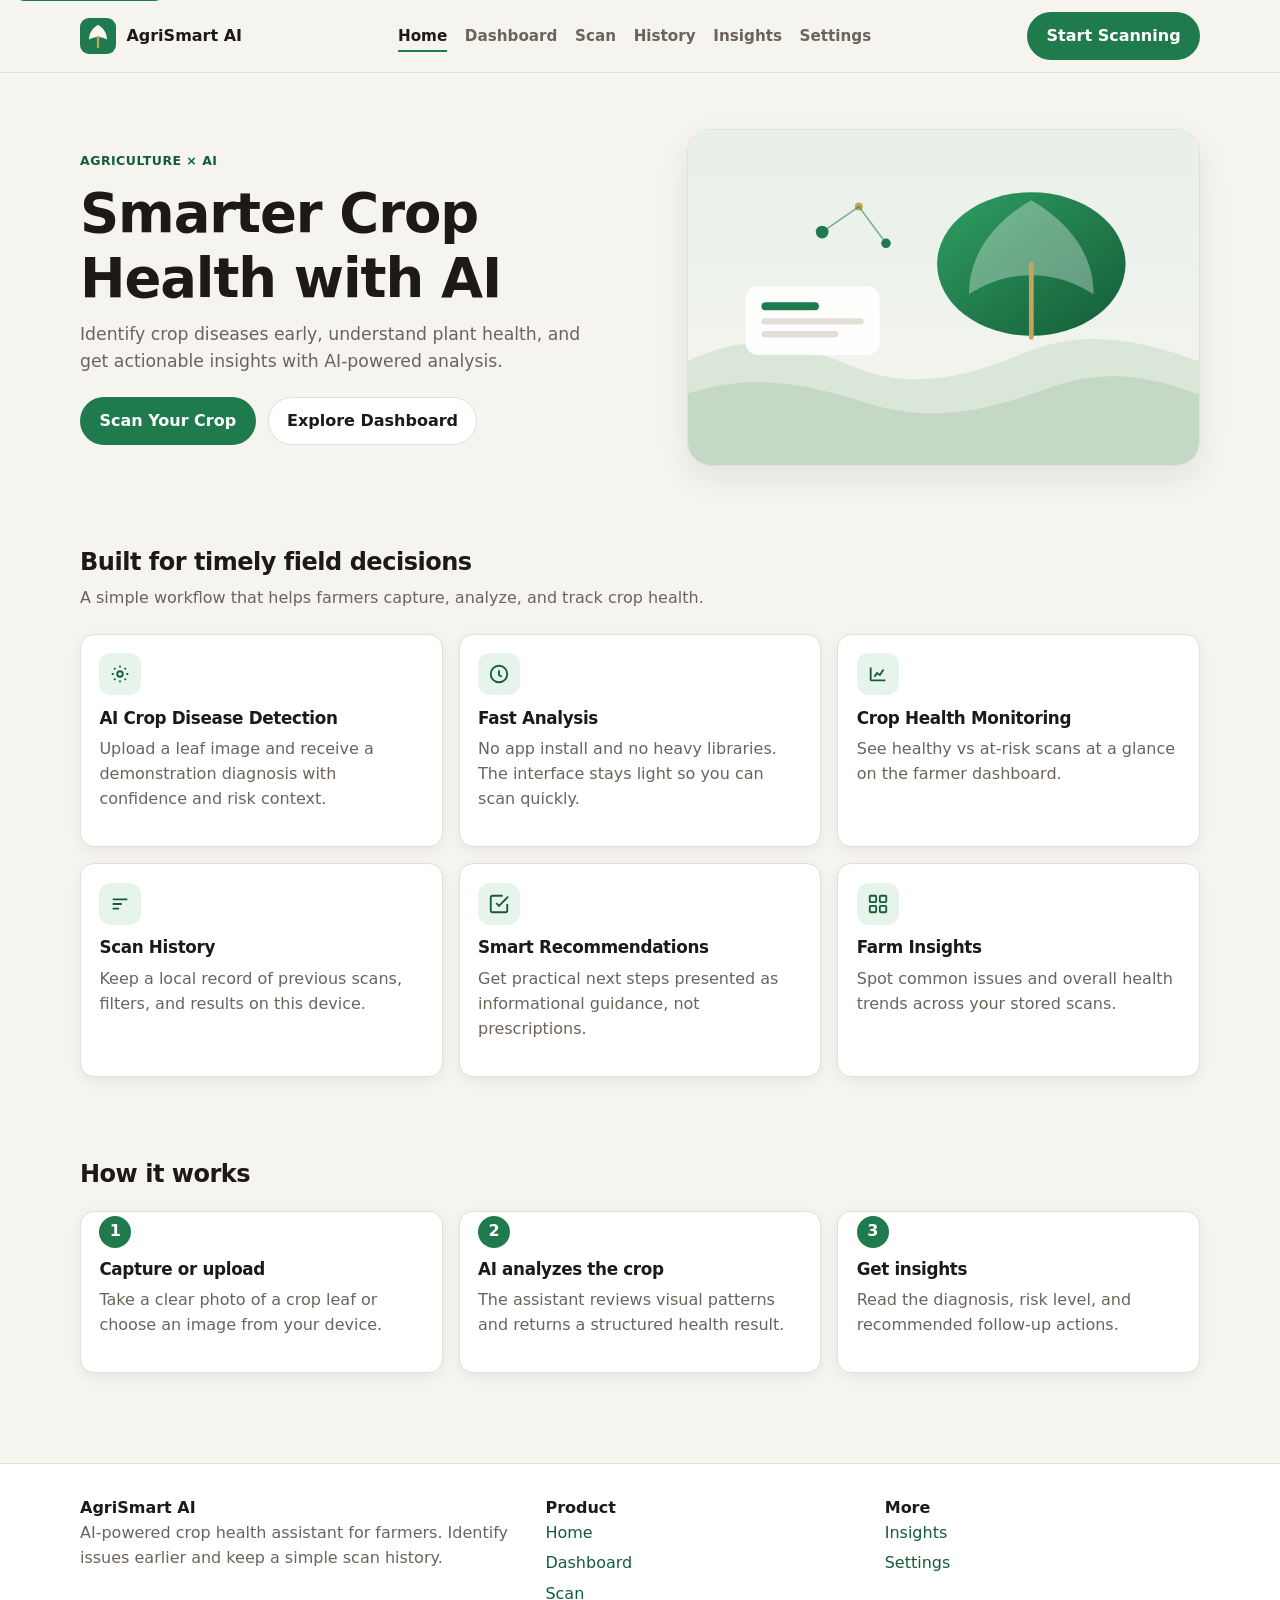
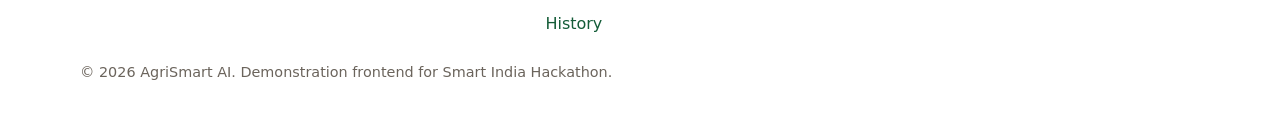
==== frontend/index.html @ ee868dbb "Basic Frontend" ====
<!DOCTYPE html>
<html lang="en">
<head>
  <meta charset="UTF-8">
  <meta name="viewport" content="width=device-width, initial-scale=1">
  <title>AgriSmart AI — Smarter Crop Health</title>
  <meta name="description" content="Identify crop diseases early and get actionable plant health insights with AgriSmart AI.">
  <link rel="icon" href="assets/icons/favicon.svg" type="image/svg+xml">
  <link rel="stylesheet" href="css/style.css">
  <link rel="stylesheet" href="css/responsive.css">
</head>
<body>
  <div id="site-header"></div>
  <main id="main">
    <section class="hero">
      <div class="container hero-grid">
        <div>
          <p class="eyebrow">Agriculture × AI</p>
          <h1>Smarter Crop Health with AI</h1>
          <p class="lead">Identify crop diseases early, understand plant health, and get actionable insights with AI-powered analysis.</p>
          <div class="hero-actions">
            <a class="btn btn-primary" href="scan.html">Scan Your Crop</a>
            <a class="btn btn-secondary" href="dashboard.html">Explore Dashboard</a>
          </div>
        </div>
        <div class="hero-visual">
          <img src="assets/images/hero-field.svg" alt="Stylized crop field with an AI health overlay" width="640" height="420">
        </div>
      </div>
    </section>

    <section class="section">
      <div class="container">
        <div class="section-head">
          <h2>Built for timely field decisions</h2>
          <p class="muted">A simple workflow that helps farmers capture, analyze, and track crop health.</p>
        </div>
        <div class="grid-3">
          <article class="card">
            <div class="icon-wrap" aria-hidden="true">
              <svg width="22" height="22" viewBox="0 0 24 24" fill="none" stroke="currentColor" stroke-width="2"><circle cx="12" cy="12" r="3"/><path d="M12 3v2M12 19v2M3 12h2M19 12h2M5.6 5.6l1.4 1.4M17 17l1.4 1.4M18.4 5.6 17 7M7 17l-1.4 1.4"/></svg>
            </div>
            <h3>AI Crop Disease Detection</h3>
            <p class="muted">Upload a leaf image and receive a demonstration diagnosis with confidence and risk context.</p>
          </article>
          <article class="card">
            <div class="icon-wrap" aria-hidden="true">
              <svg width="22" height="22" viewBox="0 0 24 24" fill="none" stroke="currentColor" stroke-width="2"><path d="M12 8v5l3 2"/><circle cx="12" cy="12" r="9"/></svg>
            </div>
            <h3>Fast Analysis</h3>
            <p class="muted">No app install and no heavy libraries. The interface stays light so you can scan quickly.</p>
          </article>
          <article class="card">
            <div class="icon-wrap" aria-hidden="true">
              <svg width="22" height="22" viewBox="0 0 24 24" fill="none" stroke="currentColor" stroke-width="2"><path d="M4 19V5M4 19h16M8 15l3-4 3 2 4-6"/></svg>
            </div>
            <h3>Crop Health Monitoring</h3>
            <p class="muted">See healthy vs at-risk scans at a glance on the farmer dashboard.</p>
          </article>
          <article class="card">
            <div class="icon-wrap" aria-hidden="true">
              <svg width="22" height="22" viewBox="0 0 24 24" fill="none" stroke="currentColor" stroke-width="2"><path d="M4 7h16M4 12h10M4 17h7"/></svg>
            </div>
            <h3>Scan History</h3>
            <p class="muted">Keep a local record of previous scans, filters, and results on this device.</p>
          </article>
          <article class="card">
            <div class="icon-wrap" aria-hidden="true">
              <svg width="22" height="22" viewBox="0 0 24 24" fill="none" stroke="currentColor" stroke-width="2"><path d="M9 11l3 3L22 4"/><path d="M21 12v7a2 2 0 0 1-2 2H5a2 2 0 0 1-2-2V5a2 2 0 0 1 2-2h11"/></svg>
            </div>
            <h3>Smart Recommendations</h3>
            <p class="muted">Get practical next steps presented as informational guidance, not prescriptions.</p>
          </article>
          <article class="card">
            <div class="icon-wrap" aria-hidden="true">
              <svg width="22" height="22" viewBox="0 0 24 24" fill="none" stroke="currentColor" stroke-width="2"><rect x="3" y="3" width="7" height="7" rx="1"/><rect x="14" y="3" width="7" height="7" rx="1"/><rect x="3" y="14" width="7" height="7" rx="1"/><rect x="14" y="14" width="7" height="7" rx="1"/></svg>
            </div>
            <h3>Farm Insights</h3>
            <p class="muted">Spot common issues and overall health trends across your stored scans.</p>
          </article>
        </div>
      </div>
    </section>

    <section class="section">
      <div class="container">
        <div class="section-head">
          <h2>How it works</h2>
        </div>
        <div class="steps">
          <article class="card step">
            <h3>Capture or upload</h3>
            <p class="muted">Take a clear photo of a crop leaf or choose an image from your device.</p>
          </article>
          <article class="card step">
            <h3>AI analyzes the crop</h3>
            <p class="muted">The assistant reviews visual patterns and returns a structured health result.</p>
          </article>
          <article class="card step">
            <h3>Get insights</h3>
            <p class="muted">Read the diagnosis, risk level, and recommended follow-up actions.</p>
          </article>
        </div>
      </div>
    </section>
  </main>
  <div id="site-footer"></div>
  <script src="js/mock-api.js" defer></script>
  <script src="js/app.js" defer></script>
</body>
</html>
---- frontend/css/style.css ----
:root {
  --primary: #1f7a4d;
  --primary-dark: #145c38;
  --primary-soft: #e7f4ec;
  --accent: #c4a35a;
  --background: #f6f4ef;
  --surface: #ffffff;
  --surface-alt: #f3f0ea;
  --text: #1c1917;
  --muted: #6b645c;
  --border: #e4dfd6;
  --success: #1f7a4d;
  --warning: #c47a1f;
  --danger: #b42318;
  --info: #2b5c8a;
  --shadow: 0 12px 32px rgba(28, 25, 23, 0.08);
  --shadow-sm: 0 4px 14px rgba(28, 25, 23, 0.06);
  --radius-sm: 8px;
  --radius-md: 14px;
  --radius-lg: 24px;
  --nav-h: 72px;
  --max: 1120px;
  --font: "Segoe UI", system-ui, -apple-system, "Helvetica Neue", sans-serif;
  --focus: 0 0 0 3px rgba(31, 122, 77, 0.35);
}

[data-theme="dark"] {
  --primary: #3d9b66;
  --primary-dark: #2f7a50;
  --primary-soft: #1a2a20;
  --accent: #d4b56a;
  --background: #121410;
  --surface: #1c1f1a;
  --surface-alt: #232821;
  --text: #f3f0ea;
  --muted: #b4ada3;
  --border: #32372f;
  --shadow: 0 12px 32px rgba(0, 0, 0, 0.35);
  --shadow-sm: 0 4px 14px rgba(0, 0, 0, 0.25);
  --focus: 0 0 0 3px rgba(61, 155, 102, 0.45);
}

*,
*::before,
*::after {
  box-sizing: border-box;
}

html {
  scroll-behavior: smooth;
}

body {
  margin: 0;
  font-family: var(--font);
  color: var(--text);
  background: var(--background);
  line-height: 1.55;
  min-height: 100vh;
}

img {
  max-width: 100%;
  height: auto;
  display: block;
}

a {
  color: var(--primary-dark);
  text-decoration: none;
}

[data-theme="dark"] a {
  color: var(--primary);
}

a:hover {
  text-decoration: underline;
}

button,
input,
select,
textarea {
  font: inherit;
}

h1,
h2,
h3,
h4 {
  line-height: 1.2;
  margin: 0 0 0.6rem;
  letter-spacing: -0.02em;
}

p {
  margin: 0 0 1rem;
}

.skip-link {
  position: absolute;
  left: 1rem;
  top: -40px;
  background: var(--primary);
  color: #fff;
  padding: 0.5rem 0.8rem;
  border-radius: var(--radius-sm);
  z-index: 100;
}

.skip-link:focus {
  top: 0.6rem;
}

.container {
  width: min(var(--max), calc(100% - 2rem));
  margin-inline: auto;
}

.site-header {
  position: sticky;
  top: 0;
  z-index: 50;
  background: var(--background);
  border-bottom: 1px solid var(--border);
}

.nav {
  display: flex;
  align-items: center;
  justify-content: space-between;
  min-height: var(--nav-h);
  gap: 1rem;
}

.brand {
  display: flex;
  align-items: center;
  gap: 0.65rem;
  color: var(--text);
  font-weight: 700;
  text-decoration: none;
}

.brand:hover {
  text-decoration: none;
}

.brand-mark {
  width: 36px;
  height: 36px;
  flex-shrink: 0;
}

.nav-links {
  display: flex;
  align-items: center;
  gap: 0.2rem 1.1rem;
  list-style: none;
  margin: 0;
  padding: 0;
}

.nav-links a {
  color: var(--muted);
  font-weight: 600;
  font-size: 0.95rem;
  text-decoration: none;
  padding: 0.35rem 0;
  border-bottom: 2px solid transparent;
}

.nav-links a:hover,
.nav-links a[aria-current="page"] {
  color: var(--text);
  border-bottom-color: var(--primary);
}

.nav-cta {
  display: flex;
  align-items: center;
  gap: 0.6rem;
}

.menu-toggle {
  display: none;
  background: var(--surface);
  border: 1px solid var(--border);
  border-radius: var(--radius-sm);
  width: 44px;
  height: 44px;
  cursor: pointer;
}

.btn {
  display: inline-flex;
  align-items: center;
  justify-content: center;
  gap: 0.45rem;
  min-height: 44px;
  padding: 0.65rem 1.15rem;
  border-radius: 999px;
  border: 1px solid transparent;
  font-weight: 650;
  cursor: pointer;
  text-decoration: none;
  transition: transform 0.15s ease, background 0.15s ease, box-shadow 0.15s ease;
}

.btn:hover {
  text-decoration: none;
  transform: translateY(-1px);
}

.btn:focus-visible,
a:focus-visible,
input:focus-visible,
select:focus-visible,
button:focus-visible,
textarea:focus-visible,
.dropzone:focus-visible {
  outline: none;
  box-shadow: var(--focus);
}

.btn:disabled {
  opacity: 0.45;
  cursor: not-allowed;
  transform: none;
}

.btn-primary {
  background: var(--primary);
  color: #fff;
}

.btn-primary:hover {
  background: var(--primary-dark);
  color: #fff;
}

.btn-secondary {
  background: var(--surface);
  color: var(--text);
  border-color: var(--border);
}

.btn-ghost {
  background: transparent;
  color: var(--text);
  border-color: var(--border);
}

.btn-danger {
  background: var(--danger);
  color: #fff;
}

.hero {
  padding: 3.5rem 0 2.5rem;
}

.hero-grid {
  display: grid;
  grid-template-columns: 1.05fr 0.95fr;
  gap: 2.5rem;
  align-items: center;
}

.eyebrow {
  color: var(--primary-dark);
  font-weight: 700;
  letter-spacing: 0.04em;
  text-transform: uppercase;
  font-size: 0.78rem;
  margin-bottom: 0.7rem;
}

[data-theme="dark"] .eyebrow {
  color: var(--accent);
}

.hero h1 {
  font-size: clamp(2rem, 4.4vw, 3.4rem);
  max-width: 14ch;
}

.lead {
  font-size: 1.08rem;
  color: var(--muted);
  max-width: 46ch;
}

.hero-actions {
  display: flex;
  flex-wrap: wrap;
  gap: 0.75rem;
  margin-top: 1.4rem;
}

.hero-visual {
  background: var(--surface);
  border: 1px solid var(--border);
  border-radius: var(--radius-lg);
  box-shadow: var(--shadow);
  overflow: hidden;
}

.section {
  padding: 2.6rem 0;
}

.section-head {
  margin-bottom: 1.4rem;
}

.grid-3,
.grid-4,
.grid-2 {
  display: grid;
  gap: 1rem;
}

.grid-2 {
  grid-template-columns: repeat(2, 1fr);
}

.grid-3 {
  grid-template-columns: repeat(3, 1fr);
}

.grid-4 {
  grid-template-columns: repeat(4, 1fr);
}

.card {
  background: var(--surface);
  border: 1px solid var(--border);
  border-radius: var(--radius-md);
  padding: 1.15rem;
  box-shadow: var(--shadow-sm);
}

.card h3 {
  font-size: 1.05rem;
}

.muted,
.meta,
.page-sub {
  color: var(--muted);
}

.icon-wrap {
  width: 42px;
  height: 42px;
  border-radius: 12px;
  background: var(--primary-soft);
  display: grid;
  place-items: center;
  margin-bottom: 0.8rem;
  color: var(--primary-dark);
}

.steps {
  display: grid;
  grid-template-columns: repeat(3, 1fr);
  gap: 1rem;
  counter-reset: step;
}

.step {
  position: relative;
  padding-top: 0.2rem;
}

.step::before {
  counter-increment: step;
  content: counter(step);
  display: inline-grid;
  place-items: center;
  width: 32px;
  height: 32px;
  border-radius: 50%;
  background: var(--primary);
  color: #fff;
  font-weight: 700;
  margin-bottom: 0.7rem;
}

.site-footer {
  margin-top: 3rem;
  border-top: 1px solid var(--border);
  padding: 2rem 0 1.4rem;
  background: var(--surface);
}

.footer-grid {
  display: grid;
  grid-template-columns: 1.4fr 1fr 1fr;
  gap: 1.5rem;
}

.footer-links {
  display: grid;
  gap: 0.35rem;
}

.copyright {
  margin-top: 1.5rem;
  color: var(--muted);
  font-size: 0.9rem;
}

.page-header {
  padding: 1.8rem 0 1rem;
}

.kpis {
  display: grid;
  grid-template-columns: repeat(4, 1fr);
  gap: 1rem;
}

.kpi .value {
  font-size: 1.8rem;
  font-weight: 750;
}

.scan-promo {
  display: flex;
  justify-content: space-between;
  gap: 1rem;
  align-items: center;
    background: linear-gradient(135deg, var(--primary-soft), var(--surface) 55%);
  border-color: var(--border);
}

.scan-list {
  display: grid;
  gap: 0.75rem;
}

.scan-row {
  display: grid;
  grid-template-columns: 1.1fr 1.2fr 0.8fr 0.8fr 0.9fr;
  gap: 0.6rem;
  align-items: center;
  padding: 0.9rem 1rem;
  background: var(--surface);
  border: 1px solid var(--border);
  border-radius: var(--radius-md);
  color: inherit;
  text-decoration: none;
}

.scan-row:hover {
  text-decoration: none;
    border-color: var(--primary);
}

.badge {
  display: inline-flex;
  align-items: center;
  padding: 0.2rem 0.55rem;
  border-radius: 999px;
  font-size: 0.78rem;
  font-weight: 700;
  width: fit-content;
  white-space: nowrap;
}

.badge-low,
.badge-success {
  background: var(--primary-soft);
  color: var(--primary-dark);
}

.badge-moderate,
.badge-warning {
  background: #f8ead6;
  color: #8a4b00;
}

.badge-high,
.badge-danger {
  background: #f8d7d4;
  color: #8a1c14;
}

[data-theme="dark"] .badge-moderate,
[data-theme="dark"] .badge-warning {
  background: #3a2c18;
  color: #f0c27a;
}

[data-theme="dark"] .badge-high,
[data-theme="dark"] .badge-danger {
  background: #3a1c1a;
  color: #f0a39c;
}

.chart {
  display: flex;
  align-items: flex-end;
  gap: 0.7rem;
  height: 180px;
  padding: 0.4rem 0.2rem 0;
}

.bar {
  flex: 1;
  display: flex;
  flex-direction: column;
  justify-content: flex-end;
  align-items: center;
  gap: 0.4rem;
  height: 100%;
}

.bar span {
  width: 100%;
  border-radius: 10px 10px 4px 4px;
  background: linear-gradient(180deg, var(--primary), var(--primary-dark));
  min-height: 8px;
}

.bar small {
  color: var(--muted);
  font-size: 0.75rem;
}

.dropzone {
  border: 2px dashed var(--border);
  border-radius: var(--radius-lg);
  background: var(--surface);
  padding: 2.4rem 1.2rem;
  text-align: center;
  cursor: pointer;
  transition: border-color 0.15s ease, background 0.15s ease;
}

.dropzone.is-dragover {
  border-color: var(--primary);
  background: var(--primary-soft);
}

.preview-card img {
  width: 100%;
  max-height: 360px;
  object-fit: contain;
  background: var(--surface-alt);
  border-radius: var(--radius-md);
}

.hidden {
  display: none !important;
}

.alert {
  border-radius: var(--radius-md);
  padding: 0.85rem 1rem;
  margin: 0.8rem 0;
  border: 1px solid var(--border);
}

.alert-error {
  background: #f8d7d4;
  color: #6b140f;
  border-color: #e7b0ab;
}

.alert-info {
  background: var(--primary-soft);
}

[data-theme="dark"] .alert-error {
  background: #3a1c1a;
  color: #f0c4c0;
}

.loading-panel {
  text-align: center;
  padding: 2rem 1rem;
}

.spinner {
  width: 42px;
  height: 42px;
  border: 3px solid var(--border);
  border-top-color: var(--primary);
  border-radius: 50%;
  margin: 0 auto 1rem;
  animation: spin 0.8s linear infinite;
}

@keyframes spin {
  to {
    transform: rotate(360deg);
  }
}

.progress-steps {
  list-style: none;
  padding: 0;
  margin: 1.2rem auto 0;
  max-width: 320px;
  text-align: left;
}

.progress-steps li {
  padding: 0.35rem 0;
  color: var(--muted);
}

.progress-steps li.is-done {
  color: var(--primary-dark);
}

.progress-steps li.is-active {
  color: var(--text);
  font-weight: 700;
}

.result-hero {
  display: grid;
  grid-template-columns: 0.9fr 1.1fr;
  gap: 1.2rem;
}

.result-stats {
  display: grid;
  grid-template-columns: repeat(2, 1fr);
  gap: 0.8rem;
}

.stat-box {
  background: var(--surface-alt);
  border-radius: var(--radius-md);
  padding: 0.9rem;
}

.stat-box .label {
  color: var(--muted);
  font-size: 0.82rem;
}

.actions-row {
  display: flex;
  flex-wrap: wrap;
  gap: 0.6rem;
  margin-top: 1rem;
}

.toolbar {
  display: flex;
  flex-wrap: wrap;
  gap: 0.7rem;
  margin-bottom: 1rem;
}

.field {
  display: grid;
  gap: 0.35rem;
  flex: 1;
  min-width: 160px;
}

.field input,
.field select,
.field textarea {
  min-height: 44px;
  padding: 0.55rem 0.75rem;
  border: 1px solid var(--border);
  border-radius: var(--radius-sm);
  background: var(--surface);
  color: var(--text);
}

.visually-hidden {
  position: absolute;
  width: 1px;
  height: 1px;
  padding: 0;
  margin: -1px;
  overflow: hidden;
  clip: rect(0, 0, 0, 0);
  border: 0;
}

.empty {
  text-align: center;
  padding: 2.4rem 1rem;
}

.health-meter {
  display: grid;
  gap: 0.7rem;
}

.meter-row {
  display: grid;
  grid-template-columns: 140px 1fr 48px;
  gap: 0.6rem;
  align-items: center;
}

.meter-track {
  height: 10px;
  background: var(--surface-alt);
  border-radius: 999px;
  overflow: hidden;
}

.meter-fill {
  height: 100%;
  border-radius: inherit;
}

.trend svg {
  width: 100%;
  height: 180px;
}

.toast {
  position: fixed;
  right: 1rem;
  bottom: 1rem;
  background: var(--text);
  color: var(--background);
  padding: 0.8rem 1rem;
  border-radius: var(--radius-md);
  box-shadow: var(--shadow);
  z-index: 80;
}

.settings-stack {
  display: grid;
  gap: 1rem;
  max-width: 720px;
}

.disclaimer {
  font-size: 0.9rem;
  color: var(--muted);
}

@media print {
  .site-header,
  .site-footer,
  .no-print,
  .menu-toggle {
    display: none !important;
  }

  body {
    background: #fff;
    color: #111;
  }

  .card,
  .result-hero {
    box-shadow: none;
    break-inside: avoid;
  }
}
---- frontend/css/responsive.css ----
@media (max-width: 1024px) {
  .grid-4,
  .kpis {
    grid-template-columns: repeat(2, 1fr);
  }

  .scan-row {
    grid-template-columns: 1fr 1fr;
  }
}

@media (max-width: 768px) {
  .nav {
    flex-wrap: wrap;
  }

  .menu-toggle {
    display: inline-grid;
    place-items: center;
  }

  .nav-links,
  .nav-cta {
    display: none;
    width: 100%;
  }

  .nav.is-open .nav-links {
    display: grid;
    gap: 0.45rem;
    padding: 0.4rem 0 0.8rem;
  }

  .nav.is-open .nav-cta {
    display: flex;
    padding-bottom: 0.8rem;
  }

  .hero-grid,
  .grid-3,
  .grid-2,
  .steps,
  .footer-grid,
  .result-hero {
    grid-template-columns: 1fr;
  }

  .hero {
    padding-top: 2rem;
  }

  .scan-promo {
    flex-direction: column;
    align-items: flex-start;
  }
}

@media (max-width: 425px) {
  .kpis,
  .grid-4,
  .result-stats,
  .scan-row {
    grid-template-columns: 1fr;
  }

  .meter-row {
    grid-template-columns: 1fr;
  }

  .hero-actions,
  .actions-row {
    display: grid;
  }

  .btn {
    width: 100%;
  }

  .nav-cta .btn {
    width: auto;
  }
}

@media (max-width: 320px) {
  .container {
    width: min(var(--max), calc(100% - 1.2rem));
  }
}
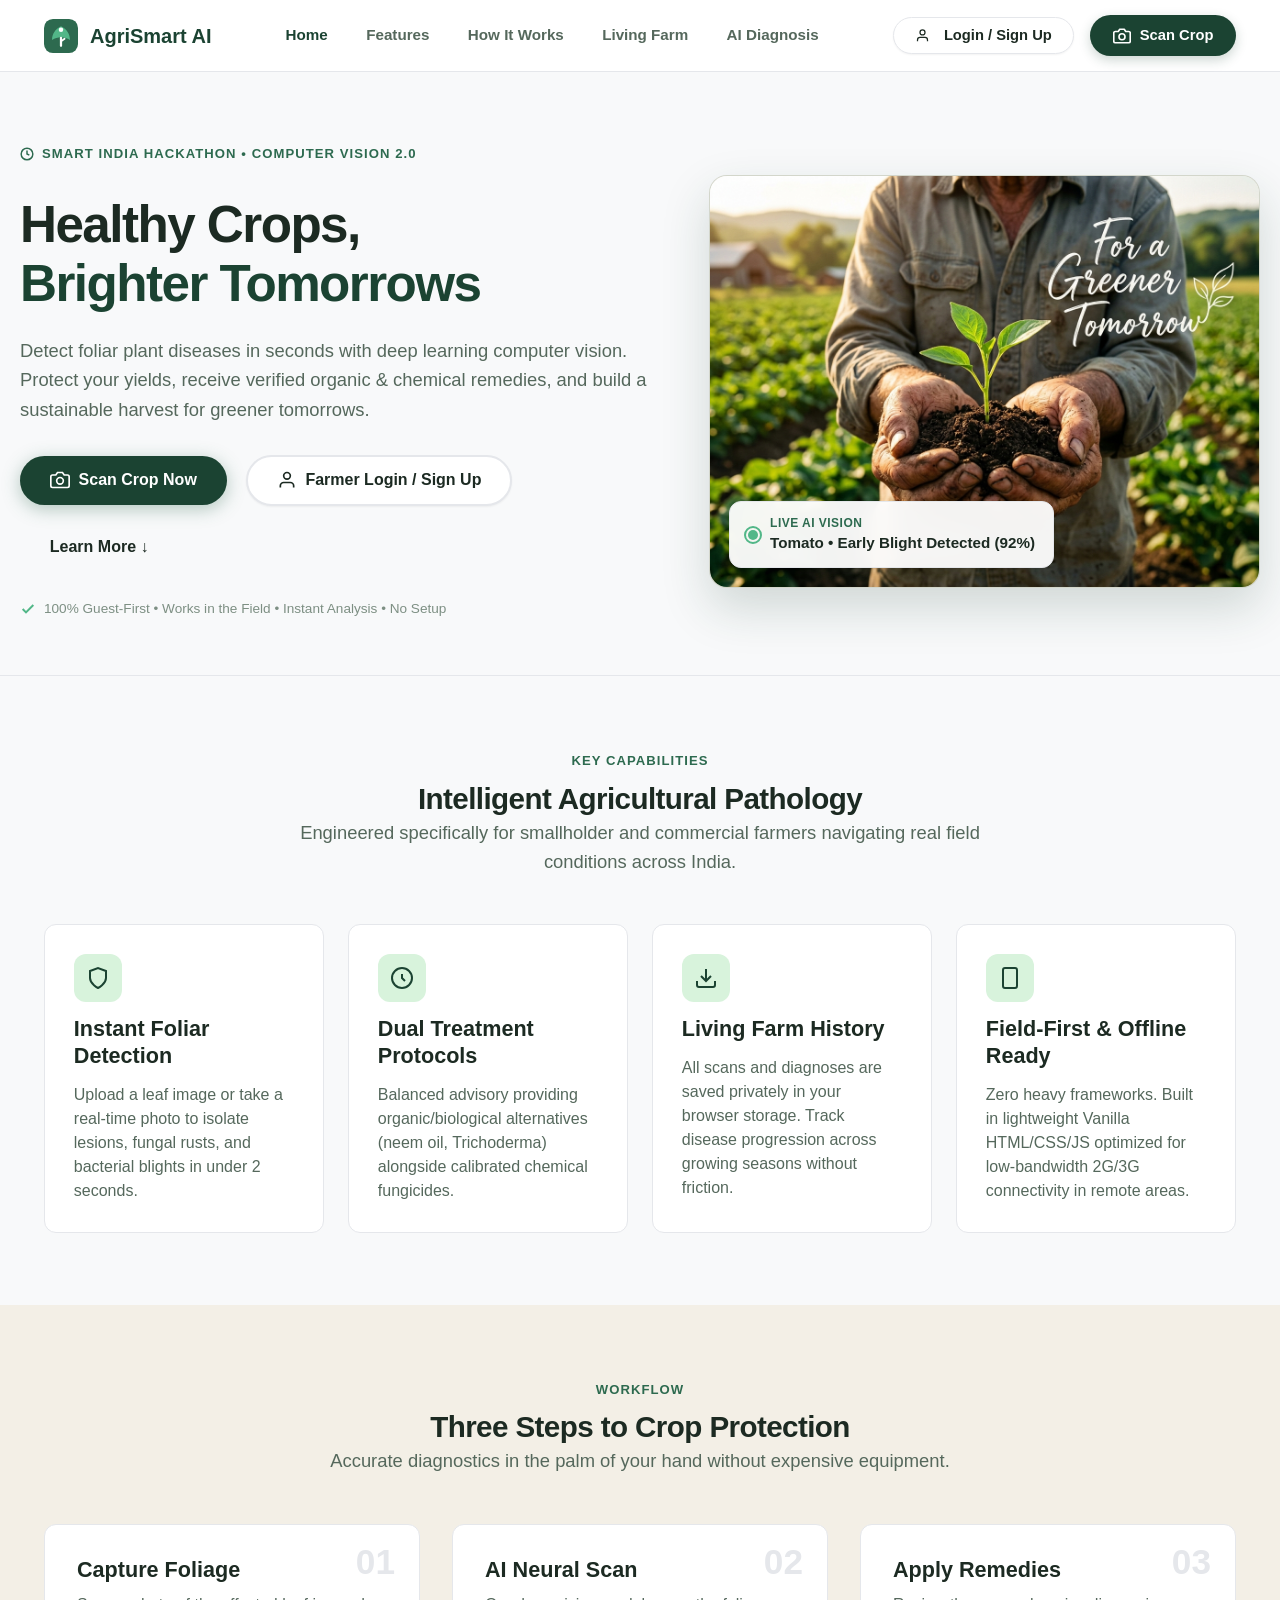
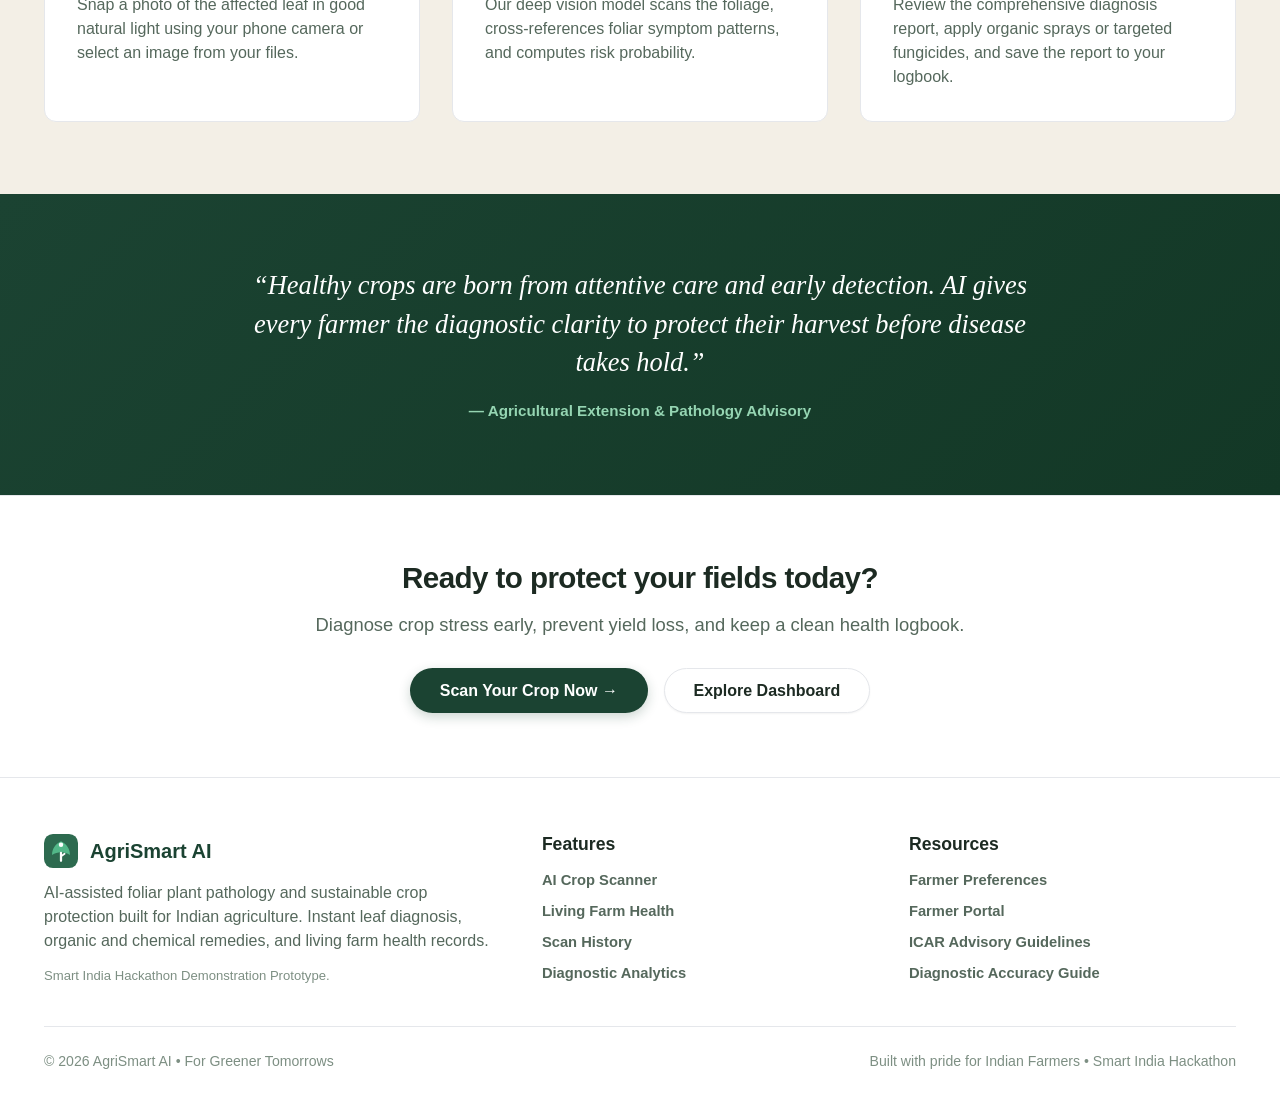
==== commit 4e917cf1: "Frontend with UI Design" ====
--- a/frontend/index.html
+++ b/frontend/index.html
@@ -3,109 +3,167 @@
 <head>
   <meta charset="UTF-8">
   <meta name="viewport" content="width=device-width, initial-scale=1">
-  <title>AgriSmart AI — Smarter Crop Health</title>
-  <meta name="description" content="Identify crop diseases early and get actionable plant health insights with AgriSmart AI.">
+  <title>AgriSmart AI — Healthy Crops, Brighter Tomorrows</title>
+  <meta name="description" content="AI-assisted foliar plant pathology and sustainable crop protection for Indian agriculture. Instant leaf diagnosis, verified remedies, and living farm health monitoring.">
   <link rel="icon" href="assets/icons/favicon.svg" type="image/svg+xml">
   <link rel="stylesheet" href="css/style.css">
   <link rel="stylesheet" href="css/responsive.css">
 </head>
 <body>
   <div id="site-header"></div>
+
   <main id="main">
-    <section class="hero">
-      <div class="container hero-grid">
-        <div>
-          <p class="eyebrow">Agriculture × AI</p>
-          <h1>Smarter Crop Health with AI</h1>
-          <p class="lead">Identify crop diseases early, understand plant health, and get actionable insights with AI-powered analysis.</p>
+    <!-- SPLIT HERO SECTION -->
+    <section class="hero-split-wrap">
+      <div class="container hero-split">
+        <div class="hero-content">
+          <div class="eyebrow">
+            <svg width="14" height="14" viewBox="0 0 24 24" fill="none" stroke="currentColor" stroke-width="2.5"><circle cx="12" cy="12" r="10"/><path d="M12 6v6l4 2"/></svg>
+            <span>Smart India Hackathon &bull; Computer Vision 2.0</span>
+          </div>
+          <h1 class="hero-heading">
+            Healthy Crops,
+            <span class="hero-heading-highlight">Brighter Tomorrows</span>
+          </h1>
+          <p class="lead">
+            Detect foliar plant diseases in seconds with deep learning computer vision. Protect your yields, receive verified organic & chemical remedies, and build a sustainable harvest for greener tomorrows.
+          </p>
           <div class="hero-actions">
-            <a class="btn btn-primary" href="scan.html">Scan Your Crop</a>
-            <a class="btn btn-secondary" href="dashboard.html">Explore Dashboard</a>
+            <a class="btn btn-primary btn-lg" href="scan.html" style="box-shadow: 0 4px 18px rgba(45,106,79,0.35);">
+              <svg width="20" height="20" viewBox="0 0 24 24" fill="none" stroke="currentColor" stroke-width="2"><path d="M23 19a2 2 0 0 1-2 2H3a2 2 0 0 1-2-2V8a2 2 0 0 1 2-2h4l2-3h6l2 3h4a2 2 0 0 1 2 2z"/><circle cx="12" cy="13" r="4"/></svg>
+              <span>Scan Crop Now</span>
+            </a>
+            <a class="btn btn-secondary btn-lg hero-auth-btn" href="login.html" id="hero-auth-cta" style="border:2px solid var(--border);background:var(--bg-surface);font-weight:700;">
+              <svg width="20" height="20" viewBox="0 0 24 24" fill="none" stroke="currentColor" stroke-width="2"><path d="M20 21v-2a4 4 0 0 0-4-4H8a4 4 0 0 0-4 4v2"/><circle cx="12" cy="7" r="4"/></svg>
+              <span>Farmer Login / Sign Up</span>
+            </a>
+            <a class="btn btn-ghost btn-lg" href="#features">
+              <span>Learn More &darr;</span>
+            </a>
+          </div>
+          <div style="font-size:0.85rem;color:var(--text-subtle);display:flex;align-items:center;gap:0.5rem;margin-top:0.4rem;">
+            <svg width="16" height="16" viewBox="0 0 24 24" fill="none" stroke="var(--leaf)" stroke-width="3"><polyline points="20 6 9 17 4 12"/></svg>
+            <span>100% Guest-First &bull; Works in the Field &bull; Instant Analysis &bull; No Setup</span>
           </div>
         </div>
-        <div class="hero-visual">
-          <img src="assets/images/hero-field.svg" alt="Stylized crop field with an AI health overlay" width="640" height="420">
+
+        <div class="hero-image-wrap">
+          <img src="assets/images/hero-plant-hands.jpg" alt="Young green plant growing in dark soil held in farmer's cupped hands with sunlight and field background" width="600" height="450">
+          <div class="hero-floating-badge">
+            <span class="pulse-dot"></span>
+            <div>
+              <div style="font-size:0.75rem;font-weight:700;text-transform:uppercase;color:var(--forest-mid);letter-spacing:0.04em;">Live AI Vision</div>
+              <div style="font-weight:700;font-size:0.95rem;color:var(--text-main);">Tomato &bull; Early Blight Detected (92%)</div>
+            </div>
+          </div>
         </div>
       </div>
     </section>
 
-    <section class="section">
+    <!-- FEATURES SECTION -->
+    <section class="features-section" id="features">
       <div class="container">
-        <div class="section-head">
-          <h2>Built for timely field decisions</h2>
-          <p class="muted">A simple workflow that helps farmers capture, analyze, and track crop health.</p>
+        <div class="section-header">
+          <span class="eyebrow">Key Capabilities</span>
+          <h2>Intelligent Agricultural Pathology</h2>
+          <p class="lead">Engineered specifically for smallholder and commercial farmers navigating real field conditions across India.</p>
         </div>
-        <div class="grid-3">
-          <article class="card">
-            <div class="icon-wrap" aria-hidden="true">
-              <svg width="22" height="22" viewBox="0 0 24 24" fill="none" stroke="currentColor" stroke-width="2"><circle cx="12" cy="12" r="3"/><path d="M12 3v2M12 19v2M3 12h2M19 12h2M5.6 5.6l1.4 1.4M17 17l1.4 1.4M18.4 5.6 17 7M7 17l-1.4 1.4"/></svg>
+
+        <div class="features-grid">
+          <div class="feature-card">
+            <div class="feature-icon-box">
+              <svg width="24" height="24" viewBox="0 0 24 24" fill="none" stroke="currentColor" stroke-width="2"><path d="M12 22s8-4 8-10V5l-8-3-8 3v7c0 6 8 10 8 10z"/></svg>
             </div>
-            <h3>AI Crop Disease Detection</h3>
-            <p class="muted">Upload a leaf image and receive a demonstration diagnosis with confidence and risk context.</p>
-          </article>
-          <article class="card">
-            <div class="icon-wrap" aria-hidden="true">
-              <svg width="22" height="22" viewBox="0 0 24 24" fill="none" stroke="currentColor" stroke-width="2"><path d="M12 8v5l3 2"/><circle cx="12" cy="12" r="9"/></svg>
+            <h3>Instant Foliar Detection</h3>
+            <p>Upload a leaf image or take a real-time photo to isolate lesions, fungal rusts, and bacterial blights in under 2 seconds.</p>
+          </div>
+
+          <div class="feature-card">
+            <div class="feature-icon-box">
+              <svg width="24" height="24" viewBox="0 0 24 24" fill="none" stroke="currentColor" stroke-width="2"><circle cx="12" cy="12" r="10"/><path d="M12 8v4l3 3"/></svg>
             </div>
-            <h3>Fast Analysis</h3>
-            <p class="muted">No app install and no heavy libraries. The interface stays light so you can scan quickly.</p>
-          </article>
-          <article class="card">
-            <div class="icon-wrap" aria-hidden="true">
-              <svg width="22" height="22" viewBox="0 0 24 24" fill="none" stroke="currentColor" stroke-width="2"><path d="M4 19V5M4 19h16M8 15l3-4 3 2 4-6"/></svg>
+            <h3>Dual Treatment Protocols</h3>
+            <p>Balanced advisory providing organic/biological alternatives (neem oil, Trichoderma) alongside calibrated chemical fungicides.</p>
+          </div>
+
+          <div class="feature-card">
+            <div class="feature-icon-box">
+              <svg width="24" height="24" viewBox="0 0 24 24" fill="none" stroke="currentColor" stroke-width="2"><path d="M21 15v4a2 2 0 0 1-2 2H5a2 2 0 0 1-2-2v-4"/><polyline points="7 10 12 15 17 10"/><line x1="12" y1="15" x2="12" y2="3"/></svg>
             </div>
-            <h3>Crop Health Monitoring</h3>
-            <p class="muted">See healthy vs at-risk scans at a glance on the farmer dashboard.</p>
-          </article>
-          <article class="card">
-            <div class="icon-wrap" aria-hidden="true">
-              <svg width="22" height="22" viewBox="0 0 24 24" fill="none" stroke="currentColor" stroke-width="2"><path d="M4 7h16M4 12h10M4 17h7"/></svg>
+            <h3>Living Farm History</h3>
+            <p>All scans and diagnoses are saved privately in your browser storage. Track disease progression across growing seasons without friction.</p>
+          </div>
+
+          <div class="feature-card">
+            <div class="feature-icon-box">
+              <svg width="24" height="24" viewBox="0 0 24 24" fill="none" stroke="currentColor" stroke-width="2"><rect x="5" y="2" width="14" height="20" rx="2"/><line x1="12" y1="18" x2="12.01" y2="18"/></svg>
             </div>
-            <h3>Scan History</h3>
-            <p class="muted">Keep a local record of previous scans, filters, and results on this device.</p>
-          </article>
-          <article class="card">
-            <div class="icon-wrap" aria-hidden="true">
-              <svg width="22" height="22" viewBox="0 0 24 24" fill="none" stroke="currentColor" stroke-width="2"><path d="M9 11l3 3L22 4"/><path d="M21 12v7a2 2 0 0 1-2 2H5a2 2 0 0 1-2-2V5a2 2 0 0 1 2-2h11"/></svg>
-            </div>
-            <h3>Smart Recommendations</h3>
-            <p class="muted">Get practical next steps presented as informational guidance, not prescriptions.</p>
-          </article>
-          <article class="card">
-            <div class="icon-wrap" aria-hidden="true">
-              <svg width="22" height="22" viewBox="0 0 24 24" fill="none" stroke="currentColor" stroke-width="2"><rect x="3" y="3" width="7" height="7" rx="1"/><rect x="14" y="3" width="7" height="7" rx="1"/><rect x="3" y="14" width="7" height="7" rx="1"/><rect x="14" y="14" width="7" height="7" rx="1"/></svg>
-            </div>
-            <h3>Farm Insights</h3>
-            <p class="muted">Spot common issues and overall health trends across your stored scans.</p>
-          </article>
+            <h3>Field-First & Offline Ready</h3>
+            <p>Zero heavy frameworks. Built in lightweight Vanilla HTML/CSS/JS optimized for low-bandwidth 2G/3G connectivity in remote areas.</p>
+          </div>
         </div>
       </div>
     </section>
 
-    <section class="section">
+    <!-- HOW IT WORKS SECTION -->
+    <section class="steps-section" id="how-it-works">
       <div class="container">
-        <div class="section-head">
-          <h2>How it works</h2>
+        <div class="section-header">
+          <span class="eyebrow">Workflow</span>
+          <h2>Three Steps to Crop Protection</h2>
+          <p class="lead">Accurate diagnostics in the palm of your hand without expensive equipment.</p>
         </div>
-        <div class="steps">
-          <article class="card step">
-            <h3>Capture or upload</h3>
-            <p class="muted">Take a clear photo of a crop leaf or choose an image from your device.</p>
-          </article>
-          <article class="card step">
-            <h3>AI analyzes the crop</h3>
-            <p class="muted">The assistant reviews visual patterns and returns a structured health result.</p>
-          </article>
-          <article class="card step">
-            <h3>Get insights</h3>
-            <p class="muted">Read the diagnosis, risk level, and recommended follow-up actions.</p>
-          </article>
+
+        <div class="steps-grid">
+          <div class="step-card">
+            <span class="step-number">01</span>
+            <h3 style="margin-bottom:0.6rem">Capture Foliage</h3>
+            <p>Snap a photo of the affected leaf in good natural light using your phone camera or select an image from your files.</p>
+          </div>
+
+          <div class="step-card">
+            <span class="step-number">02</span>
+            <h3 style="margin-bottom:0.6rem">AI Neural Scan</h3>
+            <p>Our deep vision model scans the foliage, cross-references foliar symptom patterns, and computes risk probability.</p>
+          </div>
+
+          <div class="step-card">
+            <span class="step-number">03</span>
+            <h3 style="margin-bottom:0.6rem">Apply Remedies</h3>
+            <p>Review the comprehensive diagnosis report, apply organic sprays or targeted fungicides, and save the report to your logbook.</p>
+          </div>
+        </div>
+      </div>
+    </section>
+
+    <!-- QUOTE SECTION -->
+    <section class="quote-section">
+      <div class="container">
+        <div class="quote-box">
+          <p class="quote-text">
+            &ldquo;Healthy crops are born from attentive care and early detection. AI gives every farmer the diagnostic clarity to protect their harvest before disease takes hold.&rdquo;
+          </p>
+          <div class="quote-author">&mdash; Agricultural Extension & Pathology Advisory</div>
+        </div>
+      </div>
+    </section>
+
+    <!-- CALL TO ACTION BANNER -->
+    <section style="padding:4rem 0;background:var(--bg-surface);border-top:1px solid var(--border);">
+      <div class="container" style="text-align:center;max-width:700px;">
+        <h2 style="margin-bottom:0.8rem">Ready to protect your fields today?</h2>
+        <p class="lead" style="margin-bottom:1.8rem">Diagnose crop stress early, prevent yield loss, and keep a clean health logbook.</p>
+        <div style="display:flex;justify-content:center;gap:1rem;flex-wrap:wrap;">
+          <a class="btn btn-primary btn-lg" href="scan.html">Scan Your Crop Now &rarr;</a>
+          <a class="btn btn-secondary btn-lg" href="dashboard.html">Explore Dashboard</a>
         </div>
       </div>
     </section>
   </main>
+
   <div id="site-footer"></div>
-  <script src="js/mock-api.js" defer></script>
-  <script src="js/app.js" defer></script>
+
+  <script src="js/mock-api.js"></script>
+  <script src="js/app.js"></script>
 </body>
 </html>
--- a/frontend/css/style.css
+++ b/frontend/css/style.css
@@ -1,512 +1,1726 @@
+/* ==========================================================================
+   AGRISMART AI — MASTER V2 DESIGN SYSTEM
+   Theme: Natural Agri + Deep Forest Green (#1B4332) + AI Precision
+   ========================================================================== */
+
 :root {
-  --primary: #1f7a4d;
-  --primary-dark: #145c38;
-  --primary-soft: #e7f4ec;
-  --accent: #c4a35a;
-  --background: #f6f4ef;
-  --surface: #ffffff;
-  --surface-alt: #f3f0ea;
-  --text: #1c1917;
-  --muted: #6b645c;
-  --border: #e4dfd6;
-  --success: #1f7a4d;
-  --warning: #c47a1f;
-  --danger: #b42318;
-  --info: #2b5c8a;
-  --shadow: 0 12px 32px rgba(28, 25, 23, 0.08);
-  --shadow-sm: 0 4px 14px rgba(28, 25, 23, 0.06);
+  /* Brand Palette */
+  --forest-dark: #1B4332;
+  --forest-deep: #133826;
+  --forest-mid: #2D6A4F;
+  --forest-light: #40916C;
+  --leaf: #52B788;
+  --leaf-light: #74C69D;
+  --fresh: #95D5B2;
+  --sage: #D8F3DC;
+  --soil: #4A3525;
+  --earth: #8C6239;
+  --sand: #F4F1EA;
+  --sand-warm: #FAF8F5;
+
+  /* Functional Status */
+  --success: #2D6A4F;
+  --success-soft: #D8F3DC;
+  --success-border: #A3E4D7;
+  --warning: #B26A00;
+  --warning-soft: #FEF3C7;
+  --warning-border: #FCD34D;
+  --danger: #C53030;
+  --danger-soft: #FEE2E2;
+  --danger-border: #FCA5A5;
+  --info: #1D4ED8;
+  --info-soft: #DBEAFE;
+
+  /* Neutral & Surfaces */
+  --bg: #F8F9FA;
+  --bg-sand: #F3EFE6;
+  --bg-surface: #FFFFFF;
+  --bg-surface-elevated: #FFFFFF;
+  --border: #E5E7EB;
+  --border-light: #F0F2F5;
+  --border-focus: #2D6A4F;
+
+  /* Typography */
+  --text-main: #1C2A22;
+  --text-muted: #55685C;
+  --text-subtle: #7D8F83;
+  --text-inverse: #FFFFFF;
+
+  /* Semantic Dynamic Colors for Light / Dark Mode */
+  --accent-heading: #1B4332;
+  --kpi-number: #1B4332;
+  --metric-highlight: #2D6A4F;
+  --hero-highlight: #1B4332;
+  --chip-bg: #FFFFFF;
+  --chip-border: #E5E7EB;
+  --chip-text: #55685C;
+  --avatar-bg: #D8F3DC;
+  --avatar-color: #1B4332;
+
+  /* Sidebar Specific */
+  --sidebar-bg: #1B4332;
+  --sidebar-hover: rgba(255, 255, 255, 0.08);
+  --sidebar-active: rgba(82, 183, 136, 0.24);
+  --sidebar-active-border: #52B788;
+  --sidebar-text: #E8F5E9;
+  --sidebar-text-muted: #A3C9A8;
+
+  /* Typography & Layout */
+  --font-sans: 'Inter', -apple-system, BlinkMacSystemFont, 'Segoe UI', Roboto, Helvetica, Arial, sans-serif;
+  --font-display: 'Plus Jakarta Sans', 'Inter', -apple-system, BlinkMacSystemFont, sans-serif;
+  --font-serif: 'Newsreader', 'Merriweather', Georgia, serif;
+  --font-script: 'Caveat', 'Dancing Script', cursive, sans-serif;
+
+  /* Shadows */
+  --shadow-xs: 0 1px 2px rgba(0, 0, 0, 0.05);
+  --shadow-sm: 0 2px 6px rgba(27, 67, 50, 0.06);
+  --shadow-md: 0 6px 18px rgba(27, 67, 50, 0.08);
+  --shadow-lg: 0 14px 34px rgba(27, 67, 50, 0.12);
+  --shadow-xl: 0 20px 48px rgba(27, 67, 50, 0.18);
+  --focus: 0 0 0 3px rgba(45, 106, 79, 0.25);
+
+  /* Radius */
   --radius-sm: 8px;
-  --radius-md: 14px;
-  --radius-lg: 24px;
-  --nav-h: 72px;
-  --max: 1120px;
-  --font: "Segoe UI", system-ui, -apple-system, "Helvetica Neue", sans-serif;
-  --focus: 0 0 0 3px rgba(31, 122, 77, 0.35);
-}
+  --radius-md: 12px;
+  --radius-lg: 18px;
+  --radius-xl: 24px;
+  --radius-full: 9999px;
+  --container-max: 1240px;
+
+  /* Custom Leaf Cursor Token */
+  --cursor-leaf: url("data:image/svg+xml,%3Csvg xmlns='http://www.w3.org/2000/svg' width='28' height='28' viewBox='0 0 28 28'%3E%3Cpath d='M3 3 C8 3, 20 6, 23 18 C25 24, 21 25, 18 23 C6 20, 3 8, 3 3 Z' fill='%232D6A4F' stroke='%2374C69D' stroke-width='2'/%3E%3Cpath d='M3 3 L18 18' stroke='%2395D5B2' stroke-width='1.8' stroke-linecap='round'/%3E%3Ccircle cx='4' cy='4' r='1.5' fill='%23FFFFFF'/%3E%3C/svg%3E") 3 3, pointer;
+}
+
+/* ==========================================================================
+   DARK THEME OVERRIDES (Full Polish)
+   ========================================================================== */
 
 [data-theme="dark"] {
-  --primary: #3d9b66;
-  --primary-dark: #2f7a50;
-  --primary-soft: #1a2a20;
-  --accent: #d4b56a;
-  --background: #121410;
-  --surface: #1c1f1a;
-  --surface-alt: #232821;
-  --text: #f3f0ea;
-  --muted: #b4ada3;
-  --border: #32372f;
-  --shadow: 0 12px 32px rgba(0, 0, 0, 0.35);
-  --shadow-sm: 0 4px 14px rgba(0, 0, 0, 0.25);
-  --focus: 0 0 0 3px rgba(61, 155, 102, 0.45);
-}
-
-*,
-*::before,
-*::after {
+  --bg: #0C1610;
+  --bg-sand: #132219;
+  --bg-surface: #16261C;
+  --bg-surface-elevated: #1D3124;
+  --border: #243D2D;
+  --border-light: #1A2E22;
+  --text-main: #F4FBF6;
+  --text-muted: #A5C0AF;
+  --text-subtle: #7A9984;
+
+  /* High contrast semantic accents in dark mode */
+  --accent-heading: #95D5B2;
+  --kpi-number: #95D5B2;
+  --metric-highlight: #74C69D;
+  --hero-highlight: #74C69D;
+  --chip-bg: #1D3124;
+  --chip-border: #2E4B37;
+  --chip-text: #C2D6C8;
+  --avatar-bg: rgba(82, 183, 136, 0.22);
+  --avatar-color: #95D5B2;
+
+  --sidebar-bg: #08100B;
+  --sidebar-hover: rgba(255, 255, 255, 0.07);
+  --sidebar-active: rgba(82, 183, 136, 0.28);
+  --sidebar-text: #E8F5E9;
+  --sidebar-text-muted: #8AA892;
+
+  --success-soft: rgba(45, 106, 79, 0.32);
+  --success-border: #2D6A4F;
+  --warning-soft: rgba(178, 106, 0, 0.25);
+  --warning-border: #B26A00;
+  --danger-soft: rgba(197, 48, 48, 0.25);
+  --danger-border: #C53030;
+
+  --shadow-sm: 0 2px 6px rgba(0, 0, 0, 0.45);
+  --shadow-md: 0 8px 24px rgba(0, 0, 0, 0.55);
+  --shadow-lg: 0 16px 40px rgba(0, 0, 0, 0.65);
+}
+
+[data-theme="dark"] body {
+  background-color: var(--bg);
+  color: var(--text-main);
+}
+
+[data-theme="dark"] .app-topbar {
+  background-color: var(--bg-surface);
+  border-color: var(--border);
+}
+
+[data-theme="dark"] .landing-header {
+  background-color: rgba(22, 38, 28, 0.95);
+  border-color: var(--border);
+}
+
+[data-theme="dark"] .card {
+  background-color: var(--bg-surface);
+  border-color: var(--border);
+}
+
+[data-theme="dark"] .card:hover {
+  border-color: var(--leaf);
+}
+
+[data-theme="dark"] .farm-health-card {
+  background-color: var(--bg-surface);
+  border-color: var(--border);
+}
+
+[data-theme="dark"] .health-gauge-center .score {
+  color: var(--kpi-number);
+}
+
+[data-theme="dark"] #healthy-share-text {
+  color: var(--fresh) !important;
+}
+
+[data-theme="dark"] #attention-share-text {
+  color: #FCD34D !important;
+}
+
+[data-theme="dark"] .kpi-card {
+  background-color: var(--bg-surface);
+  border-color: var(--border);
+}
+
+[data-theme="dark"] .kpi-card .number {
+  color: var(--kpi-number);
+}
+
+[data-theme="dark"] .confidence-number {
+  color: var(--kpi-number);
+}
+
+[data-theme="dark"] .hero-heading-highlight {
+  color: var(--hero-highlight);
+}
+
+[data-theme="dark"] .btn-secondary {
+  background-color: var(--bg-surface-elevated);
+  border-color: var(--border);
+  color: var(--text-main) !important;
+}
+
+[data-theme="dark"] .btn-secondary:hover {
+  background-color: var(--bg-sand);
+  border-color: var(--leaf);
+}
+
+[data-theme="dark"] .btn-outline {
+  border-color: var(--leaf);
+  color: var(--fresh) !important;
+}
+
+[data-theme="dark"] .btn-ghost {
+  color: var(--text-main) !important;
+}
+
+[data-theme="dark"] .btn-ghost:hover {
+  background-color: var(--bg-surface-elevated);
+}
+
+[data-theme="dark"] .scan-method-card {
+  background-color: var(--bg-surface);
+  border-color: var(--border);
+}
+
+[data-theme="dark"] .scan-method-card:hover {
+  border-color: var(--leaf);
+}
+
+[data-theme="dark"] .scan-method-icon {
+  background-color: var(--avatar-bg);
+  color: var(--avatar-color);
+}
+
+[data-theme="dark"] .dropzone {
+  background-color: var(--bg-surface);
+  border-color: var(--leaf);
+}
+
+[data-theme="dark"] .dropzone.dragover {
+  background-color: var(--bg-surface-elevated);
+}
+
+[data-theme="dark"] .preview-card {
+  background-color: var(--bg-surface);
+  border-color: var(--border);
+}
+
+[data-theme="dark"] .result-media-card,
+[data-theme="dark"] .result-diagnosis-card {
+  background-color: var(--bg-surface);
+  border-color: var(--border);
+}
+
+[data-theme="dark"] .topbar-search input {
+  background-color: var(--bg);
+  border-color: var(--border);
+  color: var(--text-main);
+}
+
+[data-theme="dark"] .topbar-search input:focus {
+  background-color: var(--bg-surface);
+  border-color: var(--leaf);
+}
+
+[data-theme="dark"] .topbar-btn {
+  background-color: var(--bg-surface);
+  border-color: var(--border);
+  color: var(--text-muted);
+}
+
+[data-theme="dark"] .topbar-btn:hover {
+  background-color: var(--bg-surface-elevated);
+  color: var(--text-main);
+}
+
+[data-theme="dark"] .field input,
+[data-theme="dark"] .field select,
+[data-theme="dark"] .field textarea {
+  background-color: var(--bg-surface-elevated);
+  border-color: var(--border);
+  color: var(--text-main);
+}
+
+[data-theme="dark"] select option {
+  background-color: #16261C;
+  color: #F4FBF6;
+}
+
+[data-theme="dark"] .field input:focus,
+[data-theme="dark"] .field select:focus,
+[data-theme="dark"] .field textarea:focus {
+  border-color: var(--leaf);
+}
+
+[data-theme="dark"] .symptom-chip {
+  background-color: var(--chip-bg);
+  border-color: var(--chip-border);
+  color: var(--chip-text);
+}
+
+[data-theme="dark"] .symptom-chip:hover {
+  border-color: var(--leaf);
+  color: var(--text-main);
+}
+
+[data-theme="dark"] .symptom-chip.active {
+  background-color: var(--forest-light);
+  border-color: var(--leaf);
+  color: #FFFFFF;
+}
+
+[data-theme="dark"] .scan-row {
+  background-color: var(--bg-surface);
+  border-color: var(--border);
+}
+
+[data-theme="dark"] .scan-row:hover {
+  background-color: var(--bg-surface-elevated);
+  border-color: var(--leaf);
+}
+
+[data-theme="dark"] .crop-avatar {
+  background-color: var(--avatar-bg);
+  color: var(--avatar-color);
+}
+
+[data-theme="dark"] .action-tab-btn.active {
+  color: var(--fresh);
+}
+
+[data-theme="dark"] .action-tab-btn.active::after {
+  background-color: var(--fresh);
+}
+
+[data-theme="dark"] .toolbar {
+  background-color: var(--bg-surface);
+  border-color: var(--border);
+}
+
+[data-theme="dark"] .site-footer {
+  background-color: var(--bg-surface);
+  border-color: var(--border);
+}
+
+[data-theme="dark"] .steps-section {
+  background-color: var(--bg-sand);
+}
+
+[data-theme="dark"] .disclaimer {
+  background-color: var(--bg-sand);
+  border-left-color: var(--leaf);
+  color: var(--text-muted);
+}
+
+[data-theme="dark"] .modal-card {
+  background-color: var(--bg-surface);
+  border-color: var(--border);
+}
+
+[data-theme="dark"] .auth-btn-google {
+  background-color: var(--bg-surface-elevated);
+  border-color: var(--border);
+  color: var(--text-main);
+}
+
+/* ==========================================================================
+   BASE & RESET
+   ========================================================================== */
+
+*, *::before, *::after {
   box-sizing: border-box;
+  margin: 0;
+  padding: 0;
 }
 
 html {
+  font-family: var(--font-sans);
+  font-size: 16px;
+  line-height: 1.5;
+  background-color: var(--bg);
+  color: var(--text-main);
   scroll-behavior: smooth;
+  -webkit-font-smoothing: antialiased;
 }
 
 body {
-  margin: 0;
-  font-family: var(--font);
-  color: var(--text);
-  background: var(--background);
-  line-height: 1.55;
   min-height: 100vh;
-}
-
-img {
+  display: flex;
+  flex-direction: column;
+  background-color: var(--bg);
+  color: var(--text-main);
+  transition: background-color 0.2s ease, color 0.2s ease;
+}
+
+img, svg {
+  display: block;
   max-width: 100%;
-  height: auto;
-  display: block;
 }
 
 a {
-  color: var(--primary-dark);
+  color: var(--forest-mid);
   text-decoration: none;
+  transition: color 0.15s ease;
+}
+
+a:hover {
+  color: var(--forest-dark);
 }
 
 [data-theme="dark"] a {
-  color: var(--primary);
-}
-
-a:hover {
-  text-decoration: underline;
-}
-
-button,
-input,
-select,
-textarea {
+  color: var(--fresh);
+}
+
+[data-theme="dark"] a:hover {
+  color: #FFFFFF;
+}
+
+button, input, select, textarea {
   font: inherit;
-}
-
-h1,
-h2,
-h3,
-h4 {
-  line-height: 1.2;
-  margin: 0 0 0.6rem;
-  letter-spacing: -0.02em;
-}
+  color: inherit;
+}
+
+h1, h2, h3, h4, h5, h6 {
+  font-family: var(--font-display);
+  font-weight: 700;
+  line-height: 1.25;
+  color: var(--text-main);
+}
+
+h1 { font-size: 2.5rem; letter-spacing: -0.025em; }
+h2 { font-size: 1.85rem; letter-spacing: -0.02em; }
+h3 { font-size: 1.35rem; }
+h4 { font-size: 1.1rem; }
 
 p {
-  margin: 0 0 1rem;
-}
-
-.skip-link {
-  position: absolute;
-  left: 1rem;
-  top: -40px;
-  background: var(--primary);
-  color: #fff;
-  padding: 0.5rem 0.8rem;
-  border-radius: var(--radius-sm);
-  z-index: 100;
-}
-
-.skip-link:focus {
-  top: 0.6rem;
+  color: var(--text-muted);
+}
+
+.lead {
+  font-size: 1.15rem;
+  line-height: 1.6;
+  color: var(--text-muted);
+}
+
+.text-gradient-leaf {
+  background: linear-gradient(135deg, var(--forest-dark) 0%, var(--forest-mid) 50%, var(--leaf) 100%);
+  -webkit-background-clip: text;
+  -webkit-text-fill-color: transparent;
 }
 
 .container {
-  width: min(var(--max), calc(100% - 2rem));
-  margin-inline: auto;
-}
-
-.site-header {
+  width: 100%;
+  max-width: var(--container-max);
+  margin: 0 auto;
+  padding: 0 1.5rem;
+}
+
+/* ==========================================================================
+   BUTTONS
+   ========================================================================== */
+
+.btn {
+  display: inline-flex;
+  align-items: center;
+  justify-content: center;
+  gap: 0.55rem;
+  padding: 0.65rem 1.35rem;
+  border-radius: var(--radius-full);
+  font-family: var(--font-sans);
+  font-weight: 600;
+  font-size: 0.92rem;
+  cursor: pointer;
+  border: 1px solid transparent;
+  transition: all 0.18s cubic-bezier(0.16, 1, 0.3, 1);
+  white-space: nowrap;
+  text-decoration: none;
+  line-height: 1;
+}
+
+.btn:focus-visible {
+  outline: none;
+  box-shadow: var(--focus);
+}
+
+.btn-primary {
+  background-color: var(--forest-dark);
+  color: #FFFFFF !important;
+  box-shadow: 0 4px 12px rgba(27, 67, 50, 0.22);
+}
+
+.btn-primary:hover {
+  background-color: var(--forest-mid);
+  transform: translateY(-1px);
+  box-shadow: 0 6px 18px rgba(27, 67, 50, 0.28);
+}
+
+.btn-secondary {
+  background-color: var(--bg-surface);
+  color: var(--text-main) !important;
+  border-color: var(--border);
+  box-shadow: var(--shadow-xs);
+}
+
+.btn-secondary:hover {
+  background-color: var(--bg-sand);
+  border-color: var(--leaf-light);
+  transform: translateY(-1px);
+}
+
+.btn-outline {
+  background-color: transparent;
+  color: var(--forest-dark) !important;
+  border-color: var(--forest-mid);
+}
+
+.btn-outline:hover {
+  background-color: rgba(45, 106, 79, 0.08);
+  border-color: var(--forest-dark);
+}
+
+.btn-ghost {
+  background-color: transparent;
+  color: var(--text-main) !important;
+}
+
+.btn-ghost:hover {
+  background-color: var(--bg-sand);
+}
+
+.btn-lg {
+  padding: 0.85rem 1.8rem;
+  font-size: 1rem;
+}
+
+.btn-sm {
+  padding: 0.45rem 0.95rem;
+  font-size: 0.82rem;
+}
+
+.btn-danger {
+  background-color: var(--danger-soft);
+  color: var(--danger) !important;
+  border-color: var(--danger-border);
+}
+
+.btn-danger:hover {
+  background-color: var(--danger);
+  color: #FFFFFF !important;
+}
+
+/* ==========================================================================
+   CARDS & BADGES
+   ========================================================================== */
+
+.card {
+  background-color: var(--bg-surface);
+  border-radius: var(--radius-md);
+  border: 1px solid var(--border);
+  padding: 1.5rem;
+  box-shadow: var(--shadow-sm);
+  transition: border-color 0.2s ease, box-shadow 0.2s ease;
+}
+
+.card:hover {
+  border-color: var(--leaf-light);
+  box-shadow: var(--shadow-md);
+}
+
+.card-forest {
+  background: linear-gradient(135deg, var(--forest-dark) 0%, var(--forest-deep) 100%);
+  color: #FFFFFF;
+  border: 1px solid rgba(82, 183, 136, 0.25);
+}
+
+.card-forest p, .card-forest h1, .card-forest h2, .card-forest h3 {
+  color: #FFFFFF;
+}
+
+.badge {
+  display: inline-flex;
+  align-items: center;
+  gap: 0.45rem;
+  padding: 0.35rem 0.85rem;
+  border-radius: var(--radius-full);
+  font-size: 0.82rem;
+  font-weight: 700;
+  width: fit-content;
+  white-space: nowrap;
+}
+
+.badge-low, .badge-healthy, .badge-success {
+  background: var(--success-soft);
+  color: var(--success);
+}
+
+[data-theme="dark"] .badge-low,
+[data-theme="dark"] .badge-healthy,
+[data-theme="dark"] .badge-success {
+  color: #95D5B2;
+}
+
+.badge-moderate, .badge-warning {
+  background: var(--warning-soft);
+  color: var(--warning);
+}
+
+[data-theme="dark"] .badge-moderate,
+[data-theme="dark"] .badge-warning {
+  color: #FCD34D;
+}
+
+.badge-high, .badge-danger {
+  background: var(--danger-soft);
+  color: var(--danger);
+}
+
+[data-theme="dark"] .badge-high,
+[data-theme="dark"] .badge-danger {
+  color: #FCA5A5;
+}
+
+.eyebrow {
+  display: inline-flex;
+  align-items: center;
+  gap: 0.5rem;
+  font-size: 0.82rem;
+  font-weight: 700;
+  text-transform: uppercase;
+  letter-spacing: 0.08em;
+  color: var(--forest-mid);
+  margin-bottom: 0.6rem;
+}
+
+[data-theme="dark"] .eyebrow {
+  color: var(--fresh);
+}
+
+/* ==========================================================================
+   1. LANDING PAGE STYLING (index.html)
+   ========================================================================== */
+
+.landing-header {
   position: sticky;
   top: 0;
-  z-index: 50;
-  background: var(--background);
+  z-index: 100;
+  background-color: rgba(255, 255, 255, 0.95);
+  backdrop-filter: blur(10px);
   border-bottom: 1px solid var(--border);
-}
-
-.nav {
+  height: 72px;
+  display: flex;
+  align-items: center;
+  transition: all 0.2s ease;
+}
+
+.landing-nav {
   display: flex;
   align-items: center;
   justify-content: space-between;
-  min-height: var(--nav-h);
+  width: 100%;
+}
+
+.landing-brand {
+  display: flex;
+  align-items: center;
+  gap: 0.75rem;
+  font-family: var(--font-display);
+  font-weight: 800;
+  font-size: 1.25rem;
+  color: var(--forest-dark);
+  text-decoration: none;
+}
+
+.landing-links {
+  display: flex;
+  align-items: center;
+  gap: 2rem;
+  list-style: none;
+}
+
+.landing-links a {
+  font-weight: 550;
+  color: var(--text-muted);
+  font-size: 0.95rem;
+  padding: 0.4rem 0.2rem;
+  position: relative;
+}
+
+.landing-links a:hover,
+.landing-links a.active {
+  color: var(--forest-dark);
+}
+
+[data-theme="dark"] .landing-links a:hover,
+[data-theme="dark"] .landing-links a.active {
+  color: var(--fresh);
+}
+
+.landing-cta {
+  display: flex;
+  align-items: center;
   gap: 1rem;
 }
 
-.brand {
-  display: flex;
-  align-items: center;
-  gap: 0.65rem;
-  color: var(--text);
+/* Split Hero */
+.hero-split {
+  padding: 4.5rem 0 3.5rem;
+  display: grid;
+  grid-template-columns: 1.15fr 1fr;
+  gap: 3.5rem;
+  align-items: center;
+}
+
+.hero-content {
+  display: flex;
+  flex-direction: column;
+  gap: 1.4rem;
+}
+
+.hero-heading {
+  font-family: var(--font-display);
+  font-size: 3.2rem;
+  font-weight: 800;
+  line-height: 1.15;
+  letter-spacing: -0.03em;
+  color: var(--text-main);
+}
+
+.hero-heading-highlight {
+  color: var(--forest-dark);
+  display: block;
+}
+
+.hero-actions {
+  display: flex;
+  align-items: center;
+  gap: 1.2rem;
+  flex-wrap: wrap;
+  margin-top: 0.5rem;
+}
+
+.hero-image-wrap {
+  position: relative;
+  border-radius: var(--radius-lg);
+  overflow: hidden;
+  box-shadow: var(--shadow-xl);
+  border: 1px solid rgba(27, 67, 50, 0.15);
+  background: var(--bg-sand);
+}
+
+.hero-image-wrap img {
+  width: 100%;
+  height: auto;
+  aspect-ratio: 4/3;
+  object-fit: cover;
+  display: block;
+  transition: transform 0.4s ease;
+}
+
+.hero-image-wrap:hover img {
+  transform: scale(1.02);
+}
+
+.hero-floating-badge {
+  position: absolute;
+  bottom: 1.2rem;
+  left: 1.2rem;
+  background: rgba(255, 255, 255, 0.95);
+  backdrop-filter: blur(10px);
+  padding: 0.75rem 1.1rem;
+  border-radius: var(--radius-md);
+  border: 1px solid var(--border);
+  box-shadow: var(--shadow-md);
+  display: flex;
+  align-items: center;
+  gap: 0.75rem;
+}
+
+[data-theme="dark"] .hero-floating-badge {
+  background: rgba(22, 38, 28, 0.92);
+}
+
+.pulse-dot {
+  width: 10px;
+  height: 10px;
+  border-radius: 50%;
+  background: var(--leaf);
+  position: relative;
+}
+
+.pulse-dot::after {
+  content: '';
+  position: absolute;
+  inset: -4px;
+  border-radius: 50%;
+  border: 2px solid var(--leaf);
+  animation: pulsePing 1.8s infinite cubic-bezier(0, 0, 0.2, 1);
+}
+
+@keyframes pulsePing {
+  0% { transform: scale(0.8); opacity: 1; }
+  100% { transform: scale(2.2); opacity: 0; }
+}
+
+/* Features Grid */
+.features-section {
+  padding: 4.5rem 0;
+  border-top: 1px solid var(--border);
+}
+
+.section-header {
+  text-align: center;
+  max-width: 680px;
+  margin: 0 auto 3rem;
+}
+
+.features-grid {
+  display: grid;
+  grid-template-columns: repeat(4, 1fr);
+  gap: 1.5rem;
+}
+
+.feature-card {
+  background: var(--bg-surface);
+  border: 1px solid var(--border);
+  border-radius: var(--radius-md);
+  padding: 1.8rem;
+  display: flex;
+  flex-direction: column;
+  gap: 0.85rem;
+  transition: all 0.2s ease;
+}
+
+.feature-card:hover {
+  transform: translateY(-3px);
+  border-color: var(--forest-light);
+  box-shadow: var(--shadow-md);
+}
+
+.feature-icon-box {
+  width: 48px;
+  height: 48px;
+  border-radius: var(--radius-md);
+  background: var(--avatar-bg);
+  color: var(--avatar-color);
+  display: grid;
+  place-items: center;
+}
+
+/* Steps Section */
+.steps-section {
+  padding: 4.5rem 0;
+  background: var(--bg-sand);
+}
+
+.steps-grid {
+  display: grid;
+  grid-template-columns: repeat(3, 1fr);
+  gap: 2rem;
+  position: relative;
+}
+
+.step-card {
+  background: var(--bg-surface);
+  border: 1px solid var(--border);
+  border-radius: var(--radius-md);
+  padding: 2rem;
+  position: relative;
+}
+
+.step-number {
+  position: absolute;
+  top: 1.2rem;
+  right: 1.5rem;
+  font-size: 2.2rem;
+  font-weight: 800;
+  color: var(--border);
+  line-height: 1;
+}
+
+/* Quote Section */
+.quote-section {
+  padding: 4.5rem 0;
+  background: linear-gradient(135deg, var(--forest-dark) 0%, var(--forest-deep) 100%);
+  color: #FFFFFF;
+  text-align: center;
+}
+
+.quote-box {
+  max-width: 800px;
+  margin: 0 auto;
+}
+
+.quote-text {
+  font-family: var(--font-serif);
+  font-size: 1.65rem;
+  font-style: italic;
+  line-height: 1.45;
+  color: #FFFFFF;
+  margin-bottom: 1.2rem;
+}
+
+.quote-author {
+  font-size: 0.95rem;
+  color: var(--fresh);
+  font-weight: 600;
+}
+
+/* ==========================================================================
+   2. APP SHELL ARCHITECTURE (Internal Pages)
+   Deep Forest Green Sidebar (#1B4332) + Topbar + Content
+   ========================================================================== */
+
+body.has-sidebar {
+  background-color: var(--bg);
+}
+
+.app-sidebar {
+  position: fixed;
+  top: 0;
+  left: 0;
+  bottom: 0;
+  width: 260px;
+  background-color: var(--sidebar-bg);
+  color: var(--sidebar-text);
+  z-index: 200;
+  display: flex;
+  flex-direction: column;
+  border-right: 1px solid rgba(255, 255, 255, 0.08);
+  box-shadow: 2px 0 12px rgba(0, 0, 0, 0.08);
+  transition: transform 0.28s cubic-bezier(0.16, 1, 0.3, 1);
+}
+
+.sidebar-header {
+  padding: 1.4rem 1.4rem 1.2rem;
+  border-bottom: 1px solid rgba(255, 255, 255, 0.08);
+  display: flex;
+  align-items: center;
+  justify-content: space-between;
+}
+
+.sidebar-brand {
+  display: flex;
+  align-items: center;
+  gap: 0.75rem;
+  color: #FFFFFF;
+  text-decoration: none;
+  font-family: var(--font-display);
+  font-weight: 800;
+  font-size: 1.15rem;
+}
+
+.sidebar-brand-badge {
+  background: var(--leaf);
+  color: var(--forest-deep);
+  font-size: 0.68rem;
+  font-weight: 800;
+  padding: 0.15rem 0.45rem;
+  border-radius: var(--radius-full);
+  letter-spacing: 0.03em;
+}
+
+.sidebar-nav {
+  flex: 1;
+  padding: 1.2rem 0.9rem;
+  display: flex;
+  flex-direction: column;
+  gap: 0.35rem;
+  overflow-y: auto;
+}
+
+.sidebar-link {
+  display: flex;
+  align-items: center;
+  gap: 0.85rem;
+  padding: 0.75rem 1rem;
+  border-radius: var(--radius-sm);
+  color: var(--sidebar-text-muted);
+  font-weight: 600;
+  font-size: 0.92rem;
+  text-decoration: none;
+  transition: all 0.15s ease;
+  position: relative;
+}
+
+.sidebar-link:hover {
+  background-color: var(--sidebar-hover);
+  color: #FFFFFF;
+}
+
+.sidebar-link.active {
+  background-color: var(--sidebar-active);
+  color: #FFFFFF;
   font-weight: 700;
+}
+
+.sidebar-link.active::before {
+  content: '';
+  position: absolute;
+  left: 0;
+  top: 6px;
+  bottom: 6px;
+  width: 3.5px;
+  border-radius: 0 4px 4px 0;
+  background-color: var(--sidebar-active-border);
+}
+
+.sidebar-link svg {
+  flex-shrink: 0;
+  opacity: 0.85;
+}
+
+.sidebar-link.active svg {
+  opacity: 1;
+  color: var(--leaf-light);
+}
+
+.sidebar-footer {
+  padding: 1.2rem 1.1rem;
+  border-top: 1px solid rgba(255, 255, 255, 0.08);
+  background: rgba(0, 0, 0, 0.12);
+}
+
+.farmer-chip {
+  display: flex;
+  align-items: center;
+  gap: 0.8rem;
   text-decoration: none;
-}
-
-.brand:hover {
-  text-decoration: none;
-}
-
-.brand-mark {
-  width: 36px;
-  height: 36px;
+  color: #FFFFFF;
+}
+
+.farmer-avatar {
+  width: 38px;
+  height: 38px;
+  border-radius: 50%;
+  background: var(--leaf);
+  color: var(--forest-dark);
+  display: grid;
+  place-items: center;
+  font-weight: 800;
+  font-size: 0.95rem;
   flex-shrink: 0;
 }
 
-.nav-links {
-  display: flex;
-  align-items: center;
-  gap: 0.2rem 1.1rem;
-  list-style: none;
-  margin: 0;
-  padding: 0;
-}
-
-.nav-links a {
-  color: var(--muted);
+.farmer-details {
+  overflow: hidden;
+  line-height: 1.25;
+}
+
+.farmer-name {
+  font-weight: 700;
+  font-size: 0.88rem;
+  white-space: nowrap;
+  text-overflow: ellipsis;
+  overflow: hidden;
+  color: #FFFFFF;
+}
+
+.farmer-role {
+  font-size: 0.74rem;
+  color: var(--sidebar-text-muted);
+}
+
+/* Topbar */
+.app-topbar {
+  position: fixed;
+  top: 0;
+  left: 260px;
+  right: 0;
+  height: 70px;
+  background-color: var(--bg-surface);
+  border-bottom: 1px solid var(--border);
+  z-index: 100;
+  display: flex;
+  align-items: center;
+  justify-content: space-between;
+  padding: 0 2rem;
+  box-shadow: var(--shadow-xs);
+  transition: left 0.28s cubic-bezier(0.16, 1, 0.3, 1), background-color 0.2s ease;
+}
+
+.topbar-left {
+  display: flex;
+  align-items: center;
+  gap: 1.2rem;
+  flex: 1;
+  max-width: 480px;
+}
+
+.sidebar-toggle-btn {
+  display: none;
+  background: none;
+  border: none;
+  color: var(--text-main);
+  cursor: pointer;
+  padding: 0.4rem;
+  border-radius: var(--radius-sm);
+}
+
+.topbar-search {
+  position: relative;
+  width: 100%;
+}
+
+.topbar-search svg {
+  position: absolute;
+  left: 0.85rem;
+  top: 50%;
+  transform: translateY(-50%);
+  color: var(--text-subtle);
+  pointer-events: none;
+}
+
+.topbar-search input {
+  width: 100%;
+  height: 40px;
+  padding: 0 1rem 0 2.4rem;
+  background: var(--bg);
+  border: 1px solid var(--border);
+  border-radius: var(--radius-full);
+  font-size: 0.88rem;
+  color: var(--text-main);
+  transition: all 0.15s ease;
+}
+
+.topbar-search input:focus {
+  outline: none;
+  background: var(--bg-surface);
+  border-color: var(--forest-mid);
+  box-shadow: var(--focus);
+}
+
+.topbar-right {
+  display: flex;
+  align-items: center;
+  gap: 1rem;
+}
+
+.model-status-pill {
+  display: flex;
+  align-items: center;
+  gap: 0.5rem;
+  padding: 0.35rem 0.8rem;
+  background: var(--success-soft);
+  color: var(--success);
+  border-radius: var(--radius-full);
+  font-size: 0.78rem;
+  font-weight: 700;
+}
+
+[data-theme="dark"] .model-status-pill {
+  color: var(--fresh);
+}
+
+.topbar-btn {
+  width: 40px;
+  height: 40px;
+  border-radius: 50%;
+  border: 1px solid var(--border);
+  background: var(--bg-surface);
+  color: var(--text-muted);
+  display: grid;
+  place-items: center;
+  cursor: pointer;
+  position: relative;
+  transition: all 0.15s ease;
+}
+
+.topbar-btn:hover {
+  color: var(--text-main);
+  border-color: var(--leaf-light);
+  background: var(--bg-sand);
+}
+
+.unread-dot {
+  position: absolute;
+  top: 8px;
+  right: 8px;
+  width: 8px;
+  height: 8px;
+  border-radius: 50%;
+  background: var(--leaf);
+  border: 2px solid var(--bg-surface);
+}
+
+/* Main Content Area */
+body.has-sidebar main#main,
+body.has-sidebar .app-viewport {
+  margin-left: 260px;
+  padding: 2rem 2.5rem 4rem;
+  padding-top: 90px;
+  min-height: 100vh;
+  display: flex;
+  flex-direction: column;
+}
+
+.sidebar-backdrop {
+  display: none;
+  position: fixed;
+  inset: 0;
+  background: rgba(19, 51, 38, 0.45);
+  backdrop-filter: blur(4px);
+  z-index: 150;
+}
+
+/* ==========================================================================
+   3. MULTI-STEP SCAN EXPERIENCE (scan.html & scan.js)
+   ========================================================================== */
+
+.scan-flow-wrap {
+  max-width: 860px;
+  margin: 0 auto;
+  width: 100%;
+}
+
+.scan-methods {
+  display: grid;
+  grid-template-columns: 1fr 1fr;
+  gap: 1.5rem;
+  margin-bottom: 2rem;
+}
+
+.scan-method-card {
+  background: var(--bg-surface);
+  border: 2px solid var(--border);
+  border-radius: var(--radius-lg);
+  padding: 2.2rem 1.8rem;
+  text-align: center;
+  cursor: pointer;
+  transition: all 0.22s cubic-bezier(0.16, 1, 0.3, 1);
+  display: flex;
+  flex-direction: column;
+  align-items: center;
+  gap: 0.9rem;
+}
+
+.scan-method-card:hover {
+  border-color: var(--forest-mid);
+  transform: translateY(-3px);
+  box-shadow: var(--shadow-md);
+}
+
+.scan-method-icon {
+  width: 72px;
+  height: 72px;
+  border-radius: 50%;
+  background: var(--avatar-bg);
+  color: var(--avatar-color);
+  display: grid;
+  place-items: center;
+  transition: transform 0.2s ease;
+}
+
+.scan-method-card:hover .scan-method-icon {
+  transform: scale(1.08);
+}
+
+.dropzone {
+  border: 2px dashed var(--leaf);
+  background: var(--bg-sand);
+  border-radius: var(--radius-lg);
+  padding: 3rem 2rem;
+  text-align: center;
+  cursor: pointer;
+  transition: all 0.2s ease;
+}
+
+.dropzone.dragover {
+  background: var(--sage);
+  border-color: var(--forest-dark);
+  transform: scale(1.01);
+}
+
+.dropzone-icon {
+  width: 58px;
+  height: 58px;
+  margin: 0 auto 1.2rem;
+  color: var(--forest-mid);
+}
+
+[data-theme="dark"] .dropzone-icon {
+  color: var(--fresh);
+}
+
+/* Preview Panel */
+.preview-card {
+  background: var(--bg-surface);
+  border: 1px solid var(--border);
+  border-radius: var(--radius-lg);
+  padding: 2rem;
+  box-shadow: var(--shadow-md);
+}
+
+.preview-image-box {
+  width: 100%;
+  max-height: 420px;
+  border-radius: var(--radius-md);
+  overflow: hidden;
+  background: #000;
+  position: relative;
+  display: flex;
+  align-items: center;
+  justify-content: center;
+}
+
+.preview-image-box img {
+  max-width: 100%;
+  max-height: 420px;
+  object-fit: contain;
+}
+
+.symptom-chips {
+  display: flex;
+  flex-wrap: wrap;
+  gap: 0.6rem;
+  margin-top: 0.6rem;
+}
+
+.symptom-chip {
+  padding: 0.45rem 1rem;
+  border-radius: var(--radius-full);
+  border: 1px solid var(--chip-border);
+  background: var(--chip-bg);
+  font-size: 0.85rem;
+  font-weight: 600;
+  color: var(--chip-text);
+  cursor: pointer;
+  transition: all 0.15s ease;
+  user-select: none;
+}
+
+.symptom-chip:hover {
+  border-color: var(--forest-mid);
+  color: var(--text-main);
+}
+
+.symptom-chip.active {
+  background: var(--forest-dark);
+  color: #FFFFFF;
+  border-color: var(--forest-dark);
+}
+
+/* AI Scanner Animation HUD */
+.ai-scanner-hud {
+  background: #0B1911;
+  color: #FFFFFF;
+  border-radius: var(--radius-lg);
+  padding: 3rem 2rem;
+  text-align: center;
+  position: relative;
+  overflow: hidden;
+  border: 1px solid rgba(82, 183, 136, 0.3);
+  box-shadow: var(--shadow-xl);
+}
+
+.scan-laser-wrap {
+  position: relative;
+  width: 220px;
+  height: 220px;
+  margin: 0 auto 2rem;
+  border-radius: 50%;
+  border: 2px solid rgba(82, 183, 136, 0.4);
+  display: grid;
+  place-items: center;
+  background: radial-gradient(circle, rgba(82, 183, 136, 0.15) 0%, transparent 70%);
+}
+
+.scan-laser-line {
+  position: absolute;
+  top: 0;
+  left: 0;
+  right: 0;
+  height: 3px;
+  background: linear-gradient(90deg, transparent, #52B788, #95D5B2, #52B788, transparent);
+  box-shadow: 0 0 16px #52B788, 0 0 8px #95D5B2;
+  animation: laserScan 2.4s cubic-bezier(0.45, 0.05, 0.55, 0.95) infinite alternate;
+}
+
+@keyframes laserScan {
+  0% { top: 5%; }
+  100% { top: 95%; }
+}
+
+.radar-spinner {
+  position: absolute;
+  inset: 10px;
+  border-radius: 50%;
+  border: 2px dashed rgba(82, 183, 136, 0.3);
+  animation: radarRotate 8s linear infinite;
+}
+
+@keyframes radarRotate {
+  from { transform: rotate(0deg); }
+  to { transform: rotate(360deg); }
+}
+
+.hud-steps {
+  max-width: 480px;
+  margin: 1.5rem auto 0;
+  display: flex;
+  flex-direction: column;
+  gap: 0.85rem;
+  text-align: left;
+}
+
+.hud-step-item {
+  display: flex;
+  align-items: center;
+  gap: 0.85rem;
+  font-size: 0.92rem;
+  color: rgba(255, 255, 255, 0.7);
+  transition: all 0.25s ease;
+}
+
+.hud-step-item.active {
+  color: #FFFFFF;
+  font-weight: 600;
+}
+
+.hud-step-item.completed {
+  color: var(--fresh);
+}
+
+.hud-step-icon {
+  width: 22px;
+  height: 22px;
+  border-radius: 50%;
+  border: 1px solid rgba(255, 255, 255, 0.25);
+  display: grid;
+  place-items: center;
+  font-size: 0.75rem;
+  flex-shrink: 0;
+}
+
+.hud-step-item.completed .hud-step-icon {
+  background: var(--leaf);
+  border-color: var(--leaf);
+  color: var(--forest-dark);
+}
+
+.hud-step-item.active .hud-step-icon {
+  border-color: var(--leaf);
+  background: rgba(82, 183, 136, 0.2);
+}
+
+/* ==========================================================================
+   4. DIAGNOSIS RESULT PAGE (result.html & result.js)
+   Split Two-Column Layout
+   ========================================================================== */
+
+.result-split {
+  display: grid;
+  grid-template-columns: 0.95fr 1.05fr;
+  gap: 2.2rem;
+  align-items: start;
+}
+
+.result-media-card {
+  background: var(--bg-surface);
+  border: 1px solid var(--border);
+  border-radius: var(--radius-lg);
+  overflow: hidden;
+  box-shadow: var(--shadow-md);
+}
+
+.result-image-box {
+  width: 100%;
+  max-height: 400px;
+  background: #0B1911;
+  display: flex;
+  align-items: center;
+  justify-content: center;
+  position: relative;
+}
+
+.result-image-box img {
+  width: 100%;
+  max-height: 400px;
+  object-fit: contain;
+}
+
+.result-media-details {
+  padding: 1.5rem;
+}
+
+.result-diagnosis-card {
+  background: var(--bg-surface);
+  border: 1px solid var(--border);
+  border-radius: var(--radius-lg);
+  padding: 2rem;
+  box-shadow: var(--shadow-md);
+  display: flex;
+  flex-direction: column;
+  gap: 1.5rem;
+}
+
+.diagnosis-header {
+  display: flex;
+  align-items: flex-start;
+  justify-content: space-between;
+  gap: 1rem;
+}
+
+.confidence-gauge-box {
+  text-align: center;
+  flex-shrink: 0;
+}
+
+.confidence-number {
+  font-family: var(--font-display);
+  font-size: 2.2rem;
+  font-weight: 800;
+  color: var(--kpi-number);
+  line-height: 1;
+}
+
+.confidence-bar {
+  height: 8px;
+  background: var(--border);
+  border-radius: var(--radius-full);
+  overflow: hidden;
+  margin-top: 0.4rem;
+}
+
+.confidence-bar-fill {
+  height: 100%;
+  background: linear-gradient(90deg, var(--leaf) 0%, var(--fresh) 100%);
+  border-radius: var(--radius-full);
+}
+
+.action-tabs {
+  display: flex;
+  border-bottom: 2px solid var(--border);
+  gap: 1.5rem;
+  margin-bottom: 1.2rem;
+}
+
+.action-tab-btn {
+  background: none;
+  border: none;
+  padding: 0.6rem 0.2rem;
   font-weight: 600;
   font-size: 0.95rem;
-  text-decoration: none;
-  padding: 0.35rem 0;
-  border-bottom: 2px solid transparent;
-}
-
-.nav-links a:hover,
-.nav-links a[aria-current="page"] {
-  color: var(--text);
-  border-bottom-color: var(--primary);
-}
-
-.nav-cta {
-  display: flex;
-  align-items: center;
-  gap: 0.6rem;
-}
-
-.menu-toggle {
-  display: none;
-  background: var(--surface);
-  border: 1px solid var(--border);
-  border-radius: var(--radius-sm);
-  width: 44px;
-  height: 44px;
+  color: var(--text-muted);
   cursor: pointer;
-}
-
-.btn {
-  display: inline-flex;
-  align-items: center;
-  justify-content: center;
-  gap: 0.45rem;
-  min-height: 44px;
-  padding: 0.65rem 1.15rem;
-  border-radius: 999px;
-  border: 1px solid transparent;
-  font-weight: 650;
-  cursor: pointer;
-  text-decoration: none;
-  transition: transform 0.15s ease, background 0.15s ease, box-shadow 0.15s ease;
-}
-
-.btn:hover {
-  text-decoration: none;
-  transform: translateY(-1px);
-}
-
-.btn:focus-visible,
-a:focus-visible,
-input:focus-visible,
-select:focus-visible,
-button:focus-visible,
-textarea:focus-visible,
-.dropzone:focus-visible {
-  outline: none;
-  box-shadow: var(--focus);
-}
-
-.btn:disabled {
-  opacity: 0.45;
-  cursor: not-allowed;
-  transform: none;
-}
-
-.btn-primary {
-  background: var(--primary);
-  color: #fff;
-}
-
-.btn-primary:hover {
-  background: var(--primary-dark);
-  color: #fff;
-}
-
-.btn-secondary {
-  background: var(--surface);
-  color: var(--text);
-  border-color: var(--border);
-}
-
-.btn-ghost {
-  background: transparent;
-  color: var(--text);
-  border-color: var(--border);
-}
-
-.btn-danger {
-  background: var(--danger);
-  color: #fff;
-}
-
-.hero {
-  padding: 3.5rem 0 2.5rem;
-}
-
-.hero-grid {
+  position: relative;
+}
+
+.action-tab-btn.active {
+  color: var(--forest-dark);
+}
+
+.action-tab-btn.active::after {
+  content: '';
+  position: absolute;
+  bottom: -2px;
+  left: 0;
+  right: 0;
+  height: 2px;
+  background: var(--forest-dark);
+}
+
+.treatment-list {
+  list-style: none;
+  display: flex;
+  flex-direction: column;
+  gap: 0.8rem;
+}
+
+.treatment-item {
+  display: flex;
+  align-items: flex-start;
+  gap: 0.8rem;
+  font-size: 0.94rem;
+  color: var(--text-main);
+}
+
+.treatment-item svg {
+  color: var(--forest-mid);
+  flex-shrink: 0;
+  margin-top: 0.2rem;
+}
+
+[data-theme="dark"] .treatment-item svg {
+  color: var(--fresh);
+}
+
+/* ==========================================================================
+   5. DASHBOARD & INSIGHTS (dashboard.html & insights.html)
+   ========================================================================== */
+
+.dashboard-hero {
   display: grid;
-  grid-template-columns: 1.05fr 0.95fr;
-  gap: 2.5rem;
-  align-items: center;
-}
-
-.eyebrow {
-  color: var(--primary-dark);
-  font-weight: 700;
-  letter-spacing: 0.04em;
-  text-transform: uppercase;
-  font-size: 0.78rem;
-  margin-bottom: 0.7rem;
-}
-
-[data-theme="dark"] .eyebrow {
-  color: var(--accent);
-}
-
-.hero h1 {
-  font-size: clamp(2rem, 4.4vw, 3.4rem);
-  max-width: 14ch;
-}
-
-.lead {
-  font-size: 1.08rem;
-  color: var(--muted);
-  max-width: 46ch;
-}
-
-.hero-actions {
-  display: flex;
-  flex-wrap: wrap;
-  gap: 0.75rem;
-  margin-top: 1.4rem;
-}
-
-.hero-visual {
-  background: var(--surface);
+  grid-template-columns: 1.35fr 1fr;
+  gap: 1.5rem;
+  margin-bottom: 2rem;
+}
+
+.farm-health-card {
+  background: var(--bg-surface);
   border: 1px solid var(--border);
   border-radius: var(--radius-lg);
-  box-shadow: var(--shadow);
-  overflow: hidden;
-}
-
-.section {
-  padding: 2.6rem 0;
-}
-
-.section-head {
-  margin-bottom: 1.4rem;
-}
-
-.grid-3,
-.grid-4,
-.grid-2 {
+  padding: 2rem;
+  display: flex;
+  align-items: center;
+  justify-content: space-between;
+  gap: 2rem;
+  box-shadow: var(--shadow-sm);
+}
+
+.health-gauge-wrap {
+  position: relative;
+  width: 140px;
+  height: 140px;
+  flex-shrink: 0;
+}
+
+.health-gauge-svg {
+  width: 100%;
+  height: 100%;
+  transform: rotate(-90deg);
+}
+
+.health-gauge-bg {
+  fill: none;
+  stroke: var(--bg-sand);
+  stroke-width: 10;
+}
+
+.health-gauge-value {
+  fill: none;
+  stroke: var(--leaf);
+  stroke-width: 10;
+  stroke-linecap: round;
+  transition: stroke-dashoffset 1s cubic-bezier(0.16, 1, 0.3, 1);
+}
+
+.health-gauge-center {
+  position: absolute;
+  inset: 0;
+  display: flex;
+  flex-direction: column;
+  align-items: center;
+  justify-content: center;
+  text-align: center;
+}
+
+.health-gauge-center .score {
+  font-family: var(--font-display);
+  font-size: 1.85rem;
+  font-weight: 800;
+  color: var(--kpi-number);
+  line-height: 1;
+}
+
+.health-gauge-center .label {
+  font-size: 0.68rem;
+  font-weight: 700;
+  letter-spacing: 0.08em;
+  color: var(--text-subtle);
+  margin-top: 0.2rem;
+}
+
+.kpi-grid {
   display: grid;
-  gap: 1rem;
-}
-
-.grid-2 {
-  grid-template-columns: repeat(2, 1fr);
-}
-
-.grid-3 {
-  grid-template-columns: repeat(3, 1fr);
-}
-
-.grid-4 {
   grid-template-columns: repeat(4, 1fr);
-}
-
-.card {
-  background: var(--surface);
+  gap: 1.25rem;
+  margin-bottom: 2rem;
+}
+
+.kpi-card {
+  background: var(--bg-surface);
   border: 1px solid var(--border);
   border-radius: var(--radius-md);
-  padding: 1.15rem;
+  padding: 1.4rem;
   box-shadow: var(--shadow-sm);
 }
 
-.card h3 {
-  font-size: 1.05rem;
-}
-
-.muted,
-.meta,
-.page-sub {
-  color: var(--muted);
-}
-
-.icon-wrap {
-  width: 42px;
-  height: 42px;
-  border-radius: 12px;
-  background: var(--primary-soft);
-  display: grid;
-  place-items: center;
-  margin-bottom: 0.8rem;
-  color: var(--primary-dark);
-}
-
-.steps {
-  display: grid;
-  grid-template-columns: repeat(3, 1fr);
-  gap: 1rem;
-  counter-reset: step;
-}
-
-.step {
-  position: relative;
-  padding-top: 0.2rem;
-}
-
-.step::before {
-  counter-increment: step;
-  content: counter(step);
-  display: inline-grid;
-  place-items: center;
-  width: 32px;
-  height: 32px;
-  border-radius: 50%;
-  background: var(--primary);
-  color: #fff;
-  font-weight: 700;
-  margin-bottom: 0.7rem;
-}
-
-.site-footer {
-  margin-top: 3rem;
-  border-top: 1px solid var(--border);
-  padding: 2rem 0 1.4rem;
-  background: var(--surface);
-}
-
-.footer-grid {
-  display: grid;
-  grid-template-columns: 1.4fr 1fr 1fr;
-  gap: 1.5rem;
-}
-
-.footer-links {
-  display: grid;
-  gap: 0.35rem;
-}
-
-.copyright {
-  margin-top: 1.5rem;
-  color: var(--muted);
-  font-size: 0.9rem;
-}
-
-.page-header {
-  padding: 1.8rem 0 1rem;
-}
-
-.kpis {
-  display: grid;
-  grid-template-columns: repeat(4, 1fr);
-  gap: 1rem;
-}
-
-.kpi .value {
-  font-size: 1.8rem;
-  font-weight: 750;
-}
-
-.scan-promo {
-  display: flex;
+.kpi-card .number {
+  font-family: var(--font-display);
+  font-size: 2rem;
+  font-weight: 800;
+  color: var(--kpi-number);
+  line-height: 1;
+  margin: 0.4rem 0 0.2rem;
+}
+
+.scan-row {
+  display: flex;
+  align-items: center;
   justify-content: space-between;
-  gap: 1rem;
-  align-items: center;
-    background: linear-gradient(135deg, var(--primary-soft), var(--surface) 55%);
-  border-color: var(--border);
-}
-
-.scan-list {
-  display: grid;
-  gap: 0.75rem;
-}
-
-.scan-row {
-  display: grid;
-  grid-template-columns: 1.1fr 1.2fr 0.8fr 0.8fr 0.9fr;
-  gap: 0.6rem;
-  align-items: center;
-  padding: 0.9rem 1rem;
-  background: var(--surface);
+  padding: 1rem 1.2rem;
+  background: var(--bg-surface);
   border: 1px solid var(--border);
   border-radius: var(--radius-md);
   color: inherit;
   text-decoration: none;
+  transition: all 0.15s ease;
+  margin-bottom: 0.6rem;
 }
 
 .scan-row:hover {
-  text-decoration: none;
-    border-color: var(--primary);
-}
-
-.badge {
-  display: inline-flex;
-  align-items: center;
-  padding: 0.2rem 0.55rem;
-  border-radius: 999px;
-  font-size: 0.78rem;
-  font-weight: 700;
-  width: fit-content;
-  white-space: nowrap;
-}
-
-.badge-low,
-.badge-success {
-  background: var(--primary-soft);
-  color: var(--primary-dark);
-}
-
-.badge-moderate,
-.badge-warning {
-  background: #f8ead6;
-  color: #8a4b00;
-}
-
-.badge-high,
-.badge-danger {
-  background: #f8d7d4;
-  color: #8a1c14;
-}
-
-[data-theme="dark"] .badge-moderate,
-[data-theme="dark"] .badge-warning {
-  background: #3a2c18;
-  color: #f0c27a;
-}
-
-[data-theme="dark"] .badge-high,
-[data-theme="dark"] .badge-danger {
-  background: #3a1c1a;
-  color: #f0a39c;
+  border-color: var(--forest-light);
+  transform: translateY(-1px);
+  box-shadow: var(--shadow-sm);
+}
+
+.crop-avatar {
+  width: 42px;
+  height: 42px;
+  border-radius: var(--radius-sm);
+  background: var(--avatar-bg);
+  display: grid;
+  place-items: center;
+  font-size: 1.3rem;
+  flex-shrink: 0;
 }
 
 .chart {
   display: flex;
   align-items: flex-end;
-  gap: 0.7rem;
+  gap: 0.8rem;
   height: 180px;
-  padding: 0.4rem 0.2rem 0;
+  padding: 0.6rem 0.2rem 0;
 }
 
 .bar {
@@ -515,167 +1729,243 @@
   flex-direction: column;
   justify-content: flex-end;
   align-items: center;
-  gap: 0.4rem;
+  gap: 0.5rem;
   height: 100%;
 }
 
 .bar span {
   width: 100%;
-  border-radius: 10px 10px 4px 4px;
-  background: linear-gradient(180deg, var(--primary), var(--primary-dark));
+  border-radius: 8px 8px 3px 3px;
+  background: linear-gradient(180deg, var(--leaf-light) 0%, var(--forest-mid) 100%);
   min-height: 8px;
+  transition: height 0.5s ease;
 }
 
 .bar small {
-  color: var(--muted);
+  color: var(--text-muted);
   font-size: 0.75rem;
-}
-
-.dropzone {
-  border: 2px dashed var(--border);
+  font-weight: 600;
+}
+
+/* Insights meter */
+.health-meter {
+  display: grid;
+  gap: 1.2rem;
+}
+
+.meter-row {
+  display: grid;
+  grid-template-columns: 140px 1fr 52px;
+  gap: 1rem;
+  align-items: center;
+}
+
+.meter-track {
+  height: 14px;
+  background: var(--bg-sand);
+  border-radius: var(--radius-full);
+  overflow: hidden;
+}
+
+.meter-fill {
+  height: 100%;
+  border-radius: inherit;
+  background: linear-gradient(90deg, var(--forest-mid) 0%, var(--leaf) 100%);
+  transition: width 0.6s ease;
+}
+
+/* ==========================================================================
+   6. AUTH MODAL & ONBOARDING (login.html & save dialog)
+   ========================================================================== */
+
+.modal-backdrop {
+  position: fixed;
+  inset: 0;
+  background: rgba(19, 51, 38, 0.65);
+  backdrop-filter: blur(6px);
+  z-index: 500;
+  display: flex;
+  align-items: center;
+  justify-content: center;
+  padding: 1.5rem;
+}
+
+.modal-card {
+  background: var(--bg-surface);
   border-radius: var(--radius-lg);
-  background: var(--surface);
-  padding: 2.4rem 1.2rem;
+  max-width: 480px;
+  width: 100%;
+  padding: 2.2rem;
+  box-shadow: var(--shadow-xl);
+  position: relative;
+  animation: modalPop 0.22s cubic-bezier(0.16, 1, 0.3, 1);
+  border: 1px solid var(--border);
+}
+
+@keyframes modalPop {
+  from { opacity: 0; transform: scale(0.95); }
+  to { opacity: 1; transform: scale(1); }
+}
+
+.modal-close {
+  position: absolute;
+  top: 1.2rem;
+  right: 1.2rem;
+  background: transparent;
+  border: none;
+  cursor: pointer;
+  color: var(--text-muted);
+  padding: 0.4rem;
+  border-radius: 50%;
+}
+
+.modal-close:hover {
+  background: var(--bg-sand);
+  color: var(--text-main);
+}
+
+.auth-btn-google {
+  width: 100%;
+  padding: 0.75rem 1rem;
+  border-radius: var(--radius-md);
+  border: 1px solid var(--border);
+  background: var(--bg-surface);
+  color: var(--text-main);
+  font-weight: 600;
+  font-size: 0.95rem;
+  display: flex;
+  align-items: center;
+  justify-content: center;
+  gap: 0.75rem;
+  cursor: pointer;
+  transition: all 0.15s ease;
+}
+
+.auth-btn-google:hover {
+  background: var(--bg-sand);
+  border-color: var(--text-subtle);
+}
+
+.auth-divider {
+  display: flex;
+  align-items: center;
   text-align: center;
-  cursor: pointer;
-  transition: border-color 0.15s ease, background 0.15s ease;
-}
-
-.dropzone.is-dragover {
-  border-color: var(--primary);
-  background: var(--primary-soft);
-}
-
-.preview-card img {
-  width: 100%;
-  max-height: 360px;
-  object-fit: contain;
-  background: var(--surface-alt);
-  border-radius: var(--radius-md);
-}
-
-.hidden {
-  display: none !important;
-}
-
-.alert {
-  border-radius: var(--radius-md);
-  padding: 0.85rem 1rem;
-  margin: 0.8rem 0;
-  border: 1px solid var(--border);
-}
-
-.alert-error {
-  background: #f8d7d4;
-  color: #6b140f;
-  border-color: #e7b0ab;
-}
-
-.alert-info {
-  background: var(--primary-soft);
-}
-
-[data-theme="dark"] .alert-error {
-  background: #3a1c1a;
-  color: #f0c4c0;
-}
-
-.loading-panel {
-  text-align: center;
-  padding: 2rem 1rem;
-}
-
-.spinner {
-  width: 42px;
-  height: 42px;
-  border: 3px solid var(--border);
-  border-top-color: var(--primary);
-  border-radius: 50%;
-  margin: 0 auto 1rem;
-  animation: spin 0.8s linear infinite;
-}
-
-@keyframes spin {
-  to {
-    transform: rotate(360deg);
-  }
-}
-
-.progress-steps {
-  list-style: none;
-  padding: 0;
-  margin: 1.2rem auto 0;
-  max-width: 320px;
-  text-align: left;
-}
-
-.progress-steps li {
-  padding: 0.35rem 0;
-  color: var(--muted);
-}
-
-.progress-steps li.is-done {
-  color: var(--primary-dark);
-}
-
-.progress-steps li.is-active {
-  color: var(--text);
-  font-weight: 700;
-}
-
-.result-hero {
+  margin: 1.5rem 0;
+  color: var(--text-subtle);
+  font-size: 0.82rem;
+}
+
+.auth-divider::before,
+.auth-divider::after {
+  content: '';
+  flex: 1;
+  border-bottom: 1px solid var(--border);
+}
+
+.auth-divider span {
+  padding: 0 0.8rem;
+}
+
+/* ==========================================================================
+   7. SETTINGS & FORM CONTROLS
+   ========================================================================== */
+
+.settings-stack {
   display: grid;
-  grid-template-columns: 0.9fr 1.1fr;
-  gap: 1.2rem;
-}
-
-.result-stats {
-  display: grid;
-  grid-template-columns: repeat(2, 1fr);
-  gap: 0.8rem;
-}
-
-.stat-box {
-  background: var(--surface-alt);
-  border-radius: var(--radius-md);
-  padding: 0.9rem;
-}
-
-.stat-box .label {
-  color: var(--muted);
-  font-size: 0.82rem;
-}
-
-.actions-row {
-  display: flex;
-  flex-wrap: wrap;
-  gap: 0.6rem;
-  margin-top: 1rem;
-}
-
-.toolbar {
-  display: flex;
-  flex-wrap: wrap;
-  gap: 0.7rem;
-  margin-bottom: 1rem;
+  gap: 1.5rem;
+  max-width: 720px;
 }
 
 .field {
   display: grid;
-  gap: 0.35rem;
-  flex: 1;
-  min-width: 160px;
-}
-
-.field input,
+  gap: 0.45rem;
+  font-weight: 600;
+  font-size: 0.88rem;
+}
+
+.field input[type="text"],
+.field input[type="email"],
+.field input[type="password"],
 .field select,
 .field textarea {
   min-height: 44px;
-  padding: 0.55rem 0.75rem;
+  padding: 0.65rem 0.95rem;
   border: 1px solid var(--border);
   border-radius: var(--radius-sm);
-  background: var(--surface);
-  color: var(--text);
+  background: var(--bg-surface);
+  color: var(--text-main);
+  font-size: 0.95rem;
+  transition: all 0.15s ease;
+}
+
+.field input:focus,
+.field select:focus,
+.field textarea:focus {
+  outline: none;
+  border-color: var(--forest-mid);
+  box-shadow: var(--focus);
+}
+
+.toolbar {
+  display: flex;
+  flex-wrap: wrap;
+  gap: 0.8rem;
+  margin-bottom: 1.5rem;
+  background: var(--bg-surface);
+  padding: 1rem;
+  border-radius: var(--radius-md);
+  border: 1px solid var(--border);
+}
+
+.alert {
+  border-radius: var(--radius-md);
+  padding: 1rem 1.2rem;
+  margin: 1rem 0;
+  border: 1px solid var(--border);
+  font-weight: 550;
+}
+
+.alert-error {
+  background: var(--danger-soft);
+  color: var(--danger);
+  border-color: var(--danger-border);
+}
+
+.disclaimer {
+  font-size: 0.88rem;
+  color: var(--text-muted);
+  line-height: 1.5;
+  background: var(--bg-sand);
+  padding: 0.9rem 1.1rem;
+  border-radius: var(--radius-sm);
+  border-left: 3px solid var(--earth);
+  margin-top: 1rem;
+}
+
+.toast {
+  position: fixed;
+  right: 1.5rem;
+  bottom: 1.5rem;
+  background: var(--forest-dark);
+  color: #FFFFFF;
+  padding: 0.9rem 1.4rem;
+  border-radius: var(--radius-md);
+  box-shadow: var(--shadow-lg);
+  z-index: 999;
+  display: flex;
+  align-items: center;
+  gap: 0.6rem;
+  font-weight: 600;
+  animation: toastIn 0.25s cubic-bezier(0.16, 1, 0.3, 1);
+}
+
+@keyframes toastIn {
+  from { opacity: 0; transform: translateY(12px); }
+  to { opacity: 1; transform: translateY(0); }
+}
+
+.hidden {
+  display: none !important;
 }
 
 .visually-hidden {
@@ -689,79 +1979,2062 @@
   border: 0;
 }
 
-.empty {
-  text-align: center;
-  padding: 2.4rem 1rem;
-}
-
-.health-meter {
+/* Landing & General Footer */
+.site-footer {
+  margin-top: auto;
+  border-top: 1px solid var(--border);
+  padding: 3.5rem 0 2rem;
+  background: var(--bg-surface);
+}
+
+.footer-grid {
   display: grid;
-  gap: 0.7rem;
-}
-
-.meter-row {
+  grid-template-columns: 1.4fr 1fr 1fr;
+  gap: 2.5rem;
+}
+
+.footer-links {
   display: grid;
-  grid-template-columns: 140px 1fr 48px;
+  gap: 0.55rem;
+}
+
+.footer-links a {
+  color: var(--text-muted);
+  font-weight: 550;
+  font-size: 0.92rem;
+}
+
+.footer-links a:hover {
+  color: var(--forest-dark);
+}
+
+.copyright {
+  margin-top: 2.5rem;
+  padding-top: 1.5rem;
+  border-top: 1px solid var(--border);
+  color: var(--text-subtle);
+  font-size: 0.88rem;
+  display: flex;
+  justify-content: space-between;
+  flex-wrap: wrap;
+  gap: 0.8rem;
+}
+
+/* ==========================================================================
+   8. KHEDUT MITR — AI AGRONOMIST CHATBOT & LEAF CURSOR
+   ========================================================================== */
+
+/* Leaf Cursor Class & Utility */
+.leaf-cursor,
+.khedut-mitr-launcher,
+.khedut-mitr-prompt-chip,
+.khedut-mitr-send-btn,
+.khedut-mitr-close-btn {
+  cursor: pointer !important;
+}
+
+/* Floating Launcher */
+.khedut-mitr-launcher {
+  position: fixed;
+  bottom: 24px;
+  right: 24px;
+  z-index: 900;
+  display: flex;
+  align-items: center;
+  gap: 0.75rem;
+  background: linear-gradient(135deg, var(--forest-dark) 0%, var(--forest-mid) 100%);
+  color: #FFFFFF;
+  padding: 0.65rem 1.25rem 0.65rem 0.75rem;
+  border-radius: var(--radius-full);
+  box-shadow: 0 8px 26px rgba(27, 67, 50, 0.35);
+  border: 2px solid rgba(82, 183, 136, 0.5);
+  animation: floatMitr 3s ease-in-out infinite;
+  transition: transform 0.2s cubic-bezier(0.16, 1, 0.3, 1), box-shadow 0.2s ease;
+  user-select: none;
+}
+
+.khedut-mitr-launcher:hover {
+  transform: translateY(-4px) scale(1.03);
+  box-shadow: 0 12px 32px rgba(27, 67, 50, 0.45);
+  border-color: var(--leaf-light);
+}
+
+@keyframes floatMitr {
+  0%, 100% { transform: translateY(0); }
+  50% { transform: translateY(-6px); }
+}
+
+.khedut-mitr-icon-bubble {
+  width: 40px;
+  height: 40px;
+  border-radius: 50%;
+  background: #FFFFFF;
+  display: grid;
+  place-items: center;
+  box-shadow: var(--shadow-sm);
+  position: relative;
+}
+
+.khedut-mitr-icon-bubble::after {
+  content: '';
+  position: absolute;
+  inset: -3px;
+  border-radius: 50%;
+  border: 2px solid var(--leaf);
+  animation: pulsePing 2s infinite cubic-bezier(0, 0, 0.2, 1);
+}
+
+.khedut-mitr-launcher-text {
+  display: flex;
+  flex-direction: column;
+  line-height: 1.2;
+}
+
+.khedut-mitr-launcher-title {
+  font-weight: 800;
+  font-size: 0.95rem;
+  letter-spacing: -0.01em;
+  color: #FFFFFF;
+}
+
+.khedut-mitr-launcher-sub {
+  font-size: 0.72rem;
+  color: var(--fresh);
+  font-weight: 600;
+}
+
+/* Chat Window */
+.khedut-mitr-window {
+  position: fixed;
+  bottom: 88px;
+  right: 24px;
+  width: 400px;
+  max-width: calc(100vw - 32px);
+  height: 540px;
+  max-height: calc(100vh - 110px);
+  background: var(--bg-surface);
+  border-radius: var(--radius-lg);
+  box-shadow: 0 16px 48px rgba(0, 0, 0, 0.25);
+  border: 1px solid var(--border);
+  z-index: 910;
+  display: flex;
+  flex-direction: column;
+  overflow: hidden;
+  animation: mitrSlideUp 0.26s cubic-bezier(0.16, 1, 0.3, 1);
+}
+
+@keyframes mitrSlideUp {
+  from { opacity: 0; transform: translateY(20px) scale(0.96); }
+  to { opacity: 1; transform: translateY(0) scale(1); }
+}
+
+.khedut-mitr-header {
+  background: linear-gradient(135deg, var(--forest-dark) 0%, var(--forest-mid) 100%);
+  color: #FFFFFF;
+  padding: 1.1rem 1.25rem;
+  display: flex;
+  align-items: center;
+  justify-content: space-between;
+  border-bottom: 1px solid rgba(255, 255, 255, 0.1);
+}
+
+.khedut-mitr-header-info {
+  display: flex;
+  align-items: center;
+  gap: 0.8rem;
+}
+
+.khedut-mitr-avatar {
+  width: 38px;
+  height: 38px;
+  border-radius: 50%;
+  background: #FFFFFF;
+  display: grid;
+  place-items: center;
+  flex-shrink: 0;
+}
+
+.khedut-mitr-header-title {
+  font-weight: 800;
+  font-size: 1rem;
+  color: #FFFFFF;
+  display: flex;
+  align-items: center;
+  gap: 0.4rem;
+}
+
+.khedut-mitr-header-sub {
+  font-size: 0.75rem;
+  color: var(--fresh);
+}
+
+.khedut-mitr-close-btn {
+  background: rgba(255, 255, 255, 0.15);
+  border: none;
+  color: #FFFFFF;
+  width: 32px;
+  height: 32px;
+  border-radius: 50%;
+  display: grid;
+  place-items: center;
+  transition: background 0.15s ease;
+}
+
+.khedut-mitr-close-btn:hover {
+  background: rgba(255, 255, 255, 0.28);
+}
+
+/* Chat Messages */
+.khedut-mitr-messages {
+  flex: 1;
+  padding: 1.25rem;
+  overflow-y: auto;
+  display: flex;
+  flex-direction: column;
+  gap: 1rem;
+  background: var(--bg);
+}
+
+.khedut-mitr-msg {
+  display: flex;
+  gap: 0.65rem;
+  max-width: 88%;
+  animation: msgFadeIn 0.2s ease-out;
+}
+
+@keyframes msgFadeIn {
+  from { opacity: 0; transform: translateY(6px); }
+  to { opacity: 1; transform: translateY(0); }
+}
+
+.khedut-mitr-msg.bot {
+  align-self: flex-start;
+}
+
+.khedut-mitr-msg.user {
+  align-self: flex-end;
+  flex-direction: row-reverse;
+}
+
+.khedut-mitr-msg-bubble {
+  padding: 0.85rem 1.1rem;
+  border-radius: 16px;
+  font-size: 0.9rem;
+  line-height: 1.45;
+  box-shadow: var(--shadow-xs);
+}
+
+.khedut-mitr-msg.bot .khedut-mitr-msg-bubble {
+  background: var(--bg-surface);
+  color: var(--text-main);
+  border: 1px solid var(--border);
+  border-bottom-left-radius: 4px;
+}
+
+.khedut-mitr-msg.user .khedut-mitr-msg-bubble {
+  background: var(--forest-dark);
+  color: #FFFFFF;
+  border-bottom-right-radius: 4px;
+}
+
+.khedut-mitr-msg-bubble strong {
+  color: var(--forest-mid);
+}
+
+[data-theme="dark"] .khedut-mitr-msg-bubble strong {
+  color: var(--fresh);
+}
+
+/* Quick Prompt Chips */
+.khedut-mitr-chips-wrap {
+  display: flex;
+  flex-direction: column;
+  gap: 0.45rem;
+  margin-top: 0.6rem;
+}
+
+.khedut-mitr-prompt-chip {
+  background: var(--bg-surface);
+  border: 1px solid var(--border);
+  border-radius: var(--radius-full);
+  padding: 0.45rem 0.9rem;
+  font-size: 0.8rem;
+  font-weight: 600;
+  color: var(--forest-mid);
+  text-align: left;
+  transition: all 0.15s ease;
+}
+
+.khedut-mitr-prompt-chip:hover {
+  background: var(--bg-sand);
+  border-color: var(--leaf);
+  transform: translateX(3px);
+}
+
+[data-theme="dark"] .khedut-mitr-prompt-chip {
+  background: var(--bg-surface-elevated);
+  border-color: var(--border);
+  color: var(--fresh);
+}
+
+/* Typing indicator */
+.typing-indicator {
+  display: flex;
+  align-items: center;
+  gap: 4px;
+  padding: 0.7rem 1rem;
+  background: var(--bg-surface);
+  border: 1px solid var(--border);
+  border-radius: 16px;
+  width: fit-content;
+}
+
+.typing-dot {
+  width: 6px;
+  height: 6px;
+  border-radius: 50%;
+  background: var(--leaf);
+  animation: typingBounce 1.4s infinite ease-in-out both;
+}
+
+.typing-dot:nth-child(1) { animation-delay: -0.32s; }
+.typing-dot:nth-child(2) { animation-delay: -0.16s; }
+
+@keyframes typingBounce {
+  0%, 80%, 100% { transform: scale(0); opacity: 0.4; }
+  40% { transform: scale(1); opacity: 1; }
+}
+
+/* Input Bar */
+.khedut-mitr-input-bar {
+  padding: 0.85rem 1rem;
+  background: var(--bg-surface);
+  border-top: 1px solid var(--border);
+  display: flex;
+  align-items: center;
   gap: 0.6rem;
-  align-items: center;
-}
-
-.meter-track {
-  height: 10px;
-  background: var(--surface-alt);
-  border-radius: 999px;
-  overflow: hidden;
-}
-
-.meter-fill {
-  height: 100%;
-  border-radius: inherit;
-}
-
-.trend svg {
-  width: 100%;
-  height: 180px;
-}
-
-.toast {
-  position: fixed;
-  right: 1rem;
-  bottom: 1rem;
-  background: var(--text);
-  color: var(--background);
-  padding: 0.8rem 1rem;
-  border-radius: var(--radius-md);
-  box-shadow: var(--shadow);
-  z-index: 80;
-}
-
-.settings-stack {
+}
+
+.khedut-mitr-input {
+  flex: 1;
+  height: 40px;
+  padding: 0 1rem;
+  border-radius: var(--radius-full);
+  border: 1px solid var(--border);
+  background: var(--bg);
+  color: var(--text-main);
+  font-size: 0.88rem;
+  outline: none;
+  transition: border-color 0.15s ease;
+}
+
+.khedut-mitr-input:focus {
+  border-color: var(--forest-mid);
+  background: var(--bg-surface);
+}
+
+[data-theme="dark"] .khedut-mitr-input {
+  background: var(--bg-surface-elevated);
+  border-color: var(--border);
+}
+
+.khedut-mitr-send-btn {
+  width: 40px;
+  height: 40px;
+  border-radius: 50%;
+  background: var(--forest-dark);
+  color: #FFFFFF;
+  border: none;
   display: grid;
-  gap: 1rem;
-  max-width: 720px;
-}
-
-.disclaimer {
-  font-size: 0.9rem;
-  color: var(--muted);
-}
+  place-items: center;
+  transition: transform 0.15s ease, background 0.15s ease;
+  flex-shrink: 0;
+}
+
+.khedut-mitr-send-btn:hover {
+  background: var(--forest-mid);
+  transform: scale(1.05);
+}
+
+/* ==========================================================================
+   PRINT STYLES
+   ========================================================================== */
 
 @media print {
-  .site-header,
-  .site-footer,
-  .no-print,
-  .menu-toggle {
+  .app-sidebar, .app-topbar, .landing-header, .site-footer, .no-print, .btn, .toolbar, .khedut-mitr-launcher, .khedut-mitr-window {
     display: none !important;
   }
-
+  body.has-sidebar main#main,
+  .app-viewport {
+    margin-left: 0 !important;
+    padding: 0 !important;
+  }
   body {
-    background: #fff;
-    color: #111;
+    background: #FFFFFF !important;
+    color: #000000 !important;
   }
-
-  .card,
-  .result-hero {
-    box-shadow: none;
+  .card, .result-diagnosis-card, .result-media-card {
+    box-shadow: none !important;
+    border: 1px solid #CCCCCC !important;
     break-inside: avoid;
   }
 }
+
+
+/* ==========================================================================
+   KHEDUT MITR — LEAF BLINKING POINTER & MOVING LEAF LOADING ANIMATION
+   ========================================================================== */
+
+/* 1. Leafed Blinking Caret in Input */
+.khedut-mitr-input-wrap {
+  position: relative;
+  flex: 1;
+  display: flex;
+  align-items: center;
+}
+
+.leaf-blinking-caret {
+  position: absolute;
+  left: 11px;
+  pointer-events: none;
+  display: flex;
+  align-items: center;
+  justify-content: center;
+  animation: leafCaretBlink 1.1s ease-in-out infinite;
+  transform-origin: center bottom;
+  z-index: 2;
+}
+
+@keyframes leafCaretBlink {
+  0%, 100% {
+    opacity: 1;
+    transform: scale(1) rotate(0deg);
+  }
+  50% {
+    opacity: 0.2;
+    transform: scale(0.8) rotate(-14deg);
+  }
+}
+
+.khedut-mitr-input {
+  flex: 1;
+  height: 42px;
+  padding: 0 1rem 0 34px !important;
+  border-radius: var(--radius-full);
+  border: 1px solid var(--border);
+  background: var(--bg);
+  color: var(--text-main);
+  font-size: 0.88rem;
+  outline: none;
+  caret-color: #52B788 !important; /* Green leaf blinking caret line */
+  transition: border-color 0.15s ease, box-shadow 0.15s ease;
+}
+
+.khedut-mitr-input:focus {
+  border-color: var(--leaf) !important;
+  background: var(--bg-surface);
+  box-shadow: 0 0 0 3px rgba(82, 183, 136, 0.25);
+}
+
+[data-theme="dark"] .khedut-mitr-input {
+  background: var(--bg-surface-elevated);
+  border-color: var(--border);
+  color: var(--text-main);
+}
+
+/* 2. Moving Leaf Loading Animation (Leaf moves first, then answer loads) */
+.leaf-flight-bubble {
+  background: var(--bg-surface) !important;
+  border: 1.5px solid var(--leaf) !important;
+  padding: 1.1rem 1.3rem !important;
+  width: 290px;
+  max-width: 100%;
+  overflow: hidden;
+  position: relative;
+  box-shadow: 0 6px 20px rgba(45, 106, 79, 0.12);
+}
+
+.leaf-flight-track {
+  position: relative;
+  height: 48px;
+  width: 100%;
+  background: linear-gradient(90deg, rgba(82, 183, 136, 0.08) 0%, rgba(82, 183, 136, 0.22) 50%, rgba(82, 183, 136, 0.08) 100%);
+  border-radius: var(--radius-md);
+  margin-bottom: 0.6rem;
+  overflow: hidden;
+  display: flex;
+  align-items: center;
+  border: 1px dashed rgba(82, 183, 136, 0.45);
+}
+
+.leaf-breeze-trail {
+  position: absolute;
+  top: 50%;
+  left: 0;
+  right: 0;
+  height: 2px;
+  background: linear-gradient(90deg, transparent, #52B788, #95D5B2, transparent);
+  transform: translateY(-50%);
+  opacity: 0.6;
+}
+
+.leaf-moving-actor {
+  position: absolute;
+  left: 0;
+  width: 36px;
+  height: 36px;
+  animation: leafMoveAcross 1.3s cubic-bezier(0.45, 0.05, 0.55, 0.95) forwards;
+  filter: drop-shadow(0 3px 8px rgba(45, 106, 79, 0.45));
+}
+
+@keyframes leafMoveAcross {
+  0% {
+    left: 4px;
+    transform: translateY(0px) rotate(-15deg) scale(0.85);
+    opacity: 0;
+  }
+  15% {
+    opacity: 1;
+    transform: translateY(-6px) rotate(12deg) scale(1);
+  }
+  45% {
+    transform: translateY(6px) rotate(-12deg) scale(1.08);
+  }
+  75% {
+    transform: translateY(-4px) rotate(18deg) scale(1);
+  }
+  100% {
+    left: calc(100% - 42px);
+    transform: translateY(0px) rotate(6deg) scale(0.95);
+    opacity: 1;
+  }
+}
+
+.leaf-loading-caption {
+  font-size: 0.82rem;
+  font-weight: 700;
+  color: var(--forest-mid);
+  display: flex;
+  align-items: center;
+  gap: 0.45rem;
+}
+
+[data-theme="dark"] .leaf-loading-caption {
+  color: var(--fresh);
+}
+
+/* 3. Answer Bloom In Animation (Loads right after leaf moves) */
+.answer-bloom-in {
+  animation: answerBloom 0.35s cubic-bezier(0.16, 1, 0.3, 1) forwards;
+}
+
+@keyframes answerBloom {
+  from {
+    opacity: 0;
+    transform: translateY(12px) scale(0.96);
+  }
+  to {
+    opacity: 1;
+    transform: translateY(0) scale(1);
+  }
+}
+
+
+/* ==========================================================================
+   9. 10000/10 DELUXE FEATURES:
+      - AI Lesion Detection & Thermal Heatmap Overlay
+      - Field Dosage & Acreage Spray Calculator
+      - Agro-Weather & Spray Forecast Window
+      - Voice Input & Speech Synthesizer UI
+      - Official Field Pathology Prescription Slip
+   ========================================================================== */
+
+/* --- A. AI LESION INSPECTOR OVERLAY --- */
+.leaf-inspector-container {
+  position: relative;
+  width: 100%;
+  overflow: hidden;
+  border-radius: var(--radius-md);
+  background: #0A140E;
+  user-select: none;
+}
+
+.leaf-inspector-media {
+  position: relative;
+  width: 100%;
+  max-height: 440px;
+  display: flex;
+  align-items: center;
+  justify-content: center;
+}
+
+.leaf-inspector-media img {
+  width: 100%;
+  max-height: 440px;
+  object-fit: contain;
+  display: block;
+}
+
+.leaf-overlay-canvas {
+  position: absolute;
+  inset: 0;
+  width: 100%;
+  height: 100%;
+  pointer-events: none;
+}
+
+/* Bounding box annotations */
+.lesion-box {
+  position: absolute;
+  border: 2px solid #EF4444;
+  background: rgba(239, 68, 68, 0.18);
+  border-radius: 4px;
+  pointer-events: auto;
+  cursor: pointer;
+  transition: all 0.2s ease;
+  animation: boxPulse 2s infinite ease-in-out;
+}
+
+.lesion-box:hover {
+  background: rgba(239, 68, 68, 0.35);
+  border-color: #F87171;
+  transform: scale(1.02);
+  z-index: 10;
+}
+
+@keyframes boxPulse {
+  0%, 100% { border-color: #EF4444; }
+  50% { border-color: #FCA5A5; }
+}
+
+.lesion-tag {
+  position: absolute;
+  top: -24px;
+  left: -2px;
+  background: #DC2626;
+  color: #FFFFFF;
+  font-size: 0.68rem;
+  font-weight: 800;
+  padding: 2px 7px;
+  border-radius: 3px;
+  white-space: nowrap;
+  letter-spacing: 0.02em;
+  box-shadow: 0 2px 6px rgba(0,0,0,0.3);
+}
+
+.inspector-toggles-bar {
+  display: flex;
+  align-items: center;
+  justify-content: space-between;
+  padding: 0.75rem 1rem;
+  background: var(--bg-surface);
+  border-top: 1px solid var(--border);
+  gap: 0.6rem;
+  flex-wrap: wrap;
+}
+
+.inspector-toggle-btn {
+  display: inline-flex;
+  align-items: center;
+  gap: 0.4rem;
+  padding: 0.35rem 0.85rem;
+  border-radius: var(--radius-full);
+  font-size: 0.8rem;
+  font-weight: 600;
+  border: 1px solid var(--border);
+  background: var(--bg);
+  color: var(--text-muted);
+  cursor: pointer;
+  transition: all 0.15s ease;
+}
+
+.inspector-toggle-btn.active {
+  background: var(--forest-dark);
+  color: #FFFFFF;
+  border-color: var(--forest-dark);
+}
+
+[data-theme="dark"] .inspector-toggle-btn.active {
+  background: var(--forest-light);
+  border-color: var(--leaf);
+}
+
+/* --- B. INTERACTIVE FIELD DOSAGE & ACREAGE CALCULATOR --- */
+.dosage-calc-card {
+  background: var(--bg-surface);
+  border: 1px solid var(--border);
+  border-radius: var(--radius-lg);
+  padding: 1.8rem;
+  box-shadow: var(--shadow-sm);
+  margin-top: 1.5rem;
+}
+
+.acre-slider-wrap {
+  margin: 1.2rem 0 1.5rem;
+}
+
+.acre-slider {
+  width: 100%;
+  height: 8px;
+  border-radius: var(--radius-full);
+  background: var(--border);
+  outline: none;
+  -webkit-appearance: none;
+  cursor: pointer;
+}
+
+.acre-slider::-webkit-slider-thumb {
+  -webkit-appearance: none;
+  width: 22px;
+  height: 22px;
+  border-radius: 50%;
+  background: var(--leaf);
+  border: 3px solid #FFFFFF;
+  box-shadow: 0 2px 8px rgba(0,0,0,0.25);
+  cursor: pointer;
+  transition: transform 0.15s ease;
+}
+
+.acre-slider::-webkit-slider-thumb:hover {
+  transform: scale(1.15);
+}
+
+.calc-grid {
+  display: grid;
+  grid-template-columns: repeat(3, 1fr);
+  gap: 1rem;
+}
+
+.calc-box {
+  background: var(--bg-sand);
+  border-radius: var(--radius-md);
+  padding: 1.1rem;
+  border: 1px solid var(--border);
+}
+
+.calc-box-title {
+  font-size: 0.76rem;
+  font-weight: 700;
+  text-transform: uppercase;
+  color: var(--text-subtle);
+  letter-spacing: 0.05em;
+  margin-bottom: 0.3rem;
+}
+
+.calc-box-val {
+  font-family: var(--font-display);
+  font-size: 1.45rem;
+  font-weight: 800;
+  color: var(--forest-dark);
+  line-height: 1.2;
+}
+
+[data-theme="dark"] .calc-box-val {
+  color: var(--fresh);
+}
+
+.calc-box-sub {
+  font-size: 0.78rem;
+  color: var(--text-muted);
+  margin-top: 0.25rem;
+}
+
+/* --- C. LIVE AGRO-WEATHER & OPTIMAL SPRAY WINDOW --- */
+.agro-weather-strip {
+  background: linear-gradient(135deg, rgba(45, 106, 79, 0.08) 0%, rgba(82, 183, 136, 0.12) 100%);
+  border: 1px solid rgba(82, 183, 136, 0.35);
+  border-radius: var(--radius-md);
+  padding: 1.2rem 1.4rem;
+  display: flex;
+  align-items: center;
+  justify-content: space-between;
+  gap: 1.5rem;
+  flex-wrap: wrap;
+  margin-bottom: 1.5rem;
+}
+
+.weather-items-row {
+  display: flex;
+  align-items: center;
+  gap: 1.8rem;
+  flex-wrap: wrap;
+}
+
+.weather-metric {
+  display: flex;
+  align-items: center;
+  gap: 0.55rem;
+}
+
+.weather-metric-icon {
+  width: 34px;
+  height: 34px;
+  border-radius: 50%;
+  background: var(--bg-surface);
+  display: grid;
+  place-items: center;
+  color: var(--forest-mid);
+  box-shadow: var(--shadow-xs);
+}
+
+[data-theme="dark"] .weather-metric-icon {
+  background: var(--bg-surface-elevated);
+  color: var(--fresh);
+}
+
+.spray-forecast-badge {
+  background: #D8F3DC;
+  color: #1B4332;
+  font-weight: 800;
+  font-size: 0.82rem;
+  padding: 0.45rem 0.95rem;
+  border-radius: var(--radius-full);
+  display: inline-flex;
+  align-items: center;
+  gap: 0.45rem;
+  border: 1px solid #74C69D;
+}
+
+[data-theme="dark"] .spray-forecast-badge {
+  background: rgba(45, 106, 79, 0.4);
+  color: #95D5B2;
+}
+
+/* --- D. VOICE SYNTHESIS & SPEECH RECOGNITION UI --- */
+.khedut-mitr-voice-btn {
+  width: 36px;
+  height: 36px;
+  border-radius: 50%;
+  border: 1px solid var(--border);
+  background: var(--bg);
+  color: var(--text-muted);
+  display: grid;
+  place-items: center;
+  cursor: pointer;
+  transition: all 0.15s ease;
+  flex-shrink: 0;
+}
+
+.khedut-mitr-voice-btn:hover {
+  background: var(--bg-sand);
+  color: var(--forest-dark);
+  border-color: var(--leaf);
+}
+
+.khedut-mitr-voice-btn.recording {
+  background: var(--danger-soft);
+  color: var(--danger);
+  border-color: var(--danger);
+  animation: micPulse 1.2s infinite ease-in-out;
+}
+
+@keyframes micPulse {
+  0%, 100% { transform: scale(1); }
+  50% { transform: scale(1.1); box-shadow: 0 0 10px rgba(197, 48, 48, 0.4); }
+}
+
+.speech-read-btn {
+  background: none;
+  border: none;
+  color: var(--forest-mid);
+  cursor: pointer;
+  display: inline-flex;
+  align-items: center;
+  gap: 0.3rem;
+  font-size: 0.76rem;
+  font-weight: 700;
+  margin-top: 0.5rem;
+  padding: 0.2rem 0.4rem;
+  border-radius: var(--radius-sm);
+  transition: background 0.15s ease;
+}
+
+.speech-read-btn:hover {
+  background: rgba(82, 183, 136, 0.15);
+}
+
+[data-theme="dark"] .speech-read-btn {
+  color: var(--fresh);
+}
+
+/* --- E. BEFORE / AFTER COMPARISON SLIDER (Landing Page) --- */
+.compare-slider-container {
+  position: relative;
+  width: 100%;
+  max-width: 720px;
+  margin: 2rem auto 0;
+  border-radius: var(--radius-lg);
+  overflow: hidden;
+  box-shadow: var(--shadow-xl);
+  border: 2px solid var(--border);
+}
+
+.compare-image-before,
+.compare-image-after {
+  width: 100%;
+  height: 380px;
+  display: block;
+  object-fit: cover;
+}
+
+.compare-image-after-wrap {
+  position: absolute;
+  top: 0;
+  left: 0;
+  bottom: 0;
+  width: 50%;
+  overflow: hidden;
+  border-right: 3px solid #FFFFFF;
+}
+
+.compare-handle {
+  position: absolute;
+  top: 50%;
+  left: 50%;
+  width: 44px;
+  height: 44px;
+  border-radius: 50%;
+  background: #FFFFFF;
+  color: var(--forest-dark);
+  box-shadow: var(--shadow-lg);
+  display: grid;
+  place-items: center;
+  transform: translate(-50%, -50%);
+  cursor: ew-resize;
+  pointer-events: none;
+  font-size: 1.1rem;
+}
+
+
+/* ==========================================================================
+   10. HIGH-CONTRAST DARK MODE OVERRIDES & TELEMETRY COMPONENT STYLING
+   Resolves all dark-green low-contrast text across the living dashboard,
+   farm microclimate spray forecast, action tabs, and calculation cards.
+   ========================================================================== */
+
+/* --- A. FARM MICROCLIMATE TELEMETRY & SPRAY WINDOW BANNER --- */
+.agro-weather-card {
+  transition: all 0.2s ease;
+}
+
+.weather-badges-grid {
+  display: grid;
+  grid-template-columns: repeat(auto-fit, minmax(180px, 1fr));
+  gap: 0.9rem;
+  margin: 1.1rem 0;
+}
+
+.weather-badge-pill {
+  display: flex;
+  align-items: center;
+  gap: 0.85rem;
+  padding: 0.85rem 1.1rem;
+  background: var(--bg-sand);
+  border: 1px solid var(--border);
+  border-radius: var(--radius-md);
+  transition: all 0.2s ease;
+}
+
+.weather-badge-pill strong {
+  display: block;
+  font-size: 1.15rem;
+  font-weight: 800;
+  color: var(--text-main);
+  line-height: 1.2;
+}
+
+.weather-badge-pill small {
+  display: block;
+  font-size: 0.78rem;
+  color: var(--text-muted);
+  margin-top: 0.2rem;
+}
+
+[data-theme="dark"] .weather-badge-pill {
+  background: var(--bg-surface-elevated);
+  border-color: var(--border);
+}
+
+[data-theme="dark"] .weather-badge-pill strong {
+  color: #FFFFFF !important;
+}
+
+[data-theme="dark"] .weather-badge-pill small {
+  color: #A5C0AF !important;
+}
+
+.spray-window-banner {
+  background: linear-gradient(135deg, rgba(82, 183, 136, 0.16) 0%, rgba(45, 106, 79, 0.1) 100%);
+  border: 1px solid rgba(82, 183, 136, 0.45);
+  border-left: 5px solid var(--leaf);
+  border-radius: var(--radius-md);
+  padding: 1.1rem 1.3rem;
+  margin-top: 1.2rem;
+  transition: all 0.2s ease;
+}
+
+.spray-window-title {
+  color: var(--forest-dark);
+  font-size: 0.96rem;
+  font-weight: 800;
+  display: block;
+  letter-spacing: -0.01em;
+  margin-bottom: 0.3rem;
+}
+
+.spray-window-desc {
+  color: var(--forest-mid);
+  font-size: 0.84rem;
+  line-height: 1.45;
+  display: block;
+}
+
+[data-theme="dark"] .spray-window-banner {
+  background: linear-gradient(135deg, rgba(45, 106, 79, 0.42) 0%, rgba(19, 42, 30, 0.75) 100%);
+  border: 1px solid rgba(116, 198, 157, 0.45);
+  border-left: 5px solid #52B788;
+  box-shadow: 0 4px 18px rgba(0, 0, 0, 0.35);
+}
+
+[data-theme="dark"] .spray-window-title {
+  color: #A7F3D0 !important; /* Luminous mint green — 100% visible */
+  text-shadow: 0 1px 3px rgba(0, 0, 0, 0.5);
+  font-weight: 800;
+}
+
+[data-theme="dark"] .spray-window-desc {
+  color: #E2F1E8 !important; /* Soft white-green — high readability */
+  opacity: 1 !important;
+}
+
+/* --- B. INTERACTIVE FIELD DOSAGE & ACREAGE CALCULATOR --- */
+.calc-card {
+  transition: all 0.2s ease;
+}
+
+.calc-slider-wrap {
+  margin: 1.1rem 0 1.4rem;
+}
+
+.calc-metrics-grid {
+  display: grid;
+  grid-template-columns: repeat(auto-fit, minmax(130px, 1fr));
+  gap: 0.85rem;
+  margin: 1.2rem 0;
+}
+
+.calc-metric-box {
+  background: var(--bg-sand);
+  border: 1px solid var(--border);
+  border-radius: var(--radius-sm);
+  padding: 0.9rem 1rem;
+  text-align: center;
+  transition: all 0.15s ease;
+}
+
+.calc-lbl {
+  font-size: 0.75rem;
+  font-weight: 700;
+  color: var(--text-subtle);
+  text-transform: uppercase;
+  letter-spacing: 0.04em;
+  margin-bottom: 0.3rem;
+}
+
+.calc-val {
+  font-size: 1.4rem;
+  font-weight: 800;
+  color: var(--forest-dark);
+  line-height: 1.2;
+}
+
+[data-theme="dark"] .calc-metric-box {
+  background: var(--bg-surface-elevated);
+  border-color: var(--border);
+}
+
+[data-theme="dark"] .calc-val {
+  color: #95D5B2 !important;
+}
+
+[data-theme="dark"] .calc-lbl {
+  color: #A5C0AF !important;
+}
+
+[data-theme="dark"] #calc-acres-label {
+  color: #95D5B2 !important;
+}
+
+/* --- C. UNIVERSAL DARK MODE HIGH-CONTRAST TEXT ENHANCEMENTS --- */
+
+/* 1. Health share & living metric numbers */
+[data-theme="dark"] #healthy-share-text {
+  color: #95D5B2 !important;
+}
+
+/* 2. Scan row action link ("Report →") */
+[data-theme="dark"] .scan-row > div:last-child {
+  color: #74C69D !important;
+}
+
+/* 3. Action Tabs in result page */
+[data-theme="dark"] .action-tab-btn.active {
+  color: var(--fresh) !important;
+}
+
+[data-theme="dark"] .action-tab-btn.active::after {
+  background: var(--leaf) !important;
+}
+
+/* 4. Outline Buttons */
+[data-theme="dark"] .btn-outline {
+  color: var(--fresh) !important;
+  border-color: var(--leaf) !important;
+}
+
+[data-theme="dark"] .btn-outline:hover {
+  background-color: rgba(82, 183, 136, 0.18) !important;
+  border-color: var(--fresh) !important;
+  color: #FFFFFF !important;
+}
+
+/* 5. Brand and Hero Highlights */
+[data-theme="dark"] .landing-brand {
+  color: #FFFFFF !important;
+}
+
+[data-theme="dark"] .hero-heading-highlight {
+  color: var(--fresh) !important;
+}
+
+/* 6. Universal inline color overrides for dark mode */
+[data-theme="dark"] [style*="color:var(--forest-dark)"],
+[data-theme="dark"] [style*="color: var(--forest-dark)"],
+[data-theme="dark"] [style*="color:var(--forest-deep)"],
+[data-theme="dark"] [style*="color: var(--forest-deep)"] {
+  color: #A7F3D0 !important;
+}
+
+[data-theme="dark"] [style*="color:var(--forest-mid)"],
+[data-theme="dark"] [style*="color: var(--forest-mid)"],
+[data-theme="dark"] [style*="color:var(--forest-light)"],
+[data-theme="dark"] [style*="color: var(--forest-light)"],
+[data-theme="dark"] [style*="color:var(--success)"],
+[data-theme="dark"] [style*="color: var(--success)"] {
+  color: #74C69D !important;
+}
+
+[data-theme="dark"] [style*="color:#1B4332"],
+[data-theme="dark"] [style*="color: #1B4332"],
+[data-theme="dark"] [style*="color:#2D6A4F"],
+[data-theme="dark"] [style*="color: #2D6A4F"] {
+  color: #95D5B2 !important;
+}
+
+/* 7. Icon avatars that used var(--sage) background */
+[data-theme="dark"] div[style*="background:var(--sage)"] {
+  background: rgba(82, 183, 136, 0.22) !important;
+  color: #95D5B2 !important;
+}
+
+/* 8. Agronomist recommendation callout border in dark mode */
+[data-theme="dark"] .card[style*="border-left:4px solid var(--forest-mid)"] {
+  border-left-color: var(--leaf) !important;
+}
+
+
+/* ==========================================================================
+   11. MODERN SLEEK AI AGRONOMIST LOADER (KHEDUT MITR)
+   Replaces the old sliding track with an organic, radiant breathing indicator.
+   ========================================================================== */
+
+.mitr-thinking-bubble {
+  display: inline-flex !important;
+  align-items: center !important;
+  gap: 0.85rem !important;
+  padding: 0.85rem 1.25rem !important;
+  border-radius: var(--radius-lg) !important;
+  background: var(--bg-surface) !important;
+  border: 1px solid rgba(82, 183, 136, 0.4) !important;
+  box-shadow: 0 4px 16px rgba(45, 106, 79, 0.1) !important;
+  max-width: fit-content !important;
+}
+
+[data-theme="dark"] .mitr-thinking-bubble {
+  background: var(--bg-surface-elevated) !important;
+  border-color: rgba(116, 198, 157, 0.35) !important;
+  box-shadow: 0 4px 16px rgba(0, 0, 0, 0.4) !important;
+}
+
+.mitr-thinking-sprout {
+  width: 32px;
+  height: 32px;
+  border-radius: 50%;
+  background: linear-gradient(135deg, rgba(82, 183, 136, 0.25) 0%, rgba(45, 106, 79, 0.35) 100%);
+  display: grid;
+  place-items: center;
+  font-size: 1.15rem;
+  flex-shrink: 0;
+  animation: sproutBreathe 1.4s infinite ease-in-out;
+}
+
+@keyframes sproutBreathe {
+  0%, 100% {
+    transform: scale(0.96);
+    box-shadow: 0 0 0 0 rgba(82, 183, 136, 0.45);
+  }
+  50% {
+    transform: scale(1.08);
+    box-shadow: 0 0 0 7px rgba(82, 183, 136, 0);
+  }
+}
+
+.mitr-thinking-content {
+  display: flex;
+  align-items: center;
+  gap: 0.55rem;
+  font-size: 0.88rem;
+  font-weight: 600;
+  color: var(--text-main);
+}
+
+[data-theme="dark"] .mitr-thinking-content {
+  color: #E2F1E8;
+}
+
+.mitr-pulse-dots {
+  display: inline-flex;
+  align-items: center;
+  gap: 4px;
+}
+
+.mitr-pulse-dots span {
+  width: 6px;
+  height: 6px;
+  border-radius: 50%;
+  background: var(--leaf);
+  display: inline-block;
+  animation: dotPulse 1.2s infinite ease-in-out both;
+}
+
+.mitr-pulse-dots span:nth-child(1) { animation-delay: -0.32s; }
+.mitr-pulse-dots span:nth-child(2) { animation-delay: -0.16s; }
+.mitr-pulse-dots span:nth-child(3) { animation-delay: 0s; }
+
+@keyframes dotPulse {
+  0%, 80%, 100% {
+    transform: scale(0.65);
+    opacity: 0.4;
+  }
+  40% {
+    transform: scale(1.2);
+    opacity: 1;
+    background: var(--fresh);
+  }
+}
+
+/* ==========================================================================
+   12. OFFICIAL CLINICAL PRESCRIPTION SLIP STYLING (A4 / PUBLICATION QUALITY)
+   Contains all important phytosanitary metadata, ICAR dosage schedule,
+   application safety guidelines, and agronomist verification sign-off.
+   ========================================================================== */
+
+.prescription-slip-sheet {
+  background: #FFFFFF;
+  color: #111827;
+  border: 2px solid #1B4332;
+  border-radius: var(--radius-md);
+  padding: 2.2rem 2.4rem;
+  box-shadow: var(--shadow-lg);
+  font-family: 'Inter', -apple-system, sans-serif;
+  margin: 1.5rem 0;
+  line-height: 1.45;
+}
+
+.rx-header {
+  display: flex;
+  align-items: center;
+  justify-content: space-between;
+  border-bottom: 2px solid #1B4332;
+  padding-bottom: 1.2rem;
+  margin-bottom: 1.2rem;
+  gap: 1.2rem;
+}
+
+.rx-emblem-wrap {
+  flex-shrink: 0;
+}
+
+.rx-emblem-circle {
+  width: 54px;
+  height: 54px;
+  border-radius: 50%;
+  border: 2px solid #1B4332;
+  display: grid;
+  place-items: center;
+  background: #F4FBF6;
+}
+
+.rx-header-text {
+  flex: 1;
+  text-align: center;
+}
+
+.rx-gov-title {
+  font-size: 0.72rem;
+  font-weight: 800;
+  letter-spacing: 0.08em;
+  color: #1B4332;
+  text-transform: uppercase;
+  margin-bottom: 0.2rem;
+}
+
+.rx-kvk-title {
+  font-size: 0.85rem;
+  font-weight: 600;
+  color: #374151;
+  margin-bottom: 0.35rem;
+}
+
+.rx-doc-title {
+  font-size: 1.4rem;
+  font-weight: 900;
+  color: #1B4332;
+  letter-spacing: -0.01em;
+  line-height: 1.15;
+}
+
+.rx-sub-badge {
+  font-size: 0.68rem;
+  font-weight: 700;
+  color: #2D6A4F;
+  letter-spacing: 0.05em;
+  margin-top: 0.25rem;
+}
+
+.rx-qr-box {
+  text-align: center;
+  flex-shrink: 0;
+  border: 1px dashed #74C69D;
+  padding: 0.4rem 0.6rem;
+  border-radius: var(--radius-sm);
+  background: #F4FBF6;
+}
+
+.rx-qr-box small {
+  display: block;
+  font-size: 0.65rem;
+  font-weight: 800;
+  color: #1B4332;
+  letter-spacing: 0.05em;
+  margin-top: 0.15rem;
+}
+
+/* Metadata Grid */
+.rx-meta-grid {
+  display: grid;
+  grid-template-columns: repeat(3, 1fr);
+  gap: 0.75rem 1.2rem;
+  background: #F8FAF9;
+  border: 1px solid #E5E7EB;
+  border-radius: var(--radius-sm);
+  padding: 0.9rem 1.2rem;
+  margin-bottom: 1.4rem;
+  font-size: 0.86rem;
+}
+
+.rx-meta-cell label {
+  display: block;
+  font-size: 0.7rem;
+  text-transform: uppercase;
+  color: #6B7280;
+  font-weight: 700;
+  letter-spacing: 0.04em;
+  margin-bottom: 0.15rem;
+}
+
+.rx-meta-cell strong {
+  color: #111827;
+  font-size: 0.9rem;
+}
+
+/* Sections */
+.rx-section {
+  margin-bottom: 1.4rem;
+}
+
+.rx-section-title {
+  font-size: 0.88rem;
+  font-weight: 800;
+  color: #1B4332;
+  border-bottom: 1.5px solid #2D6A4F;
+  padding-bottom: 0.3rem;
+  margin-bottom: 0.8rem;
+  letter-spacing: 0.04em;
+  text-transform: uppercase;
+}
+
+/* Pathology Findings */
+.rx-findings-grid {
+  display: grid;
+  grid-template-columns: 1.2fr 1fr;
+  gap: 1.2rem;
+  margin-bottom: 0.8rem;
+}
+
+.rx-spec-table {
+  width: 100%;
+  border-collapse: collapse;
+  font-size: 0.88rem;
+}
+
+.rx-spec-table td {
+  padding: 0.4rem 0.5rem;
+  border-bottom: 1px solid #F0F2F5;
+}
+
+.rx-spec-table td:first-child {
+  color: #4B5563;
+  font-weight: 600;
+  width: 44%;
+}
+
+.rx-risk-tag {
+  display: inline-block;
+  background: #FEE2E2;
+  color: #B91C1C;
+  font-weight: 800;
+  font-size: 0.75rem;
+  padding: 0.2rem 0.55rem;
+  border-radius: var(--radius-sm);
+  border: 1px solid #FCA5A5;
+}
+
+.rx-markers-box {
+  background: #F9FAFB;
+  border: 1px solid #E5E7EB;
+  border-radius: var(--radius-sm);
+  padding: 0.75rem 1rem;
+  font-size: 0.84rem;
+}
+
+.rx-markers-box strong {
+  display: block;
+  color: #1F2937;
+  margin-bottom: 0.4rem;
+  font-size: 0.82rem;
+}
+
+.rx-markers-box ul {
+  padding-left: 1.2rem;
+  margin: 0;
+}
+
+.rx-markers-box li {
+  margin-bottom: 0.25rem;
+  color: #374151;
+}
+
+.rx-etiology-box {
+  background: #ECFDF5;
+  border-left: 3.5px solid #10B981;
+  padding: 0.7rem 1rem;
+  font-size: 0.84rem;
+  color: #064E3B;
+  border-radius: 0 var(--radius-sm) var(--radius-sm) 0;
+  line-height: 1.45;
+}
+
+/* Calibrated Dosage Table */
+.rx-dosage-table {
+  width: 100%;
+  border-collapse: collapse;
+  font-size: 0.84rem;
+  margin-bottom: 0.8rem;
+  border: 1px solid #D1D5DB;
+}
+
+.rx-dosage-table th {
+  background: #1B4332;
+  color: #FFFFFF;
+  padding: 0.6rem 0.75rem;
+  text-align: left;
+  font-size: 0.78rem;
+  font-weight: 700;
+  text-transform: uppercase;
+  letter-spacing: 0.03em;
+  border: 1px solid #1B4332;
+}
+
+.rx-dosage-table td {
+  padding: 0.65rem 0.75rem;
+  border: 1px solid #E5E7EB;
+  vertical-align: top;
+  color: #1F2937;
+}
+
+.rx-dosage-table tbody tr:nth-child(even) {
+  background: #F9FAFB;
+}
+
+/* Weather Box */
+.rx-weather-box {
+  background: #F0FDF4;
+  border: 1px solid #A7F3D0;
+  border-radius: var(--radius-sm);
+  padding: 0.85rem 1.1rem;
+  font-size: 0.84rem;
+}
+
+.rx-weather-telemetry {
+  display: grid;
+  grid-template-columns: repeat(4, 1fr);
+  gap: 0.6rem;
+  margin-bottom: 0.65rem;
+  padding-bottom: 0.6rem;
+  border-bottom: 1px dashed #6EE7B7;
+}
+
+.rx-weather-telemetry span {
+  font-size: 0.72rem;
+  color: #4B5563;
+  display: block;
+}
+
+.rx-weather-telemetry strong {
+  color: #064E3B;
+  font-size: 0.88rem;
+}
+
+.rx-spray-window {
+  font-size: 0.84rem;
+  color: #065F46;
+}
+
+/* Signatures & Seal */
+.rx-footer-grid {
+  display: grid;
+  grid-template-columns: 1fr 140px 1fr;
+  gap: 1.5rem;
+  align-items: center;
+  margin-top: 1.8rem;
+  padding-top: 1.2rem;
+  border-top: 1.5px solid #E5E7EB;
+}
+
+.rx-sig-box {
+  text-align: center;
+}
+
+.rx-sig-line {
+  border-bottom: 1.5px solid #1F2937;
+  padding-bottom: 0.35rem;
+  font-weight: 800;
+  font-size: 0.92rem;
+  color: #111827;
+  margin-bottom: 0.3rem;
+}
+
+.rx-sig-box small {
+  color: #6B7280;
+  font-size: 0.74rem;
+  display: block;
+}
+
+.rx-seal-box {
+  text-align: center;
+}
+
+.rx-seal-stamp {
+  border: 2.5px double #1B4332;
+  border-radius: var(--radius-sm);
+  padding: 0.35rem;
+  color: #1B4332;
+  transform: rotate(-2deg);
+}
+
+.rx-seal-stamp span {
+  display: block;
+  font-size: 0.65rem;
+  font-weight: 800;
+  letter-spacing: 0.06em;
+}
+
+.rx-seal-stamp strong {
+  display: block;
+  font-size: 0.88rem;
+  letter-spacing: 0.08em;
+}
+
+.rx-seal-stamp small {
+  display: block;
+  font-size: 0.62rem;
+}
+
+.rx-legal-notice {
+  margin-top: 1.2rem;
+  padding-top: 0.6rem;
+  border-top: 1px dashed #D1D5DB;
+  font-size: 0.7rem;
+  color: #6B7280;
+  line-height: 1.4;
+  text-align: center;
+}
+
+/* ==========================================================================
+   13. DEDICATED PRINT ENGINE (@media print)
+   Generates a flawless, clinical PDF report by isolating the official slip.
+   ========================================================================== */
+
+@media print {
+  /* Hide all web UI and chrome */
+  #site-header,
+  #site-footer,
+  .app-sidebar,
+  .app-topbar,
+  .sidebar-backdrop,
+  .khedut-mitr-launcher,
+  .khedut-mitr-window,
+  #khedut-mitr-root,
+  .btn,
+  .btn-ghost,
+  .action-tabs,
+  .lesion-mode-toggle,
+  .calc-slider-wrap,
+  .toast-container,
+  .result-split,
+  #web-report-header,
+  .modal-backdrop,
+  a[href]:after {
+    display: none !important;
+  }
+
+  /* Reset body and page formatting for printing */
+  html, body {
+    background: #FFFFFF !important;
+    color: #111827 !important;
+    font-size: 10pt !important;
+    margin: 0 !important;
+    padding: 0 !important;
+    width: 100% !important;
+    height: auto !important;
+  }
+
+  body.has-sidebar main#main {
+    margin-left: 0 !important;
+    padding: 0.4cm !important;
+  }
+
+  /* Ensure the prescription slip is displayed fully */
+  #official-prescription-slip.prescription-slip-sheet {
+    display: block !important;
+    width: 100% !important;
+    max-width: 100% !important;
+    margin: 0 auto !important;
+    padding: 0.8rem !important;
+    border: 2px solid #1B4332 !important;
+    box-shadow: none !important;
+    page-break-inside: avoid;
+  }
+
+  .rx-header,
+  .rx-meta-grid,
+  .rx-section,
+  .rx-dosage-table,
+  .rx-weather-box,
+  .rx-footer-grid {
+    page-break-inside: avoid;
+  }
+}
+
+
+/* ==========================================================================
+   14. STANDOUT PDF HERO CARD & DARK MODE DOCUMENT ISOLATION
+   Ensures the official prescription slip ALWAYS renders as a high-contrast,
+   publication-grade white clinical document regardless of site theme.
+   ========================================================================== */
+
+/* Standout Hero Prescription Card */
+.rx-standout-card {
+  transition: all 0.25s cubic-bezier(0.16, 1, 0.3, 1);
+}
+
+.rx-standout-card:hover {
+  transform: translateY(-2px);
+  box-shadow: 0 10px 32px rgba(45, 106, 79, 0.22);
+}
+
+[data-theme="dark"] .rx-standout-card {
+  background: linear-gradient(135deg, rgba(45, 106, 79, 0.35) 0%, rgba(19, 42, 30, 0.6) 100%) !important;
+  border-color: #52B788 !important;
+  box-shadow: 0 8px 30px rgba(0, 0, 0, 0.4) !important;
+}
+
+[data-theme="dark"] .rx-standout-card h3 {
+  color: #FFFFFF !important;
+}
+
+[data-theme="dark"] .rx-standout-card p {
+  color: #C2D6C8 !important;
+}
+
+[data-theme="dark"] .rx-inclusion-tags span {
+  background: rgba(19, 42, 30, 0.8) !important;
+  border-color: rgba(82, 183, 136, 0.3) !important;
+  color: #E2F1E8 !important;
+}
+
+.rx-top-btn {
+  transition: all 0.2s ease;
+}
+
+.rx-top-btn:hover {
+  transform: translateY(-1px);
+  box-shadow: 0 5px 16px rgba(27, 67, 50, 0.35) !important;
+}
+
+/* ==========================================================================
+   COMPLETE ISOLATION: OFFICIAL PRESCRIPTION SLIP IN DARK THEME
+   Prevents universal dark theme rules from washing out text inside the document.
+   ========================================================================== */
+
+#modal-slip-content {
+  background: #E5E7EB;
+  padding: 1.5rem;
+  border-radius: var(--radius-md);
+}
+
+[data-theme="dark"] #modal-slip-content {
+  background: #0A120D !important;
+}
+
+/* The Document Sheet Itself MUST Always Be Crisp White Paper */
+.prescription-slip-sheet,
+#modal-slip-content .prescription-slip-sheet,
+[data-theme="dark"] .prescription-slip-sheet,
+[data-theme="dark"] #modal-slip-content .prescription-slip-sheet {
+  background-color: #FFFFFF !important;
+  color: #111827 !important;
+  border: 2px solid #1B4332 !important;
+  border-radius: var(--radius-md) !important;
+  padding: 2.2rem 2.4rem !important;
+  box-shadow: 0 14px 40px rgba(0, 0, 0, 0.45) !important;
+  font-family: 'Inter', -apple-system, sans-serif !important;
+  margin: 0 auto !important;
+  max-width: 820px !important;
+}
+
+/* Force every single typography and structure inside the slip to maintain sharp paper contrast */
+[data-theme="dark"] .prescription-slip-sheet *,
+[data-theme="dark"] #modal-slip-content .prescription-slip-sheet * {
+  color: #111827;
+}
+
+[data-theme="dark"] .prescription-slip-sheet .rx-header {
+  border-bottom: 2px solid #1B4332 !important;
+}
+
+[data-theme="dark"] .prescription-slip-sheet .rx-gov-title {
+  color: #1B4332 !important;
+}
+
+[data-theme="dark"] .prescription-slip-sheet .rx-kvk-title {
+  color: #374151 !important;
+}
+
+[data-theme="dark"] .prescription-slip-sheet .rx-doc-title {
+  color: #1B4332 !important;
+}
+
+[data-theme="dark"] .prescription-slip-sheet .rx-sub-badge {
+  color: #2D6A4F !important;
+}
+
+[data-theme="dark"] .prescription-slip-sheet .rx-emblem-circle {
+  background: #F4FBF6 !important;
+  border-color: #1B4332 !important;
+}
+
+[data-theme="dark"] .prescription-slip-sheet .rx-emblem-circle svg {
+  stroke: #1B4332 !important;
+}
+
+[data-theme="dark"] .prescription-slip-sheet .rx-qr-box {
+  background: #F4FBF6 !important;
+  border: 1px dashed #74C69D !important;
+}
+
+[data-theme="dark"] .prescription-slip-sheet .rx-qr-box svg {
+  stroke: #1B4332 !important;
+}
+
+[data-theme="dark"] .prescription-slip-sheet .rx-qr-box small {
+  color: #1B4332 !important;
+}
+
+/* Metadata Grid */
+[data-theme="dark"] .prescription-slip-sheet .rx-meta-grid {
+  background: #F8FAF9 !important;
+  border: 1px solid #E5E7EB !important;
+}
+
+[data-theme="dark"] .prescription-slip-sheet .rx-meta-cell label {
+  color: #6B7280 !important;
+}
+
+[data-theme="dark"] .prescription-slip-sheet .rx-meta-cell strong {
+  color: #111827 !important;
+}
+
+/* Section Titles */
+[data-theme="dark"] .prescription-slip-sheet .rx-section-title {
+  color: #1B4332 !important;
+  border-bottom: 1.5px solid #2D6A4F !important;
+}
+
+/* Findings and Spec Table */
+[data-theme="dark"] .prescription-slip-sheet .rx-spec-table td {
+  color: #111827 !important;
+  border-bottom: 1px solid #F0F2F5 !important;
+}
+
+[data-theme="dark"] .prescription-slip-sheet .rx-spec-table td:first-child {
+  color: #4B5563 !important;
+}
+
+[data-theme="dark"] .prescription-slip-sheet .rx-risk-tag {
+  background: #FEE2E2 !important;
+  color: #B91C1C !important;
+  border: 1px solid #FCA5A5 !important;
+}
+
+[data-theme="dark"] .prescription-slip-sheet .rx-markers-box {
+  background: #F9FAFB !important;
+  border: 1px solid #E5E7EB !important;
+}
+
+[data-theme="dark"] .prescription-slip-sheet .rx-markers-box strong {
+  color: #1F2937 !important;
+}
+
+[data-theme="dark"] .prescription-slip-sheet .rx-markers-box li {
+  color: #374151 !important;
+}
+
+[data-theme="dark"] .prescription-slip-sheet .rx-etiology-box {
+  background: #ECFDF5 !important;
+  color: #064E3B !important;
+  border-left: 3.5px solid #10B981 !important;
+}
+
+/* Dosage Table on Paper */
+[data-theme="dark"] .prescription-slip-sheet .rx-dosage-table {
+  border: 1px solid #D1D5DB !important;
+}
+
+[data-theme="dark"] .prescription-slip-sheet .rx-dosage-table th {
+  background: #1B4332 !important;
+  color: #FFFFFF !important;
+  border-color: #1B4332 !important;
+}
+
+[data-theme="dark"] .prescription-slip-sheet .rx-dosage-table td {
+  background: #FFFFFF !important;
+  color: #1F2937 !important;
+  border-color: #E5E7EB !important;
+}
+
+[data-theme="dark"] .prescription-slip-sheet .rx-dosage-table tbody tr:nth-child(even) td {
+  background: #F9FAFB !important;
+}
+
+[data-theme="dark"] .prescription-slip-sheet .rx-dosage-table td strong {
+  color: #111827 !important;
+}
+
+[data-theme="dark"] .prescription-slip-sheet .rx-dosage-table td strong[style*="color:#C53030"] {
+  color: #C53030 !important;
+}
+
+[data-theme="dark"] .prescription-slip-sheet .rx-dosage-table td strong[style*="color:#2D6A4F"] {
+  color: #2D6A4F !important;
+}
+
+/* Weather Telemetry on Paper */
+[data-theme="dark"] .prescription-slip-sheet .rx-weather-box {
+  background: #F0FDF4 !important;
+  border: 1px solid #A7F3D0 !important;
+}
+
+[data-theme="dark"] .prescription-slip-sheet .rx-weather-telemetry {
+  border-bottom: 1px dashed #6EE7B7 !important;
+}
+
+[data-theme="dark"] .prescription-slip-sheet .rx-weather-telemetry span {
+  color: #4B5563 !important;
+}
+
+[data-theme="dark"] .prescription-slip-sheet .rx-weather-telemetry strong {
+  color: #064E3B !important;
+}
+
+[data-theme="dark"] .prescription-slip-sheet .rx-spray-window {
+  color: #065F46 !important;
+}
+
+[data-theme="dark"] .prescription-slip-sheet .rx-spray-window strong {
+  color: #1B4332 !important;
+}
+
+/* Sign-off & Seal on Paper */
+[data-theme="dark"] .prescription-slip-sheet .rx-footer-grid {
+  border-top: 1.5px solid #E5E7EB !important;
+}
+
+[data-theme="dark"] .prescription-slip-sheet .rx-sig-line {
+  color: #111827 !important;
+  border-bottom: 1.5px solid #1F2937 !important;
+}
+
+[data-theme="dark"] .prescription-slip-sheet .rx-sig-box small {
+  color: #6B7280 !important;
+}
+
+[data-theme="dark"] .prescription-slip-sheet .rx-seal-stamp {
+  border: 2.5px double #1B4332 !important;
+  color: #1B4332 !important;
+}
+
+[data-theme="dark"] .prescription-slip-sheet .rx-seal-stamp span,
+[data-theme="dark"] .prescription-slip-sheet .rx-seal-stamp strong,
+[data-theme="dark"] .prescription-slip-sheet .rx-seal-stamp small {
+  color: #1B4332 !important;
+}
+
+[data-theme="dark"] .prescription-slip-sheet .rx-legal-notice {
+  color: #6B7280 !important;
+  border-top: 1px dashed #D1D5DB !important;
+}
+
+
+/* ==========================================================================
+   15. NAVIGATION & AUTHENTICATION FLOW IMPROVEMENTS
+   Enables 1-click return to Landing Page from anywhere in the app,
+   and positions Farmer Login / Sign Up right next to Scan Crop.
+   ========================================================================== */
+
+/* Return to Landing Page Badge in Sidebar */
+.sidebar-return-landing-link {
+  display: inline-flex;
+  align-items: center;
+  gap: 0.45rem;
+  font-size: 0.76rem;
+  font-weight: 700;
+  color: var(--sidebar-text-muted);
+  background: rgba(255, 255, 255, 0.08);
+  border: 1px solid rgba(255, 255, 255, 0.12);
+  padding: 0.35rem 0.75rem;
+  border-radius: var(--radius-full);
+  text-decoration: none;
+  transition: all 0.15s ease;
+  width: 100%;
+  box-sizing: border-box;
+}
+
+.sidebar-return-landing-link:hover {
+  background: rgba(82, 183, 136, 0.25);
+  color: #FFFFFF;
+  border-color: var(--leaf);
+  transform: translateX(2px);
+}
+
+/* Topbar Login / Sign Up Pill (Guest State) */
+.topbar-login-pill {
+  display: inline-flex;
+  align-items: center;
+  gap: 0.4rem;
+  font-weight: 700;
+  font-size: 0.84rem;
+  padding: 0.4rem 0.85rem;
+  border-radius: var(--radius-full);
+  border: 1.5px solid var(--border);
+  background: var(--bg-surface);
+  color: var(--text-main);
+  text-decoration: none;
+  transition: all 0.15s ease;
+  box-shadow: var(--shadow-xs);
+}
+
+.topbar-login-pill:hover {
+  border-color: var(--leaf);
+  color: var(--forest-dark);
+  background: var(--bg-sand);
+  transform: translateY(-1px);
+}
+
+[data-theme="dark"] .topbar-login-pill {
+  background: var(--bg-surface-elevated);
+  border-color: var(--border);
+  color: #FFFFFF;
+}
+
+[data-theme="dark"] .topbar-login-pill:hover {
+  border-color: var(--leaf);
+  color: var(--fresh);
+}
+
+/* Topbar Auth Pill (Signed In State) */
+.topbar-auth-pill {
+  display: inline-flex;
+  align-items: center;
+  gap: 0.55rem;
+  padding: 0.3rem 0.75rem 0.3rem 0.35rem;
+  background: var(--bg-surface);
+  border: 1px solid var(--border);
+  border-radius: var(--radius-full);
+  text-decoration: none;
+  color: var(--text-main);
+  font-weight: 700;
+  font-size: 0.85rem;
+  transition: all 0.15s ease;
+}
+
+.topbar-auth-pill:hover {
+  border-color: var(--leaf);
+  background: var(--bg-sand);
+}
+
+[data-theme="dark"] .topbar-auth-pill {
+  background: var(--bg-surface-elevated);
+  border-color: var(--border);
+  color: #FFFFFF;
+}
+
+.farmer-avatar-sm {
+  width: 26px;
+  height: 26px;
+  border-radius: 50%;
+  background: var(--leaf);
+  color: #FFFFFF;
+  display: grid;
+  place-items: center;
+  font-size: 0.75rem;
+  font-weight: 800;
+}
+
+/* Hero Auth Button (Landing Page) */
+.hero-auth-btn {
+  transition: all 0.2s cubic-bezier(0.16, 1, 0.3, 1);
+}
+
+.hero-auth-btn:hover {
+  border-color: var(--leaf) !important;
+  transform: translateY(-2px);
+  box-shadow: var(--shadow-md);
+}
+
+[data-theme="dark"] .hero-auth-btn {
+  background: var(--bg-surface-elevated) !important;
+  border-color: var(--border) !important;
+  color: #FFFFFF !important;
+}
--- a/frontend/css/responsive.css
+++ b/frontend/css/responsive.css
@@ -1,88 +1,179 @@
+/* ==========================================================================
+   AGRISMART AI — RESPONSIVE & MOBILE DESIGN
+   Breakpoints: 1024px (Tablet / Small Desktop), 768px (Tablet / Mobile Drawer), 480px (Mobile)
+   ========================================================================== */
+
+/* --- TABLET (<= 1024px) --- */
 @media (max-width: 1024px) {
-  .grid-4,
-  .kpis {
+  .hero-split {
+    grid-template-columns: 1fr;
+    gap: 2.5rem;
+    padding: 3rem 0;
+  }
+
+  .hero-image-wrap {
+    max-width: 600px;
+    margin: 0 auto;
+  }
+
+  .features-grid {
     grid-template-columns: repeat(2, 1fr);
   }
 
-  .scan-row {
-    grid-template-columns: 1fr 1fr;
+  .steps-grid {
+    grid-template-columns: 1fr;
+    gap: 1.5rem;
+  }
+
+  .kpi-grid {
+    grid-template-columns: repeat(2, 1fr);
+  }
+
+  .dashboard-hero {
+    grid-template-columns: 1fr;
+  }
+
+  .result-split {
+    grid-template-columns: 1fr;
   }
 }
 
+/* --- MOBILE & TABLET DRAWER (<= 768px) --- */
 @media (max-width: 768px) {
-  .nav {
-    flex-wrap: wrap;
+  /* Green Sidebar moves into a mobile drawer */
+  .app-sidebar {
+    transform: translateX(-100%);
+    box-shadow: none;
+    z-index: 300;
   }
 
-  .menu-toggle {
-    display: inline-grid;
-    place-items: center;
+  .app-sidebar.is-open {
+    transform: translateX(0);
+    box-shadow: var(--shadow-xl);
   }
 
-  .nav-links,
-  .nav-cta {
-    display: none;
-    width: 100%;
+  .sidebar-backdrop.is-open {
+    display: block;
   }
 
-  .nav.is-open .nav-links {
-    display: grid;
-    gap: 0.45rem;
-    padding: 0.4rem 0 0.8rem;
+  /* Topbar spans full width */
+  .app-topbar {
+    left: 0;
+    padding: 0 1rem;
   }
 
-  .nav.is-open .nav-cta {
+  .sidebar-toggle-btn {
     display: flex;
-    padding-bottom: 0.8rem;
+    align-items: center;
+    justify-content: center;
   }
 
-  .hero-grid,
-  .grid-3,
-  .grid-2,
-  .steps,
-  .footer-grid,
-  .result-hero {
+  .topbar-search {
+    display: none; /* Hide large search on small screens to make room for actions */
+  }
+
+  /* Main viewport resets left margin */
+  body.has-sidebar main#main,
+  body.has-sidebar .app-viewport {
+    margin-left: 0;
+    padding: 1.25rem 1rem 3rem;
+    padding-top: 85px;
+  }
+
+  /* Landing Header Mobile */
+  .landing-links {
+    display: none; /* Mobile menu handles this */
+  }
+
+  .hero-heading {
+    font-size: 2.35rem;
+  }
+
+  .scan-methods {
     grid-template-columns: 1fr;
   }
 
-  .hero {
-    padding-top: 2rem;
+  .footer-grid {
+    grid-template-columns: 1fr;
+    gap: 2rem;
   }
 
-  .scan-promo {
+  .farm-health-card {
     flex-direction: column;
-    align-items: flex-start;
+    text-align: center;
+  }
+
+  .meter-row {
+    grid-template-columns: 100px 1fr 40px;
+    font-size: 0.85rem;
+  }
+
+  .toolbar {
+    flex-direction: column;
+  }
+
+  .field {
+    min-width: 100%;
+  }
+
+  .quote-text {
+    font-size: 1.35rem;
   }
 }
 
-@media (max-width: 425px) {
-  .kpis,
-  .grid-4,
-  .result-stats,
-  .scan-row {
+/* --- SMALL MOBILE (<= 480px) --- */
+@media (max-width: 480px) {
+  .hero-heading {
+    font-size: 2rem;
+  }
+
+  .features-grid {
     grid-template-columns: 1fr;
   }
 
-  .meter-row {
+  .kpi-grid {
     grid-template-columns: 1fr;
-  }
-
-  .hero-actions,
-  .actions-row {
-    display: grid;
   }
 
   .btn {
     width: 100%;
   }
 
-  .nav-cta .btn {
+  .hero-actions {
+    flex-direction: column;
+    width: 100%;
+  }
+
+  .hero-actions .btn {
+    width: 100%;
+  }
+
+  .modal-card {
+    padding: 1.5rem 1.2rem;
+  }
+
+  .scan-laser-wrap {
+    width: 170px;
+    height: 170px;
+  }
+
+  /* Khedut Mitr Mobile */
+  .khedut-mitr-launcher {
+    bottom: 16px;
+    right: 16px;
+    padding: 0.5rem 0.9rem 0.5rem 0.5rem;
+  }
+
+  .khedut-mitr-launcher-sub {
+    display: none;
+  }
+
+  .khedut-mitr-window {
+    right: 8px;
+    left: 8px;
     width: auto;
+    max-width: none;
+    bottom: 76px;
+    height: 75vh;
   }
 }
-
-@media (max-width: 320px) {
-  .container {
-    width: min(var(--max), calc(100% - 1.2rem));
-  }
-}
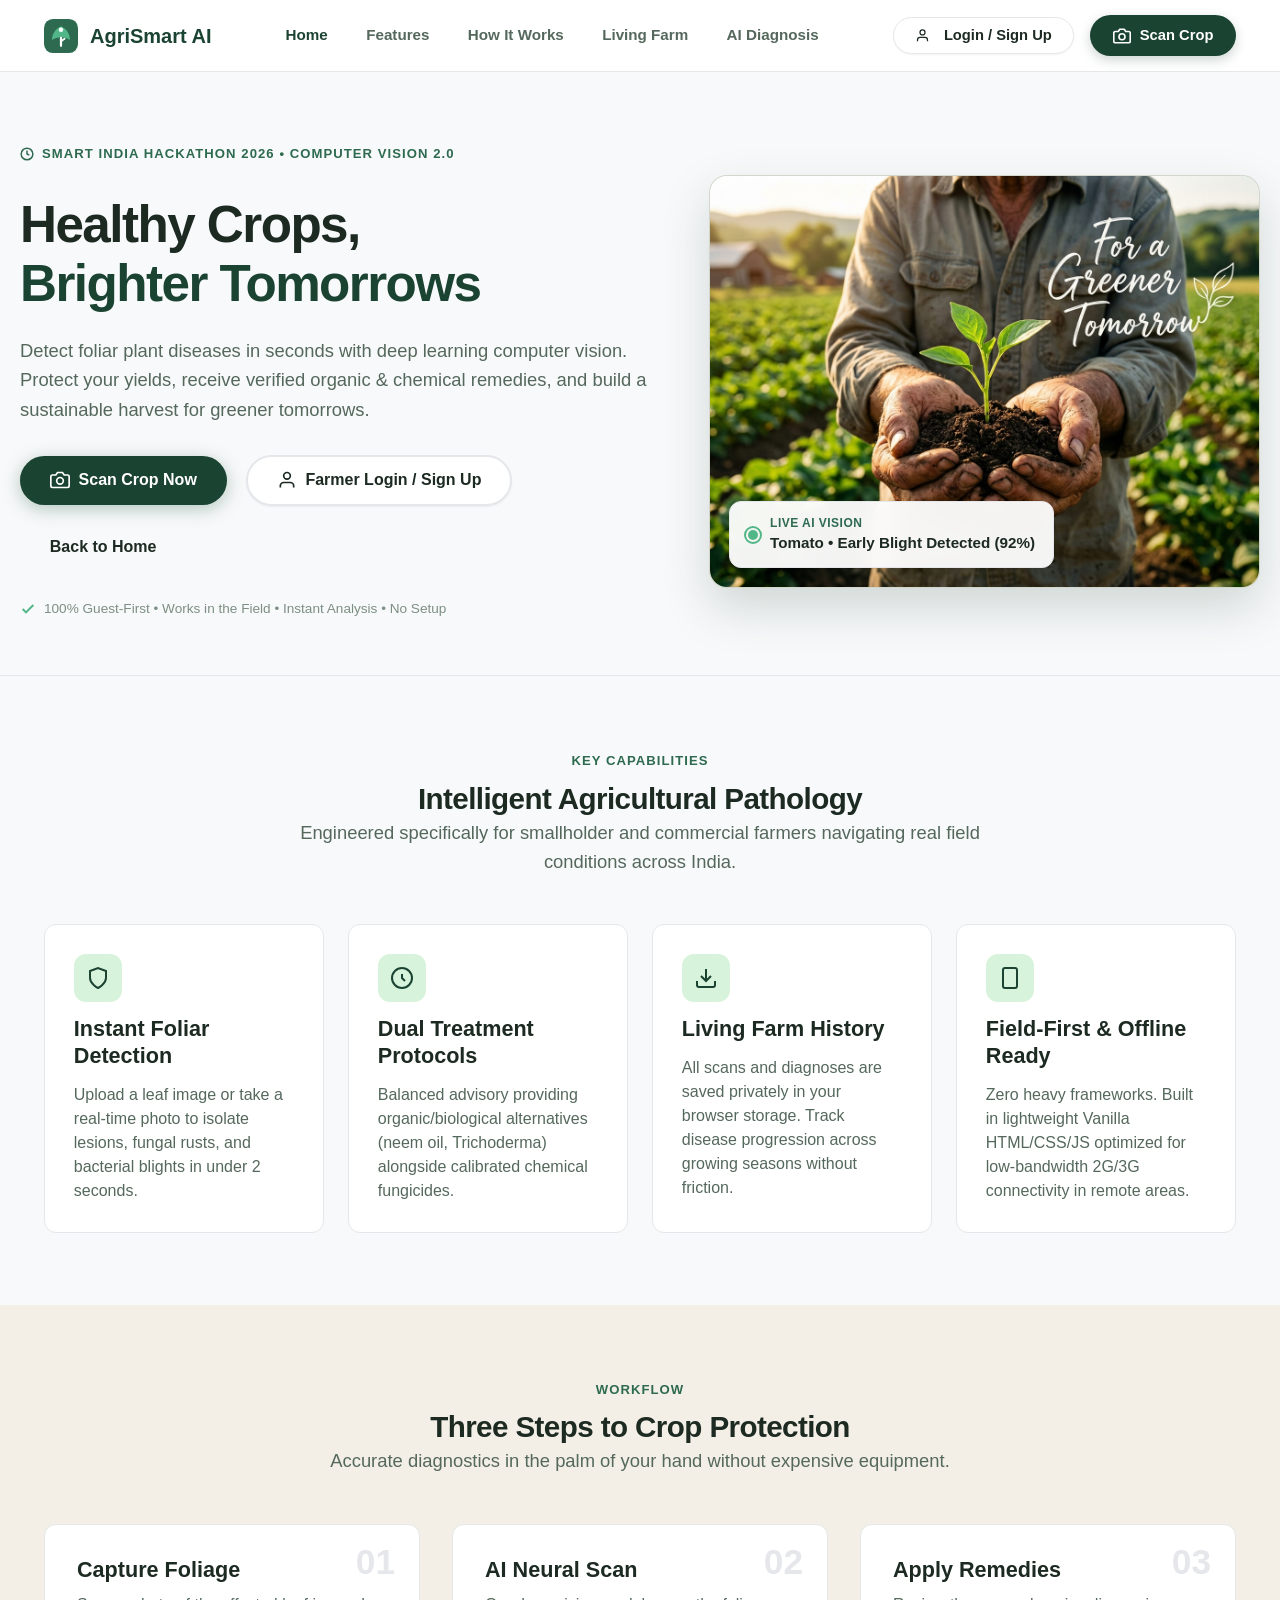
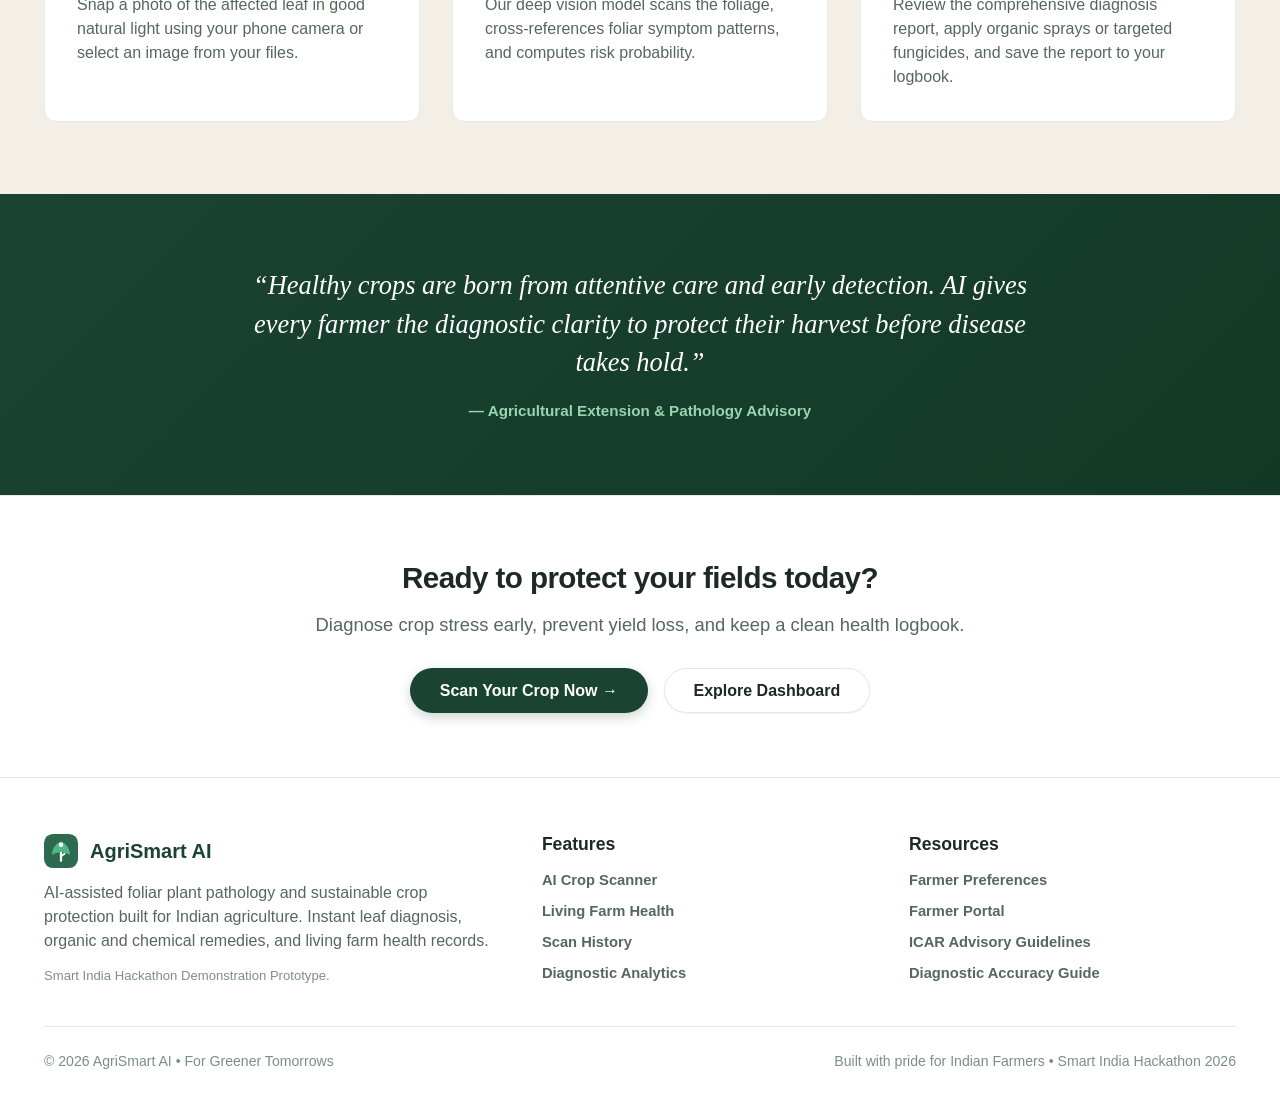
==== commit 5e57ae13: "Frontend with bonus features" ====
--- a/frontend/index.html
+++ b/frontend/index.html
@@ -19,7 +19,7 @@
         <div class="hero-content">
           <div class="eyebrow">
             <svg width="14" height="14" viewBox="0 0 24 24" fill="none" stroke="currentColor" stroke-width="2.5"><circle cx="12" cy="12" r="10"/><path d="M12 6v6l4 2"/></svg>
-            <span>Smart India Hackathon &bull; Computer Vision 2.0</span>
+            <span>Smart India Hackathon 2026 &bull; Computer Vision 2.0</span>
           </div>
           <h1 class="hero-heading">
             Healthy Crops,
--- a/frontend/css/style.css
+++ b/frontend/css/style.css
@@ -98,37 +98,62 @@
 [data-theme="dark"] {
   --bg: #0C1610;
   --bg-sand: #132219;
+  --bg-sand-light: #1A2E22;
   --bg-surface: #16261C;
   --bg-surface-elevated: #1D3124;
   --border: #243D2D;
   --border-light: #1A2E22;
+  --border-focus: #52B788;
   --text-main: #F4FBF6;
   --text-muted: #A5C0AF;
   --text-subtle: #7A9984;
 
-  /* High contrast semantic accents in dark mode */
-  --accent-heading: #95D5B2;
-  --kpi-number: #95D5B2;
+  /* Brand Palette Dark Mode Remapping - High Contrast, Crisp & Fully Legible */
+  --forest-dark: #86EFAC;
+  --forest-deep: #A7F3D0;
+  --forest-mid: #74C69D;
+  --forest-light: #52B788;
+  --forest: #86EFAC;
+  --leaf: #52B788;
+  --leaf-light: #74C69D;
+  --fresh: #95D5B2;
+  --sage: rgba(82, 183, 136, 0.2);
+  --soil: #E0C9B6;
+  --earth: #D4A373;
+  --sand: #182A20;
+  --sand-warm: #1D3126;
+  --primary: #52B788;
+
+  /* Status Colors - High Vibrancy on Dark Surfaces */
+  --success: #74C69D;
+  --success-soft: rgba(45, 106, 79, 0.35);
+  --success-border: #2D6A4F;
+  --warning: #FBBF24;
+  --warning-soft: rgba(245, 158, 11, 0.22);
+  --warning-border: #D97706;
+  --danger: #F87171;
+  --danger-soft: rgba(239, 68, 68, 0.22);
+  --danger-border: #DC2626;
+  --info: #60A5FA;
+  --info-soft: rgba(37, 99, 235, 0.22);
+
+  /* Semantic Dynamic Colors for Dark Mode */
+  --accent-heading: #86EFAC;
+  --kpi-number: #86EFAC;
   --metric-highlight: #74C69D;
-  --hero-highlight: #74C69D;
+  --hero-highlight: #86EFAC;
   --chip-bg: #1D3124;
   --chip-border: #2E4B37;
   --chip-text: #C2D6C8;
   --avatar-bg: rgba(82, 183, 136, 0.22);
-  --avatar-color: #95D5B2;
+  --avatar-color: #86EFAC;
 
   --sidebar-bg: #08100B;
   --sidebar-hover: rgba(255, 255, 255, 0.07);
   --sidebar-active: rgba(82, 183, 136, 0.28);
+  --sidebar-active-border: #52B788;
   --sidebar-text: #E8F5E9;
   --sidebar-text-muted: #8AA892;
-
-  --success-soft: rgba(45, 106, 79, 0.32);
-  --success-border: #2D6A4F;
-  --warning-soft: rgba(178, 106, 0, 0.25);
-  --warning-border: #B26A00;
-  --danger-soft: rgba(197, 48, 48, 0.25);
-  --danger-border: #C53030;
 
   --shadow-sm: 0 2px 6px rgba(0, 0, 0, 0.45);
   --shadow-md: 0 8px 24px rgba(0, 0, 0, 0.55);
@@ -2021,7 +2046,7 @@
 }
 
 /* ==========================================================================
-   8. KHEDUT MITR — AI AGRONOMIST CHATBOT & LEAF CURSOR
+   8. KHEDUT MITR — AI AGRONOMIST CHATBOT & LEAF CURSOR (HIGH CONTRAST & RESPONSIVE)
    ========================================================================== */
 
 /* Leaf Cursor Class & Utility */
@@ -2029,25 +2054,28 @@
 .khedut-mitr-launcher,
 .khedut-mitr-prompt-chip,
 .khedut-mitr-send-btn,
-.khedut-mitr-close-btn {
+.khedut-mitr-close-btn,
+.khedut-mitr-header-btn,
+.mitr-voice-btn,
+.mitr-listen-btn {
   cursor: pointer !important;
 }
 
-/* Floating Launcher */
+/* Floating Launcher (Bottom Right Dock) */
 .khedut-mitr-launcher {
   position: fixed;
   bottom: 24px;
   right: 24px;
-  z-index: 900;
+  z-index: 9999;
   display: flex;
   align-items: center;
   gap: 0.75rem;
   background: linear-gradient(135deg, var(--forest-dark) 0%, var(--forest-mid) 100%);
-  color: #FFFFFF;
+  color: #FFFFFF !important;
   padding: 0.65rem 1.25rem 0.65rem 0.75rem;
   border-radius: var(--radius-full);
-  box-shadow: 0 8px 26px rgba(27, 67, 50, 0.35);
-  border: 2px solid rgba(82, 183, 136, 0.5);
+  box-shadow: 0 10px 30px rgba(27, 67, 50, 0.4);
+  border: 2px solid rgba(82, 183, 136, 0.6);
   animation: floatMitr 3s ease-in-out infinite;
   transition: transform 0.2s cubic-bezier(0.16, 1, 0.3, 1), box-shadow 0.2s ease;
   user-select: none;
@@ -2055,7 +2083,7 @@
 
 .khedut-mitr-launcher:hover {
   transform: translateY(-4px) scale(1.03);
-  box-shadow: 0 12px 32px rgba(27, 67, 50, 0.45);
+  box-shadow: 0 14px 36px rgba(27, 67, 50, 0.5);
   border-color: var(--leaf-light);
 }
 
@@ -2073,6 +2101,7 @@
   place-items: center;
   box-shadow: var(--shadow-sm);
   position: relative;
+  flex-shrink: 0;
 }
 
 .khedut-mitr-icon-bubble::after {
@@ -2094,33 +2123,58 @@
   font-weight: 800;
   font-size: 0.95rem;
   letter-spacing: -0.01em;
-  color: #FFFFFF;
+  color: #FFFFFF !important;
 }
 
 .khedut-mitr-launcher-sub {
-  font-size: 0.72rem;
-  color: var(--fresh);
+  font-size: 0.74rem;
+  color: #D8F3DC !important;
   font-weight: 600;
 }
 
-/* Chat Window */
-.khedut-mitr-window {
-  position: fixed;
-  bottom: 88px;
-  right: 24px;
-  width: 400px;
-  max-width: calc(100vw - 32px);
-  height: 540px;
-  max-height: calc(100vh - 110px);
-  background: var(--bg-surface);
-  border-radius: var(--radius-lg);
-  box-shadow: 0 16px 48px rgba(0, 0, 0, 0.25);
-  border: 1px solid var(--border);
-  z-index: 910;
-  display: flex;
-  flex-direction: column;
-  overflow: hidden;
-  animation: mitrSlideUp 0.26s cubic-bezier(0.16, 1, 0.3, 1);
+/* Chat Window: Docked in bottom right, spacious, high visibility */
+.khedut-mitr-window,
+.khedut-mitr-dialog {
+  position: fixed !important;
+  bottom: 84px !important;
+  right: 24px !important;
+  width: 450px !important;
+  max-width: calc(100vw - 28px) !important;
+  height: 620px !important;
+  max-height: calc(100vh - 105px) !important;
+  background: #FFFFFF !important;
+  border-radius: 20px !important;
+  box-shadow: 0 24px 64px rgba(0, 0, 0, 0.32) !important;
+  border: 2px solid var(--forest-mid) !important;
+  z-index: 10000 !important;
+  display: flex;
+  flex-direction: column !important;
+  overflow: hidden !important;
+  animation: mitrSlideUp 0.26s cubic-bezier(0.16, 1, 0.3, 1) !important;
+  transition: width 0.25s ease, height 0.25s ease !important;
+}
+
+/* Explicitly enforce hidden state when closed */
+.khedut-mitr-window.hidden,
+.khedut-mitr-dialog.hidden,
+.khedut-mitr-launcher.hidden {
+  display: none !important;
+}
+
+[data-theme="dark"] .khedut-mitr-window,
+[data-theme="dark"] .khedut-mitr-dialog {
+  background: #14241B !important;
+  border: 2px solid #52B788 !important;
+  box-shadow: 0 24px 64px rgba(0, 0, 0, 0.7) !important;
+}
+
+/* Expanded Window Mode ("Make Screen Bigger") */
+.khedut-mitr-window.is-expanded,
+.khedut-mitr-dialog.is-expanded {
+  width: 640px !important;
+  max-width: calc(100vw - 32px) !important;
+  height: 740px !important;
+  max-height: calc(100vh - 95px) !important;
 }
 
 @keyframes mitrSlideUp {
@@ -2128,20 +2182,22 @@
   to { opacity: 1; transform: translateY(0) scale(1); }
 }
 
+/* Chat Header */
 .khedut-mitr-header {
-  background: linear-gradient(135deg, var(--forest-dark) 0%, var(--forest-mid) 100%);
-  color: #FFFFFF;
-  padding: 1.1rem 1.25rem;
-  display: flex;
-  align-items: center;
-  justify-content: space-between;
-  border-bottom: 1px solid rgba(255, 255, 255, 0.1);
+  background: linear-gradient(135deg, var(--forest-dark) 0%, var(--forest-mid) 100%) !important;
+  color: #FFFFFF !important;
+  padding: 0.9rem 1.2rem !important;
+  display: flex !important;
+  align-items: center !important;
+  justify-content: space-between !important;
+  border-bottom: 1px solid rgba(255, 255, 255, 0.15) !important;
+  flex-shrink: 0 !important;
 }
 
 .khedut-mitr-header-info {
   display: flex;
   align-items: center;
-  gap: 0.8rem;
+  gap: 0.75rem;
 }
 
 .khedut-mitr-avatar {
@@ -2152,208 +2208,446 @@
   display: grid;
   place-items: center;
   flex-shrink: 0;
+  box-shadow: 0 2px 6px rgba(0, 0, 0, 0.2);
 }
 
 .khedut-mitr-header-title {
   font-weight: 800;
-  font-size: 1rem;
-  color: #FFFFFF;
+  font-size: 0.98rem;
+  color: #FFFFFF !important;
   display: flex;
   align-items: center;
   gap: 0.4rem;
 }
 
 .khedut-mitr-header-sub {
-  font-size: 0.75rem;
+  font-size: 0.74rem;
+  color: #D8F3DC !important;
+  font-weight: 500;
+}
+
+.khedut-mitr-header-actions {
+  display: flex;
+  align-items: center;
+  gap: 0.45rem;
+}
+
+.khedut-mitr-header-btn,
+.khedut-mitr-close-btn {
+  background: rgba(255, 255, 255, 0.16) !important;
+  border: 1px solid rgba(255, 255, 255, 0.22) !important;
+  color: #FFFFFF !important;
+  width: 32px !important;
+  height: 32px !important;
+  border-radius: 50% !important;
+  display: grid !important;
+  place-items: center !important;
+  transition: all 0.15s ease !important;
+  padding: 0 !important;
+}
+
+.khedut-mitr-header-btn:hover,
+.khedut-mitr-close-btn:hover {
+  background: rgba(255, 255, 255, 0.32) !important;
+  transform: scale(1.06);
+}
+
+/* Chat Messages Container */
+.khedut-mitr-messages {
+  flex: 1 !important;
+  padding: 1.15rem !important;
+  overflow-y: auto !important;
+  display: flex !important;
+  flex-direction: column !important;
+  gap: 1.1rem !important;
+  background: #F4F7F5 !important;
+  scroll-behavior: smooth !important;
+}
+
+[data-theme="dark"] .khedut-mitr-messages {
+  background: #0D1711 !important;
+}
+
+/* Message Wrapper */
+.khedut-mitr-msg {
+  display: flex !important;
+  flex-direction: column !important;
+  max-width: 90% !important;
+  animation: msgFadeIn 0.2s ease-out !important;
+}
+
+.khedut-mitr-msg.bot {
+  align-self: flex-start !important;
+}
+
+.khedut-mitr-msg.user {
+  align-self: flex-end !important;
+}
+
+.khedut-mitr-msg-author {
+  font-size: 0.72rem;
+  font-weight: 700;
+  text-transform: uppercase;
+  letter-spacing: 0.04em;
+  margin-bottom: 0.25rem;
+}
+
+.khedut-mitr-msg.bot .khedut-mitr-msg-author {
+  color: var(--forest-mid);
+}
+
+[data-theme="dark"] .khedut-mitr-msg.bot .khedut-mitr-msg-author {
   color: var(--fresh);
 }
 
-.khedut-mitr-close-btn {
-  background: rgba(255, 255, 255, 0.15);
-  border: none;
-  color: #FFFFFF;
-  width: 32px;
-  height: 32px;
-  border-radius: 50%;
-  display: grid;
-  place-items: center;
-  transition: background 0.15s ease;
-}
-
-.khedut-mitr-close-btn:hover {
-  background: rgba(255, 255, 255, 0.28);
-}
-
-/* Chat Messages */
-.khedut-mitr-messages {
-  flex: 1;
-  padding: 1.25rem;
-  overflow-y: auto;
-  display: flex;
-  flex-direction: column;
-  gap: 1rem;
-  background: var(--bg);
-}
-
-.khedut-mitr-msg {
-  display: flex;
-  gap: 0.65rem;
-  max-width: 88%;
-  animation: msgFadeIn 0.2s ease-out;
-}
-
-@keyframes msgFadeIn {
-  from { opacity: 0; transform: translateY(6px); }
-  to { opacity: 1; transform: translateY(0); }
-}
-
-.khedut-mitr-msg.bot {
-  align-self: flex-start;
-}
-
-.khedut-mitr-msg.user {
-  align-self: flex-end;
-  flex-direction: row-reverse;
-}
-
+.khedut-mitr-msg.user .khedut-mitr-msg-author {
+  color: var(--text-muted);
+  text-align: right;
+}
+
+[data-theme="dark"] .khedut-mitr-msg.user .khedut-mitr-msg-author {
+  color: var(--text-subtle);
+  text-align: right;
+}
+
+/* Message Bubbles - High Contrast & Crystal Clear Readability */
 .khedut-mitr-msg-bubble {
-  padding: 0.85rem 1.1rem;
-  border-radius: 16px;
-  font-size: 0.9rem;
-  line-height: 1.45;
-  box-shadow: var(--shadow-xs);
-}
-
+  padding: 1rem 1.25rem !important;
+  border-radius: 18px !important;
+  font-size: 0.94rem !important;
+  line-height: 1.6 !important;
+  word-break: break-word !important;
+}
+
+/* Bot Message Bubble */
 .khedut-mitr-msg.bot .khedut-mitr-msg-bubble {
-  background: var(--bg-surface);
-  color: var(--text-main);
-  border: 1px solid var(--border);
-  border-bottom-left-radius: 4px;
-}
-
+  background: #FFFFFF !important;
+  color: #0F172A !important;
+  border: 1.5px solid #CBD5E1 !important;
+  border-bottom-left-radius: 4px !important;
+  box-shadow: 0 4px 14px rgba(0, 0, 0, 0.06) !important;
+}
+
+[data-theme="dark"] .khedut-mitr-msg.bot .khedut-mitr-msg-bubble {
+  background: #192D22 !important;
+  color: #F8FAFC !important;
+  border: 1.5px solid #2F5940 !important;
+  border-bottom-left-radius: 4px !important;
+  box-shadow: 0 4px 16px rgba(0, 0, 0, 0.45) !important;
+}
+
+/* User Message Bubble */
 .khedut-mitr-msg.user .khedut-mitr-msg-bubble {
-  background: var(--forest-dark);
-  color: #FFFFFF;
-  border-bottom-right-radius: 4px;
-}
-
-.khedut-mitr-msg-bubble strong {
-  color: var(--forest-mid);
-}
-
-[data-theme="dark"] .khedut-mitr-msg-bubble strong {
-  color: var(--fresh);
+  background: var(--forest-dark) !important;
+  color: #FFFFFF !important;
+  border-bottom-right-radius: 4px !important;
+  box-shadow: 0 4px 14px rgba(27, 67, 50, 0.28) !important;
+  font-weight: 500 !important;
+}
+
+[data-theme="dark"] .khedut-mitr-msg.user .khedut-mitr-msg-bubble {
+  background: #15803D !important;
+  color: #FFFFFF !important;
+  border: 1px solid #4ADE80 !important;
+  border-bottom-right-radius: 4px !important;
+  box-shadow: 0 4px 16px rgba(0, 0, 0, 0.5) !important;
+  font-weight: 500 !important;
+}
+
+/* Bold words inside bubbles */
+.khedut-mitr-msg.bot .khedut-mitr-msg-bubble strong {
+  color: #166534 !important;
+  font-weight: 700 !important;
+}
+
+[data-theme="dark"] .khedut-mitr-msg.bot .khedut-mitr-msg-bubble strong {
+  color: #86EFAC !important;
+  font-weight: 700 !important;
+}
+
+.khedut-mitr-msg.user .khedut-mitr-msg-bubble strong {
+  color: #FFFFFF !important;
+  font-weight: 700 !important;
+}
+
+/* Numbered Step Items in Bot Advice */
+.khedut-mitr-step-item {
+  display: flex !important;
+  align-items: flex-start !important;
+  gap: 0.6rem !important;
+  margin: 0.4rem 0 !important;
+  line-height: 1.55 !important;
+}
+
+.khedut-mitr-step-num {
+  width: 22px !important;
+  height: 22px !important;
+  border-radius: 50% !important;
+  background: #2D6A4F !important;
+  color: #FFFFFF !important;
+  font-weight: 800 !important;
+  font-size: 0.74rem !important;
+  display: grid !important;
+  place-items: center !important;
+  flex-shrink: 0 !important;
+  margin-top: 0.15rem !important;
+}
+
+[data-theme="dark"] .khedut-mitr-step-num {
+  background: #1B4332 !important;
+  color: #86EFAC !important;
+  border: 1px solid #52B788 !important;
+}
+
+/* Listen / Speaker Button */
+.mitr-listen-btn {
+  display: inline-flex !important;
+  align-items: center !important;
+  gap: 0.4rem !important;
+  margin-top: 0.75rem !important;
+  padding: 0.35rem 0.85rem !important;
+  border-radius: var(--radius-full) !important;
+  font-size: 0.78rem !important;
+  font-weight: 700 !important;
+  background: #E8F5E9 !important;
+  color: #1B4332 !important;
+  border: 1px solid #A3E4D7 !important;
+  cursor: pointer !important;
+  transition: all 0.15s ease !important;
+}
+
+.mitr-listen-btn:hover {
+  background: #C8E6C9 !important;
+  transform: translateY(-1px) !important;
+}
+
+[data-theme="dark"] .mitr-listen-btn {
+  background: #143021 !important;
+  color: #86EFAC !important;
+  border: 1px solid #2C5E40 !important;
+}
+
+[data-theme="dark"] .mitr-listen-btn:hover {
+  background: #1B4332 !important;
+}
+
+.mitr-listen-btn.speaking {
+  background: #FEE2E2 !important;
+  color: #991B1B !important;
+  border-color: #F87171 !important;
 }
 
 /* Quick Prompt Chips */
 .khedut-mitr-chips-wrap {
-  display: flex;
-  flex-direction: column;
-  gap: 0.45rem;
-  margin-top: 0.6rem;
+  display: flex !important;
+  flex-direction: column !important;
+  gap: 0.5rem !important;
+  margin-top: 0.75rem !important;
 }
 
 .khedut-mitr-prompt-chip {
-  background: var(--bg-surface);
-  border: 1px solid var(--border);
-  border-radius: var(--radius-full);
-  padding: 0.45rem 0.9rem;
-  font-size: 0.8rem;
-  font-weight: 600;
-  color: var(--forest-mid);
-  text-align: left;
-  transition: all 0.15s ease;
+  background: #FFFFFF !important;
+  border: 1.5px solid #CBD5E1 !important;
+  border-radius: var(--radius-full) !important;
+  padding: 0.5rem 0.95rem !important;
+  font-size: 0.83rem !important;
+  font-weight: 600 !important;
+  color: #166534 !important;
+  text-align: left !important;
+  transition: all 0.15s ease !important;
+  cursor: pointer !important;
+  box-shadow: 0 1px 3px rgba(0, 0, 0, 0.04) !important;
 }
 
 .khedut-mitr-prompt-chip:hover {
-  background: var(--bg-sand);
-  border-color: var(--leaf);
-  transform: translateX(3px);
+  background: #F0FDF4 !important;
+  border-color: #22C55E !important;
+  color: #15803D !important;
+  transform: translateX(4px) !important;
 }
 
 [data-theme="dark"] .khedut-mitr-prompt-chip {
-  background: var(--bg-surface-elevated);
-  border-color: var(--border);
-  color: var(--fresh);
-}
-
-/* Typing indicator */
-.typing-indicator {
-  display: flex;
-  align-items: center;
-  gap: 4px;
-  padding: 0.7rem 1rem;
-  background: var(--bg-surface);
-  border: 1px solid var(--border);
-  border-radius: 16px;
-  width: fit-content;
-}
-
-.typing-dot {
-  width: 6px;
-  height: 6px;
-  border-radius: 50%;
-  background: var(--leaf);
-  animation: typingBounce 1.4s infinite ease-in-out both;
-}
-
-.typing-dot:nth-child(1) { animation-delay: -0.32s; }
-.typing-dot:nth-child(2) { animation-delay: -0.16s; }
-
-@keyframes typingBounce {
-  0%, 80%, 100% { transform: scale(0); opacity: 0.4; }
-  40% { transform: scale(1); opacity: 1; }
+  background: #162B1F !important;
+  border-color: #284D37 !important;
+  color: #86EFAC !important;
+  box-shadow: 0 2px 6px rgba(0, 0, 0, 0.3) !important;
+}
+
+[data-theme="dark"] .khedut-mitr-prompt-chip:hover {
+  background: #1E3B2A !important;
+  border-color: #4ADE80 !important;
+  color: #BBF7D0 !important;
+}
+
+/* Voice Input Banner in Dialog */
+.khedut-mitr-voice-banner {
+  padding: 0.5rem 1.1rem !important;
+  background: #EBF3EE !important;
+  border-top: 1px solid var(--border) !important;
+  display: flex !important;
+  align-items: center !important;
+  justify-content: space-between !important;
+  font-size: 0.78rem !important;
+  color: #2D6A4F !important;
+  font-weight: 600 !important;
+  flex-shrink: 0 !important;
+}
+
+[data-theme="dark"] .khedut-mitr-voice-banner {
+  background: #102016 !important;
+  border-color: #243D2D !important;
+  color: #86EFAC !important;
 }
 
 /* Input Bar */
 .khedut-mitr-input-bar {
-  padding: 0.85rem 1rem;
-  background: var(--bg-surface);
-  border-top: 1px solid var(--border);
-  display: flex;
-  align-items: center;
-  gap: 0.6rem;
+  padding: 0.85rem 1.1rem !important;
+  background: #FFFFFF !important;
+  border-top: 1px solid var(--border) !important;
+  display: flex !important;
+  align-items: center !important;
+  gap: 0.6rem !important;
+  flex-shrink: 0 !important;
+}
+
+[data-theme="dark"] .khedut-mitr-input-bar {
+  background: #14241B !important;
+  border-color: #243D2D !important;
+}
+
+.khedut-mitr-input-wrap {
+  position: relative !important;
+  flex: 1 !important;
+  display: flex !important;
+  align-items: center !important;
 }
 
 .khedut-mitr-input {
-  flex: 1;
-  height: 40px;
-  padding: 0 1rem;
-  border-radius: var(--radius-full);
-  border: 1px solid var(--border);
-  background: var(--bg);
-  color: var(--text-main);
-  font-size: 0.88rem;
-  outline: none;
-  transition: border-color 0.15s ease;
+  flex: 1 !important;
+  height: 44px !important;
+  padding: 0 1rem 0 36px !important;
+  border-radius: var(--radius-full) !important;
+  border: 1.5px solid #CBD5E1 !important;
+  background: #F8FAFC !important;
+  color: #0F172A !important;
+  font-size: 0.92rem !important;
+  outline: none !important;
+  font-weight: 500 !important;
+  caret-color: #2D6A4F !important;
+  transition: all 0.15s ease !important;
+}
+
+[data-theme="dark"] .khedut-mitr-input {
+  background: #0E1A13 !important;
+  border-color: #2B523B !important;
+  color: #F8FAFC !important;
+  caret-color: #52B788 !important;
 }
 
 .khedut-mitr-input:focus {
-  border-color: var(--forest-mid);
-  background: var(--bg-surface);
-}
-
-[data-theme="dark"] .khedut-mitr-input {
-  background: var(--bg-surface-elevated);
-  border-color: var(--border);
-}
-
+  border-color: #2D6A4F !important;
+  background: #FFFFFF !important;
+  box-shadow: 0 0 0 3px rgba(82, 183, 136, 0.3) !important;
+}
+
+[data-theme="dark"] .khedut-mitr-input:focus {
+  border-color: #52B788 !important;
+  background: #14241B !important;
+}
+
+/* Voice Mic Button */
+.mitr-voice-btn {
+  width: 42px !important;
+  height: 42px !important;
+  border-radius: 50% !important;
+  background: #E8F5E9 !important;
+  color: #1B4332 !important;
+  border: 1.5px solid #A3E4D7 !important;
+  display: grid !important;
+  place-items: center !important;
+  flex-shrink: 0 !important;
+  transition: all 0.15s ease !important;
+}
+
+.mitr-voice-btn:hover {
+  background: #C8E6C9 !important;
+  transform: scale(1.05) !important;
+}
+
+[data-theme="dark"] .mitr-voice-btn {
+  background: #162B1F !important;
+  color: #86EFAC !important;
+  border: 1.5px solid #2B523B !important;
+}
+
+[data-theme="dark"] .mitr-voice-btn:hover {
+  background: #1F3C2B !important;
+}
+
+.mitr-voice-btn.recording {
+  background: #EF4444 !important;
+  color: #FFFFFF !important;
+  border-color: #DC2626 !important;
+  animation: pulseVoice 1.2s infinite !important;
+}
+
+@keyframes pulseVoice {
+  0% { transform: scale(1); box-shadow: 0 0 0 0 rgba(239, 68, 68, 0.7); }
+  70% { transform: scale(1.08); box-shadow: 0 0 0 8px rgba(239, 68, 68, 0); }
+  100% { transform: scale(1); box-shadow: 0 0 0 0 rgba(239, 68, 68, 0); }
+}
+
+/* Send Button */
 .khedut-mitr-send-btn {
-  width: 40px;
-  height: 40px;
-  border-radius: 50%;
-  background: var(--forest-dark);
-  color: #FFFFFF;
-  border: none;
-  display: grid;
-  place-items: center;
-  transition: transform 0.15s ease, background 0.15s ease;
-  flex-shrink: 0;
+  width: 42px !important;
+  height: 42px !important;
+  border-radius: 50% !important;
+  background: var(--forest-dark) !important;
+  color: #FFFFFF !important;
+  border: none !important;
+  display: grid !important;
+  place-items: center !important;
+  transition: all 0.15s ease !important;
+  flex-shrink: 0 !important;
 }
 
 .khedut-mitr-send-btn:hover {
-  background: var(--forest-mid);
-  transform: scale(1.05);
+  background: var(--forest-mid) !important;
+  transform: scale(1.06) !important;
+}
+
+.khedut-mitr-send-btn:disabled {
+  opacity: 0.5 !important;
+  cursor: not-allowed !important;
+  transform: none !important;
+}
+
+/* Loading stage bubble */
+.khedut-mitr-msg.mitr-loader-stage .khedut-mitr-msg-bubble {
+  background: #FFFFFF !important;
+  border: 1.5px solid #52B788 !important;
+  color: #1B4332 !important;
+  display: flex !important;
+  align-items: center !important;
+  gap: 0.75rem !important;
+}
+
+[data-theme="dark"] .khedut-mitr-msg.mitr-loader-stage .khedut-mitr-msg-bubble {
+  background: #162B1F !important;
+  border: 1.5px solid #52B788 !important;
+  color: #86EFAC !important;
+}
+
+/* Attention Banner Clickable Hover */
+.banner-attention {
+  transition: transform 0.2s ease, box-shadow 0.2s ease !important;
+  cursor: pointer !important;
+}
+
+.banner-attention:hover {
+  transform: translateY(-3px) !important;
+  box-shadow: var(--shadow-lg) !important;
+  border-color: #B26A00 !important;
 }
 
 /* ==========================================================================
@@ -3140,6 +3434,357 @@
 /* 8. Agronomist recommendation callout border in dark mode */
 [data-theme="dark"] .card[style*="border-left:4px solid var(--forest-mid)"] {
   border-left-color: var(--leaf) !important;
+}
+
+
+/* ==========================================================================
+   ENHANCED DARK THEME COMPONENT CONTRAST & VISIBILITY (100% AUDITED)
+   ========================================================================== */
+
+/* 1. Buttons in Dark Mode */
+[data-theme="dark"] .btn-primary {
+  background-color: #2D6A4F !important;
+  border: 1.5px solid #52B788 !important;
+  color: #FFFFFF !important;
+  box-shadow: 0 4px 14px rgba(0, 0, 0, 0.4) !important;
+}
+
+[data-theme="dark"] .btn-primary:hover {
+  background-color: #40916C !important;
+  border-color: #74C69D !important;
+  color: #FFFFFF !important;
+  transform: translateY(-1px);
+}
+
+[data-theme="dark"] .btn-secondary {
+  background-color: var(--bg-surface-elevated) !important;
+  border-color: var(--border) !important;
+  color: var(--text-main) !important;
+}
+
+[data-theme="dark"] .btn-secondary:hover {
+  background-color: var(--bg-sand) !important;
+  border-color: var(--leaf) !important;
+  color: #86EFAC !important;
+}
+
+[data-theme="dark"] .btn-outline {
+  border-color: #52B788 !important;
+  color: #86EFAC !important;
+  background: transparent !important;
+}
+
+[data-theme="dark"] .btn-outline:hover {
+  background: rgba(82, 183, 136, 0.16) !important;
+  border-color: #74C69D !important;
+  color: #FFFFFF !important;
+}
+
+[data-theme="dark"] .btn-ghost {
+  color: var(--text-main) !important;
+}
+
+[data-theme="dark"] .btn-ghost:hover {
+  background-color: var(--bg-surface-elevated) !important;
+  color: #86EFAC !important;
+}
+
+[data-theme="dark"] .btn-close {
+  color: var(--text-muted) !important;
+}
+
+[data-theme="dark"] .btn-close:hover {
+  background: var(--bg-surface-elevated) !important;
+  color: #FFFFFF !important;
+}
+
+/* 2. Card Forest CTA Button Contrast */
+[data-theme="dark"] .card-forest {
+  background: linear-gradient(135deg, #162E22 0%, #0F2117 100%) !important;
+  border: 1px solid #2D6A4F !important;
+  color: #FFFFFF !important;
+}
+
+[data-theme="dark"] .card-forest h1,
+[data-theme="dark"] .card-forest h2,
+[data-theme="dark"] .card-forest h3,
+[data-theme="dark"] .card-forest p {
+  color: #FFFFFF !important;
+}
+
+[data-theme="dark"] .card-forest .btn-secondary,
+[data-theme="dark"] .card-forest [style*="background:#FFFFFF"],
+[data-theme="dark"] .card-forest [style*="background: #FFFFFF"] {
+  background: #FFFFFF !important;
+  color: #133826 !important;
+  border: none !important;
+}
+
+/* 3. Eyebrow Tags & Badges */
+[data-theme="dark"] .eyebrow {
+  background: rgba(82, 183, 136, 0.18) !important;
+  color: #86EFAC !important;
+  border: 1px solid rgba(82, 183, 136, 0.3) !important;
+  border-radius: var(--radius-full);
+  padding: 0.25rem 0.65rem;
+}
+
+[data-theme="dark"] .eyebrow svg {
+  color: #86EFAC !important;
+}
+
+[data-theme="dark"] .eyebrow[style*="color:var(--warning)"],
+[data-theme="dark"] .eyebrow[style*="color: var(--warning)"] {
+  background: rgba(245, 158, 11, 0.22) !important;
+  color: #FBBF24 !important;
+  border-color: rgba(245, 158, 11, 0.38) !important;
+}
+
+[data-theme="dark"] .eyebrow[style*="color:var(--warning)"] svg,
+[data-theme="dark"] .eyebrow[style*="color: var(--warning)"] svg {
+  color: #FBBF24 !important;
+}
+
+/* 4. Report ID Badge and Copy Button in Dark Mode */
+[data-theme="dark"] #report-id-badge {
+  color: #86EFAC !important;
+}
+
+[data-theme="dark"] #copy-report-id-btn {
+  background: #1B3526 !important;
+  color: #86EFAC !important;
+  border: 1px solid #52B788 !important;
+}
+
+[data-theme="dark"] #copy-report-id-btn:hover {
+  background: #254633 !important;
+  color: #FFFFFF !important;
+}
+
+/* 5. Unhealthy Plants Action Buttons */
+[data-theme="dark"] .card-pdf-btn {
+  border-color: #52B788 !important;
+  color: #86EFAC !important;
+  background: transparent !important;
+}
+
+[data-theme="dark"] .card-pdf-btn:hover {
+  background: rgba(82, 183, 136, 0.16) !important;
+  border-color: #74C69D !important;
+  color: #FFFFFF !important;
+}
+
+[data-theme="dark"] .card-ask-mitr-btn,
+[data-theme="dark"] #ask-mitr-sust-btn,
+[data-theme="dark"] #ask-mitr-irrig-btn,
+[data-theme="dark"] #ask-mitr-weather-btn,
+[data-theme="dark"] #ask-mitr-crop-btn {
+  background: #2D6A4F !important;
+  border: 1.5px solid #52B788 !important;
+  color: #FFFFFF !important;
+  box-shadow: 0 2px 10px rgba(0, 0, 0, 0.4) !important;
+}
+
+[data-theme="dark"] .card-ask-mitr-btn:hover,
+[data-theme="dark"] #ask-mitr-sust-btn:hover,
+[data-theme="dark"] #ask-mitr-irrig-btn:hover,
+[data-theme="dark"] #ask-mitr-weather-btn:hover,
+[data-theme="dark"] #ask-mitr-crop-btn:hover {
+  background: #40916C !important;
+  border-color: #74C69D !important;
+  color: #FFFFFF !important;
+}
+
+/* 6. Form Inputs, Selects, Labels, and Range Sliders */
+.form-input,
+.form-select,
+.field input,
+.field select,
+.field textarea {
+  border-radius: var(--radius-sm);
+  border: 1px solid var(--border);
+  background: var(--bg-surface);
+  color: var(--text-main);
+  font-family: var(--font-sans);
+  font-size: 0.92rem;
+  transition: border-color 0.15s ease, background-color 0.15s ease;
+  width: 100%;
+}
+
+.form-label {
+  display: block;
+  font-weight: 600;
+  font-size: 0.88rem;
+  color: var(--text-main);
+  margin-bottom: 0.4rem;
+}
+
+[data-theme="dark"] .form-input,
+[data-theme="dark"] .form-select,
+[data-theme="dark"] .field input,
+[data-theme="dark"] .field select,
+[data-theme="dark"] .field textarea {
+  background-color: var(--bg-surface-elevated) !important;
+  border-color: var(--border) !important;
+  color: var(--text-main) !important;
+}
+
+[data-theme="dark"] .form-input:focus,
+[data-theme="dark"] .form-select:focus,
+[data-theme="dark"] .field input:focus,
+[data-theme="dark"] .field select:focus,
+[data-theme="dark"] .field textarea:focus {
+  border-color: var(--leaf) !important;
+  box-shadow: 0 0 0 3px rgba(82, 183, 136, 0.25) !important;
+  outline: none !important;
+}
+
+input[type="range"] {
+  accent-color: var(--leaf);
+}
+
+[data-theme="dark"] input[type="range"] {
+  accent-color: #52B788;
+}
+
+/* 7. Topbar Language Selector */
+.topbar-lang-wrap {
+  display: inline-flex;
+  align-items: center;
+  padding: 0.2rem 0.6rem;
+  background: var(--bg-surface);
+  border: 1px solid var(--border);
+  border-radius: var(--radius-full);
+  transition: all 0.15s ease;
+}
+
+.topbar-lang-wrap:hover {
+  border-color: var(--leaf);
+}
+
+.topbar-lang-select {
+  background: transparent;
+  border: none;
+  font-size: 0.82rem;
+  font-weight: 700;
+  color: var(--text-main);
+  cursor: pointer;
+  outline: none;
+  font-family: var(--font-sans);
+}
+
+[data-theme="dark"] .topbar-lang-wrap {
+  background: var(--bg-surface-elevated) !important;
+  border-color: var(--border) !important;
+}
+
+[data-theme="dark"] .topbar-lang-select {
+  color: var(--text-main) !important;
+}
+
+[data-theme="dark"] .topbar-lang-select option {
+  background: #16261C !important;
+  color: #F4FBF6 !important;
+}
+
+/* 8. Accordions <details> & <summary> */
+[data-theme="dark"] details.card {
+  background: var(--bg-surface-elevated) !important;
+  border-color: var(--border) !important;
+}
+
+[data-theme="dark"] details.card summary {
+  color: #86EFAC !important;
+}
+
+/* 9. Progress & Vector Fill Bars */
+[data-theme="dark"] .vector-bar {
+  background: rgba(255, 255, 255, 0.12) !important;
+}
+
+[data-theme="dark"] .vector-fill[style*="background:#2D6A4F"],
+[data-theme="dark"] .vector-fill[style*="background: #2D6A4F"] {
+  background: #52B788 !important;
+}
+
+[data-theme="dark"] .vector-fill[style*="background:#40916C"],
+[data-theme="dark"] .vector-fill[style*="background: #40916C"] {
+  background: #74C69D !important;
+}
+
+[data-theme="dark"] .vector-fill[style*="background:#B26A00"],
+[data-theme="dark"] .vector-fill[style*="background: #B26A00"] {
+  background: #FBBF24 !important;
+}
+
+/* 10. Toast Notification in Dark Mode */
+[data-theme="dark"] .toast {
+  background: #1B3526 !important;
+  color: #86EFAC !important;
+  border: 1px solid #52B788 !important;
+  box-shadow: 0 8px 30px rgba(0, 0, 0, 0.6) !important;
+}
+
+[data-theme="dark"] .toast svg {
+  color: #86EFAC !important;
+}
+
+/* 11. Khedut Mitr Send Button */
+[data-theme="dark"] .khedut-mitr-send-btn {
+  background: #2D6A4F !important;
+  border: 1px solid #52B788 !important;
+  color: #FFFFFF !important;
+}
+
+[data-theme="dark"] .khedut-mitr-send-btn:hover {
+  background: #40916C !important;
+  border-color: #74C69D !important;
+}
+
+/* 12. Smart Field Report Hero Card in result.html */
+[data-theme="dark"] .rx-standout-card [style*="background:#D8F3DC"],
+[data-theme="dark"] .rx-standout-card [style*="background: #D8F3DC"] {
+  background: rgba(82, 183, 136, 0.22) !important;
+  color: #86EFAC !important;
+  border-color: #52B788 !important;
+}
+
+[data-theme="dark"] #print-report-btn,
+[data-theme="dark"] #top-download-pdf-btn {
+  background: linear-gradient(135deg, #2D6A4F 0%, #1E4634 100%) !important;
+  border: 1px solid #52B788 !important;
+  color: #FFFFFF !important;
+  box-shadow: 0 4px 14px rgba(0, 0, 0, 0.4) !important;
+}
+
+[data-theme="dark"] #print-report-btn:hover,
+[data-theme="dark"] #top-download-pdf-btn:hover {
+  background: linear-gradient(135deg, #40916C 0%, #2D6A4F 100%) !important;
+  border-color: #74C69D !important;
+}
+
+/* 13. Modal Actions Step Badges in Dark Mode */
+[data-theme="dark"] #modal-actions-list span[style*="background:#2D6A4F"],
+[data-theme="dark"] #modal-actions-list span[style*="background: #2D6A4F"] {
+  background: #52B788 !important;
+  color: #0C1610 !important;
+}
+
+/* 14. Preserve Pure Paper Slip Styling for Print & Preview */
+.prescription-slip-sheet [style*="color:#1B4332"],
+.prescription-slip-sheet [style*="color: #1B4332"],
+[data-theme="dark"] .prescription-slip-sheet [style*="color:#1B4332"],
+[data-theme="dark"] .prescription-slip-sheet [style*="color: #1B4332"],
+[data-theme="dark"] #modal-slip-content .prescription-slip-sheet [style*="color:#1B4332"] {
+  color: #1B4332 !important;
+}
+
+.prescription-slip-sheet [style*="color:#2D6A4F"],
+.prescription-slip-sheet [style*="color: #2D6A4F"],
+[data-theme="dark"] .prescription-slip-sheet [style*="color:#2D6A4F"],
+[data-theme="dark"] .prescription-slip-sheet [style*="color: #2D6A4F"],
+[data-theme="dark"] #modal-slip-content .prescription-slip-sheet [style*="color:#2D6A4F"] {
+  color: #2D6A4F !important;
 }
 
 
@@ -4038,3 +4683,602 @@
   border-color: var(--border) !important;
   color: #FFFFFF !important;
 }
+
+/* ==========================================================================
+   AGRISMART AI — SIH BONUS MODULES DELUXE STYLES
+   Crop Recommendation | Smart Irrigation | Weather Intel | Sustainability
+   ========================================================================== */
+
+/* --- Modal Large Variant --- */
+.modal-card.modal-lg {
+  max-width: 840px;
+  padding: 0;
+  overflow: hidden;
+  max-height: 90vh;
+  display: flex;
+  flex-direction: column;
+}
+
+.modal-header {
+  padding: 1.2rem 1.5rem;
+  border-bottom: 1px solid var(--border);
+  display: flex;
+  align-items: center;
+  justify-content: space-between;
+}
+
+.btn-close {
+  background: transparent;
+  border: none;
+  font-size: 1.6rem;
+  cursor: pointer;
+  color: var(--text-muted);
+  line-height: 1;
+  padding: 0.2rem 0.5rem;
+  border-radius: var(--radius-sm);
+  transition: all 0.15s ease;
+}
+
+.btn-close:hover {
+  background: var(--bg-sand);
+  color: var(--text-main);
+}
+
+/* --- Today's Farm Intelligence Overview Grid --- */
+.farm-intel-grid {
+  display: grid;
+  grid-template-columns: repeat(auto-fit, minmax(260px, 1fr));
+  gap: 1.2rem;
+}
+
+.farm-intel-card {
+  background: var(--bg-surface);
+  border: 1px solid var(--border);
+  border-radius: var(--radius-md);
+  padding: 1.25rem;
+  text-decoration: none;
+  color: inherit;
+  display: flex;
+  flex-direction: column;
+  transition: all 0.2s cubic-bezier(0.16, 1, 0.3, 1);
+  box-shadow: var(--shadow-xs);
+}
+
+.farm-intel-card:hover {
+  transform: translateY(-3px);
+  box-shadow: var(--shadow-md);
+  border-color: var(--leaf);
+}
+
+.farm-intel-card.intel-highlight {
+  border-left: 4px solid var(--warning);
+}
+
+.intel-card-header {
+  display: flex;
+  align-items: center;
+  justify-content: space-between;
+  margin-bottom: 0.75rem;
+}
+
+.intel-icon {
+  font-size: 1.6rem;
+}
+
+.intel-title {
+  font-size: 0.82rem;
+  font-weight: 700;
+  text-transform: uppercase;
+  letter-spacing: 0.04em;
+  color: var(--text-subtle);
+  margin-bottom: 0.25rem;
+}
+
+.intel-metric {
+  font-size: 1.25rem;
+  font-weight: 800;
+  color: var(--forest-dark);
+  margin-bottom: 0.4rem;
+}
+
+.intel-desc {
+  font-size: 0.84rem;
+  color: var(--text-muted);
+  line-height: 1.5;
+  margin: 0 0 1rem;
+  flex: 1;
+}
+
+.intel-action {
+  font-size: 0.82rem;
+  font-weight: 700;
+  color: var(--forest-mid);
+  display: flex;
+  align-items: center;
+  gap: 0.3rem;
+}
+
+/* --- Flagged Crops Recovery Drill-Down Modal --- */
+.flagged-layout {
+  display: grid;
+  grid-template-columns: 260px 1fr;
+  gap: 1.5rem;
+  min-height: 380px;
+}
+
+.flagged-sidebar {
+  display: flex;
+  flex-direction: column;
+  gap: 0.6rem;
+  border-right: 1px solid var(--border);
+  padding-right: 1rem;
+}
+
+.flagged-tab-btn {
+  display: flex;
+  align-items: center;
+  gap: 0.75rem;
+  padding: 0.75rem 1rem;
+  border-radius: var(--radius-sm);
+  background: var(--bg-surface);
+  border: 1px solid var(--border);
+  cursor: pointer;
+  transition: all 0.15s ease;
+  width: 100%;
+}
+
+.flagged-tab-btn:hover {
+  background: var(--bg-sand);
+  border-color: var(--leaf);
+}
+
+.flagged-tab-btn.active {
+  background: var(--bg-sand);
+  border-color: var(--warning);
+  box-shadow: 0 0 0 2px rgba(178, 106, 0, 0.18);
+}
+
+.flagged-tab-emoji {
+  font-size: 1.5rem;
+}
+
+.flagged-detail-panel {
+  overflow-y: auto;
+  max-height: 480px;
+  padding-right: 0.5rem;
+}
+
+.recovery-steps-list {
+  display: flex;
+  flex-direction: column;
+  gap: 0.75rem;
+}
+
+.recovery-step {
+  display: flex;
+  align-items: flex-start;
+  gap: 0.75rem;
+  background: var(--bg-surface);
+  border: 1px solid var(--border);
+  padding: 0.75rem 1rem;
+  border-radius: var(--radius-sm);
+}
+
+.recovery-step-num {
+  width: 24px;
+  height: 24px;
+  border-radius: 50%;
+  background: var(--forest-mid);
+  color: #FFFFFF;
+  font-size: 0.75rem;
+  font-weight: 800;
+  display: grid;
+  place-items: center;
+  flex-shrink: 0;
+  margin-top: 0.1rem;
+}
+
+.recovery-step-text {
+  font-size: 0.85rem;
+  color: var(--text-main);
+  line-height: 1.5;
+}
+
+/* --- Form Grids & Layouts --- */
+.form-grid-3 {
+  display: grid;
+  grid-template-columns: repeat(auto-fit, minmax(220px, 1fr));
+  gap: 1rem;
+}
+
+.form-grid-4 {
+  display: grid;
+  grid-template-columns: repeat(auto-fit, minmax(180px, 1fr));
+  gap: 1rem;
+}
+
+/* --- Crop Recommendation Components --- */
+.top-crop-card {
+  padding: 2rem;
+  border-radius: var(--radius-lg);
+  box-shadow: var(--shadow-md);
+}
+
+.top-crop-header {
+  display: flex;
+  align-items: center;
+  justify-content: space-between;
+  flex-wrap: wrap;
+  gap: 1.2rem;
+  margin-bottom: 1.5rem;
+  padding-bottom: 1.2rem;
+  border-bottom: 1px solid var(--border);
+}
+
+.top-crop-avatar {
+  width: 60px;
+  height: 60px;
+  border-radius: var(--radius-md);
+  background: rgba(82, 183, 136, 0.18);
+  display: grid;
+  place-items: center;
+  font-size: 2.4rem;
+}
+
+.suitability-badge-wrap {
+  text-align: right;
+}
+
+.suitability-score-num {
+  font-size: 2.8rem;
+  font-weight: 900;
+  color: var(--forest-mid);
+  line-height: 1;
+}
+
+.suitability-score-lbl {
+  font-size: 0.72rem;
+  font-weight: 700;
+  color: var(--text-subtle);
+  letter-spacing: 0.05em;
+  margin-top: 0.2rem;
+}
+
+.crop-kpi-grid {
+  display: grid;
+  grid-template-columns: repeat(auto-fit, minmax(200px, 1fr));
+  gap: 1rem;
+}
+
+.crop-kpi-pill {
+  background: var(--bg-surface);
+  border: 1px solid var(--border);
+  border-radius: var(--radius-sm);
+  padding: 0.85rem 1rem;
+}
+
+.crop-kpi-title {
+  font-size: 0.75rem;
+  color: var(--text-subtle);
+  display: block;
+  font-weight: 600;
+  text-transform: uppercase;
+}
+
+.crop-kpi-val {
+  font-size: 1.05rem;
+  color: var(--forest-dark);
+  font-weight: 800;
+}
+
+.vector-meters-grid {
+  display: grid;
+  grid-template-columns: repeat(auto-fit, minmax(220px, 1fr));
+  gap: 1rem;
+}
+
+.vector-bar {
+  width: 100%;
+  height: 6px;
+  border-radius: 999px;
+  background: var(--border);
+  overflow: hidden;
+}
+
+.vector-fill {
+  height: 100%;
+  border-radius: 999px;
+  background: var(--leaf);
+  transition: width 0.8s cubic-bezier(0.16, 1, 0.3, 1);
+}
+
+.runners-grid {
+  display: grid;
+  grid-template-columns: repeat(auto-fit, minmax(280px, 1fr));
+  gap: 1.2rem;
+}
+
+.runner-card {
+  padding: 1.25rem;
+  border-radius: var(--radius-md);
+  transition: all 0.2s ease;
+}
+
+.runner-card:hover {
+  transform: translateY(-2px);
+  box-shadow: var(--shadow-sm);
+  border-color: var(--leaf);
+}
+
+.compare-table {
+  width: 100%;
+  border-collapse: collapse;
+  font-size: 0.85rem;
+  text-align: left;
+}
+
+.compare-table th, .compare-table td {
+  padding: 0.85rem 1rem;
+  border-bottom: 1px solid var(--border);
+}
+
+.compare-table th {
+  background: var(--bg-sand);
+  font-weight: 700;
+  color: var(--forest-dark);
+}
+
+/* --- Smart Irrigation Components --- */
+.irrigation-hero-card {
+  padding: 2rem;
+  border-radius: var(--radius-lg);
+  box-shadow: var(--shadow-md);
+}
+
+.telemetry-pills-grid {
+  display: grid;
+  grid-template-columns: repeat(auto-fit, minmax(180px, 1fr));
+  gap: 1rem;
+}
+
+.telemetry-pill {
+  background: var(--bg-surface);
+  border: 1px solid var(--border);
+  border-radius: var(--radius-sm);
+  padding: 0.85rem 1rem;
+}
+
+.pill-label {
+  font-size: 0.72rem;
+  color: var(--text-subtle);
+  display: block;
+  font-weight: 600;
+  text-transform: uppercase;
+}
+
+.pill-value {
+  font-size: 1.3rem;
+  font-weight: 800;
+  color: var(--forest-dark);
+  display: block;
+  margin: 0.2rem 0;
+}
+
+.pill-sub {
+  font-size: 0.72rem;
+  color: var(--text-muted);
+  display: block;
+}
+
+.pipeline-steps-grid {
+  display: grid;
+  grid-template-columns: repeat(auto-fit, minmax(220px, 1fr));
+  gap: 1rem;
+}
+
+.pipeline-step-card {
+  background: var(--bg-sand);
+  border: 1px solid var(--border);
+  border-radius: var(--radius-md);
+  padding: 1.2rem;
+  position: relative;
+}
+
+.step-badge-num {
+  position: absolute;
+  top: 1rem;
+  right: 1rem;
+  width: 24px;
+  height: 24px;
+  border-radius: 50%;
+  background: var(--forest-mid);
+  color: #FFFFFF;
+  font-size: 0.75rem;
+  font-weight: 800;
+  display: grid;
+  place-items: center;
+}
+
+/* --- Weather Intelligence Components --- */
+.weather-metrics-grid {
+  display: grid;
+  grid-template-columns: repeat(auto-fit, minmax(200px, 1fr));
+  gap: 1rem;
+  margin-top: 1rem;
+}
+
+.weather-metric-box {
+  display: flex;
+  align-items: center;
+  gap: 0.75rem;
+  background: var(--bg-surface);
+  border: 1px solid var(--border);
+  border-radius: var(--radius-sm);
+  padding: 0.85rem 1rem;
+}
+
+.metric-icon {
+  font-size: 1.6rem;
+}
+
+.metric-val {
+  font-size: 1.15rem;
+  font-weight: 800;
+  color: var(--text-main);
+}
+
+.metric-lbl {
+  font-size: 0.72rem;
+  color: var(--text-muted);
+  display: block;
+}
+
+.forecast-5day-grid {
+  display: grid;
+  grid-template-columns: repeat(auto-fit, minmax(140px, 1fr));
+  gap: 1rem;
+}
+
+.forecast-day-card {
+  background: var(--bg-sand);
+  border: 1px solid var(--border);
+  border-radius: var(--radius-sm);
+  padding: 1rem 0.85rem;
+  text-align: center;
+}
+
+/* --- Sustainability Score Components --- */
+.sustainability-hero-card {
+  padding: 2rem;
+  border-radius: var(--radius-lg);
+  box-shadow: var(--shadow-md);
+}
+
+.sust-gauge-wrap {
+  position: relative;
+  width: 140px;
+  height: 140px;
+  display: grid;
+  place-items: center;
+}
+
+.sust-gauge-svg {
+  width: 140px;
+  height: 140px;
+  transform: rotate(-90deg);
+}
+
+.sust-gauge-bg {
+  fill: none;
+  stroke: var(--border);
+  stroke-width: 10;
+}
+
+.sust-gauge-value {
+  fill: none;
+  stroke: var(--leaf);
+  stroke-width: 10;
+  stroke-linecap: round;
+  transition: stroke-dashoffset 1.2s cubic-bezier(0.16, 1, 0.3, 1);
+}
+
+.sust-gauge-center {
+  position: absolute;
+  text-align: center;
+}
+
+.sust-gauge-score {
+  font-size: 2.2rem;
+  font-weight: 900;
+  color: var(--forest-dark);
+  line-height: 1;
+}
+
+.sust-gauge-label {
+  font-size: 0.65rem;
+  font-weight: 700;
+  color: var(--text-subtle);
+  letter-spacing: 0.05em;
+  margin-top: 0.2rem;
+}
+
+.components-stack {
+  display: flex;
+  flex-direction: column;
+  gap: 1rem;
+}
+
+.component-item-card {
+  padding: 1.2rem;
+  border-radius: var(--radius-md);
+}
+
+.recommendations-grid {
+  display: grid;
+  grid-template-columns: repeat(auto-fit, minmax(280px, 1fr));
+  gap: 1.2rem;
+}
+
+.recommendation-card {
+  padding: 1.25rem;
+  border-radius: var(--radius-md);
+}
+
+/* ==========================================================================
+   DARK THEME OVERRIDES FOR BONUS MODULES
+   ========================================================================== */
+[data-theme="dark"] .farm-intel-card {
+  background: var(--bg-surface);
+  border-color: var(--border);
+}
+
+[data-theme="dark"] .farm-intel-card:hover {
+  border-color: var(--leaf);
+}
+
+[data-theme="dark"] .intel-metric {
+  color: #FFFFFF;
+}
+
+[data-theme="dark"] .top-crop-card,
+[data-theme="dark"] .irrigation-hero-card,
+[data-theme="dark"] .sustainability-hero-card {
+  background: var(--bg-surface);
+  border-color: var(--border);
+}
+
+[data-theme="dark"] .suitability-score-num,
+[data-theme="dark"] .crop-kpi-val,
+[data-theme="dark"] .pill-value,
+[data-theme="dark"] .sust-gauge-score {
+  color: #FFFFFF;
+}
+
+[data-theme="dark"] .crop-kpi-pill,
+[data-theme="dark"] .telemetry-pill,
+[data-theme="dark"] .weather-metric-box,
+[data-theme="dark"] .recovery-step {
+  background: var(--bg-surface-elevated);
+  border-color: var(--border);
+}
+
+[data-theme="dark"] .pipeline-step-card,
+[data-theme="dark"] .forecast-day-card,
+[data-theme="dark"] .compare-table th {
+  background: var(--bg-surface-elevated);
+  border-color: var(--border);
+}
+
+[data-theme="dark"] .flagged-tab-btn {
+  background: var(--bg-surface);
+  border-color: var(--border);
+}
+
+[data-theme="dark"] .flagged-tab-btn.active {
+  background: var(--bg-surface-elevated);
+  border-color: var(--warning);
+}
+
+[data-theme="dark"] .sust-gauge-bg {
+  stroke: rgba(255, 255, 255, 0.12);
+}
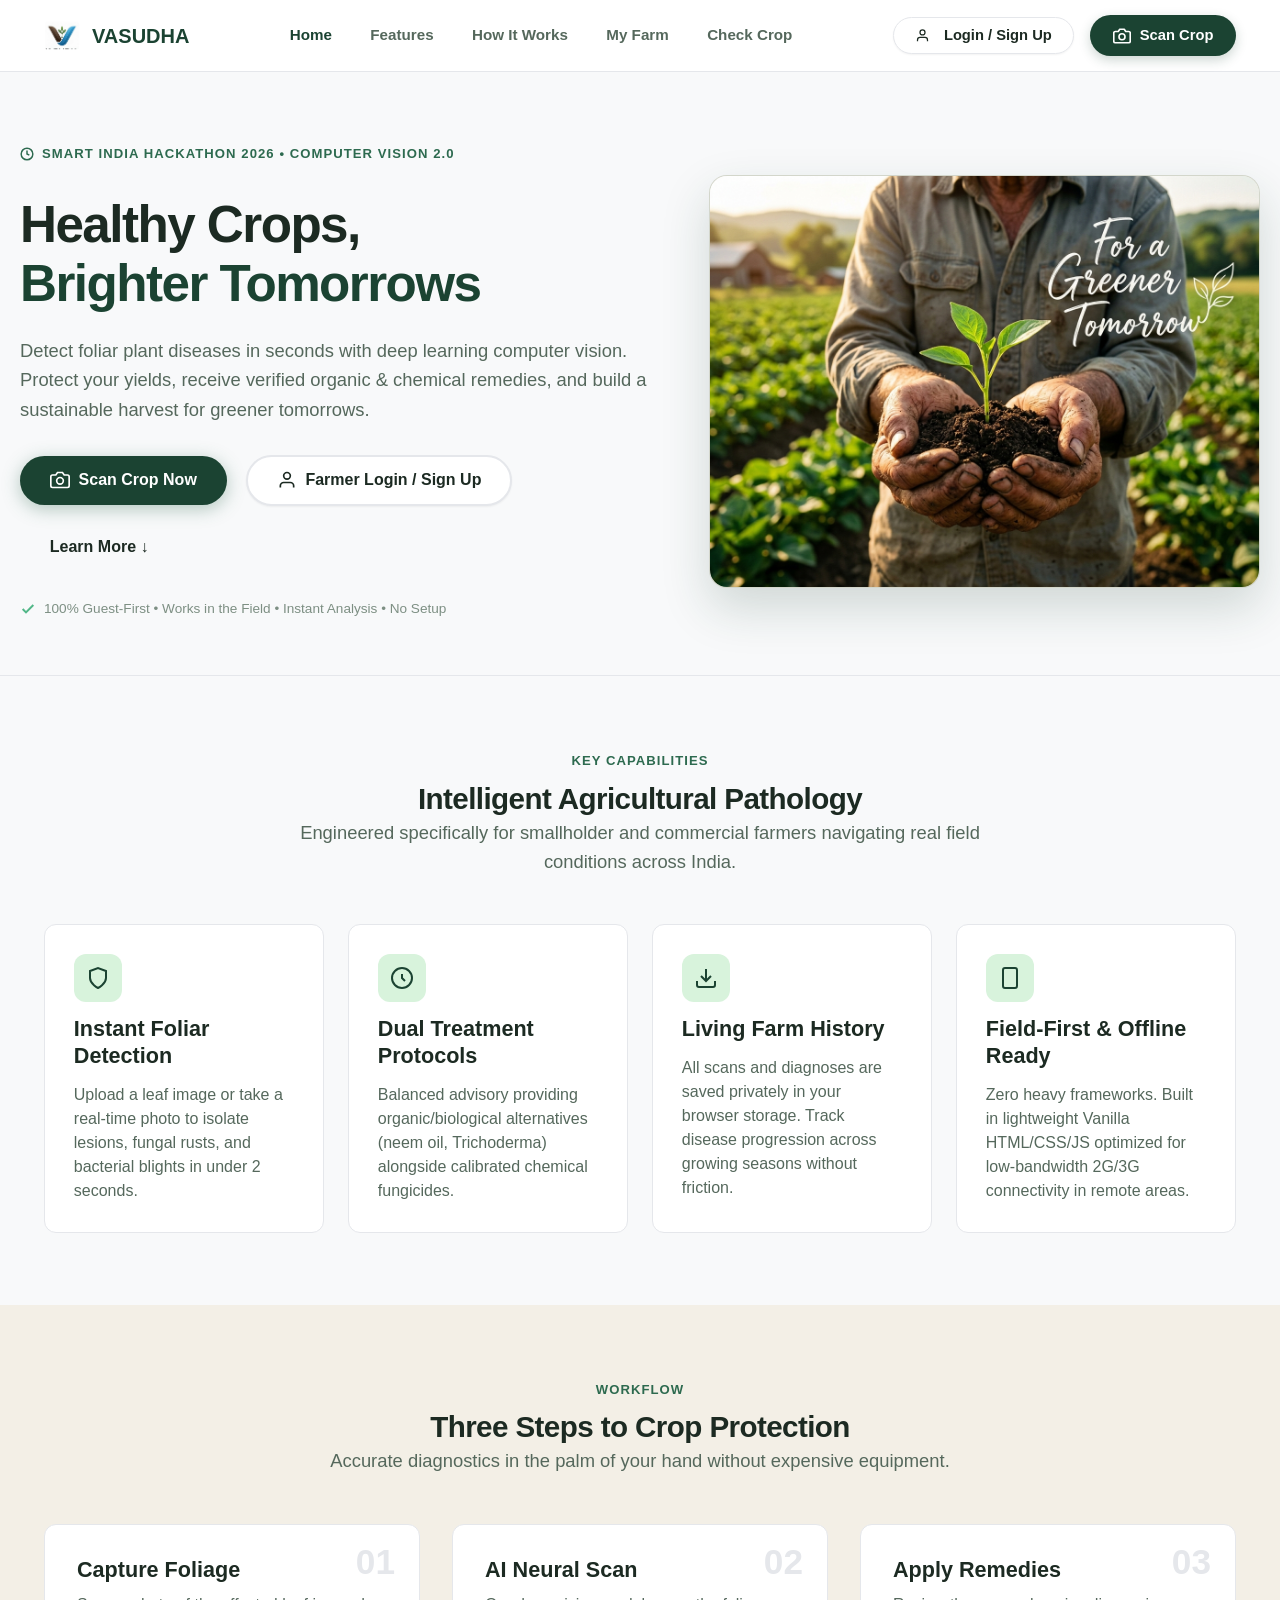
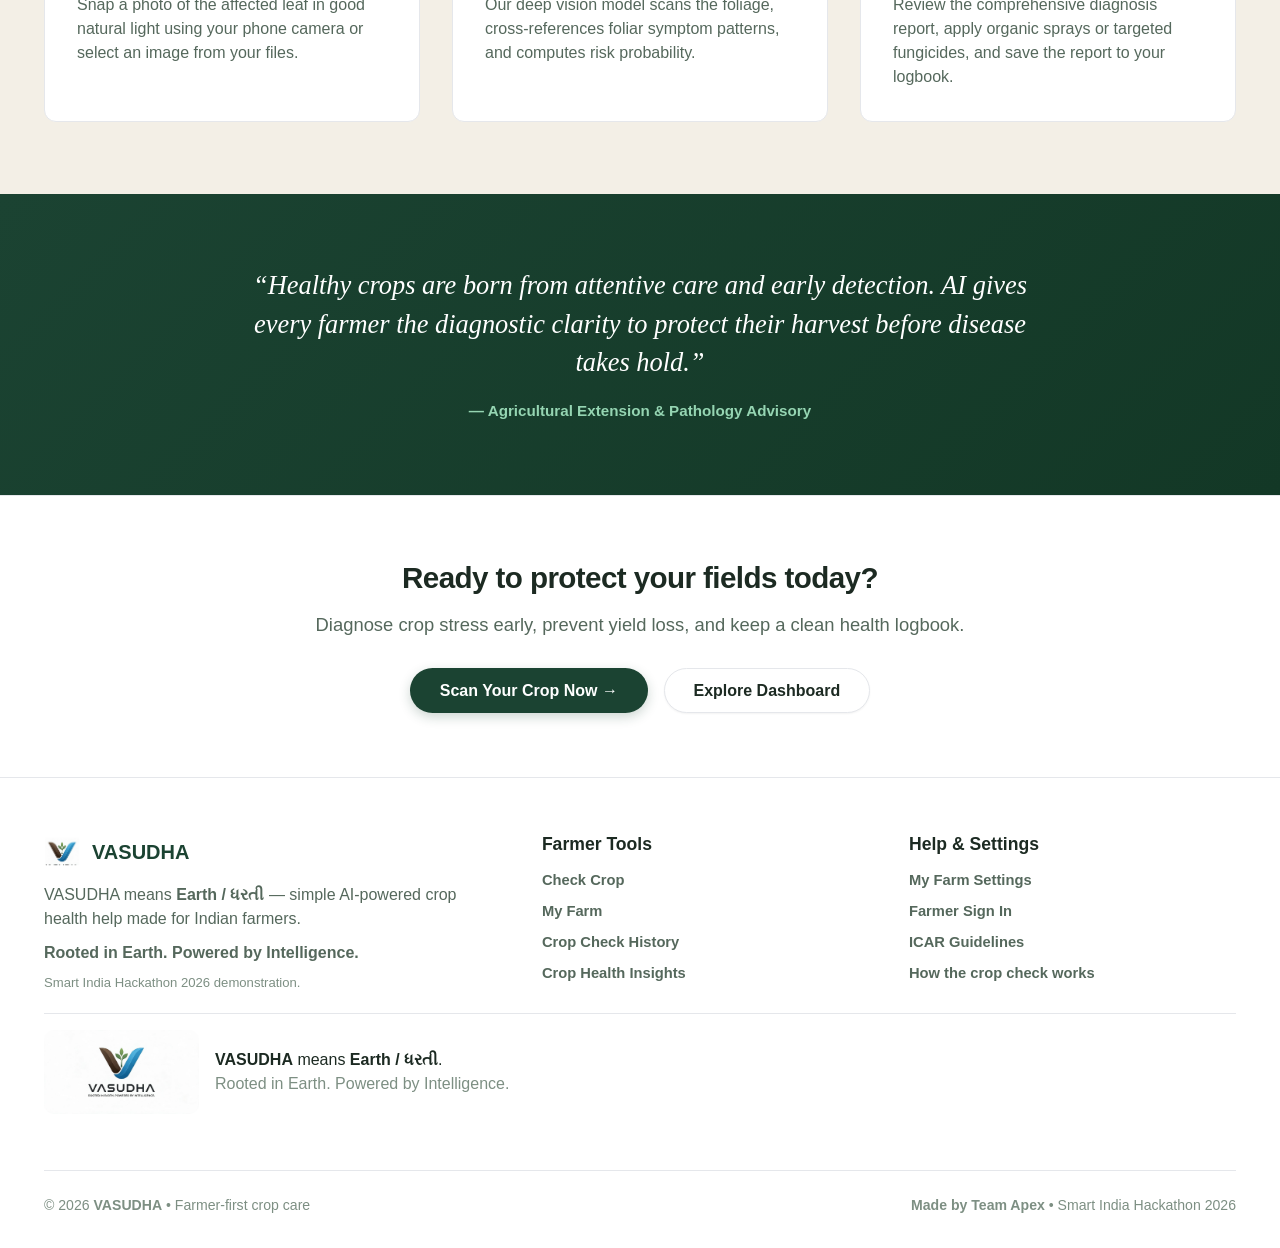
==== commit b283d7e2: "Final_project" ====
--- a/frontend/index.html
+++ b/frontend/index.html
@@ -3,7 +3,7 @@
 <head>
   <meta charset="UTF-8">
   <meta name="viewport" content="width=device-width, initial-scale=1">
-  <title>AgriSmart AI — Healthy Crops, Brighter Tomorrows</title>
+  <title>VASUDHA — Healthy Crops, Brighter Tomorrows</title>
   <meta name="description" content="AI-assisted foliar plant pathology and sustainable crop protection for Indian agriculture. Instant leaf diagnosis, verified remedies, and living farm health monitoring.">
   <link rel="icon" href="assets/icons/favicon.svg" type="image/svg+xml">
   <link rel="stylesheet" href="css/style.css">
@@ -49,13 +49,6 @@
 
         <div class="hero-image-wrap">
           <img src="assets/images/hero-plant-hands.jpg" alt="Young green plant growing in dark soil held in farmer's cupped hands with sunlight and field background" width="600" height="450">
-          <div class="hero-floating-badge">
-            <span class="pulse-dot"></span>
-            <div>
-              <div style="font-size:0.75rem;font-weight:700;text-transform:uppercase;color:var(--forest-mid);letter-spacing:0.04em;">Live AI Vision</div>
-              <div style="font-weight:700;font-size:0.95rem;color:var(--text-main);">Tomato &bull; Early Blight Detected (92%)</div>
-            </div>
-          </div>
         </div>
       </div>
     </section>
--- a/frontend/css/style.css
+++ b/frontend/css/style.css
@@ -5282,3 +5282,196 @@
 [data-theme="dark"] .sust-gauge-bg {
   stroke: rgba(255, 255, 255, 0.12);
 }
+
+
+/* VASUDHA final brand + farmer-friendly polish */
+.brand-logo {
+  object-fit: contain;
+  border-radius: 9px;
+  background: #fff;
+  display: block;
+  flex: 0 0 auto;
+}
+.vasudha-brand-section {
+  padding: 1.25rem 0 0.5rem;
+}
+.vasudha-brand-card {
+  display: grid;
+  grid-template-columns: minmax(180px, 280px) 1fr;
+  gap: 1.5rem;
+  align-items: center;
+  padding: 1.25rem;
+  border: 1px solid var(--border);
+  border-radius: 20px;
+  background: var(--bg-surface);
+  box-shadow: 0 8px 30px rgba(0,0,0,0.04);
+}
+.vasudha-logo-panel {
+  display: grid;
+  place-items: center;
+  min-height: 150px;
+  padding: 0.5rem;
+  border-radius: 16px;
+  background: #fff;
+}
+.vasudha-logo-panel img {
+  width: 100%;
+  max-width: 260px;
+  height: auto;
+  display: block;
+}
+.footer-identity {
+  display: flex;
+  align-items: center;
+  gap: 1rem;
+  margin-top: 1.25rem;
+  padding: 1rem 0;
+  border-top: 1px solid var(--border);
+}
+.footer-identity img {
+  width: 155px;
+  max-width: 42vw;
+  height: auto;
+  display: block;
+  border-radius: 10px;
+  background: #fff;
+}
+.footer-identity strong {
+  font-weight: 800;
+}
+.footer-identity span {
+  color: var(--text-subtle);
+}
+@media (max-width: 720px) {
+  .vasudha-brand-card {
+    grid-template-columns: 1fr;
+  }
+  .vasudha-logo-panel img {
+    max-width: 230px;
+  }
+  .footer-identity {
+    align-items: flex-start;
+  }
+  .footer-identity img {
+    width: 120px;
+  }
+}
+
+/* ==========================================================================
+   VASUDHA FINAL POLISH — sidebar brand, dark-mode identity, readable states
+   ========================================================================== */
+.sidebar-brand {
+  color: #FFFFFF !important;
+  min-width: 0;
+}
+.sidebar-brand:hover,
+.sidebar-brand:focus-visible,
+.sidebar-brand:active {
+  color: #FFFFFF !important;
+  text-decoration: none;
+}
+.sidebar-brand .brand-logo {
+  width: 38px;
+  height: 38px;
+  border-radius: 9px;
+}
+.sidebar-brand-copy {
+  display: flex;
+  flex-direction: column;
+  justify-content: center;
+  min-width: 0;
+  line-height: 1.05;
+}
+.sidebar-brand-copy strong {
+  color: #FFFFFF !important;
+  font-size: 1.12rem;
+  letter-spacing: 0.015em;
+}
+.sidebar-brand-copy small {
+  margin-top: 0.18rem;
+  color: #B8E5C9 !important;
+  font-size: 0.62rem;
+  font-weight: 700;
+  letter-spacing: 0.02em;
+  white-space: nowrap;
+}
+.sidebar-brand-badge {
+  flex: 0 0 auto;
+  white-space: nowrap;
+}
+
+/* Keep the brand story visually clear in both themes. */
+.vasudha-brand-card {
+  color: var(--text-main);
+}
+.vasudha-brand-card h2,
+.vasudha-brand-card p {
+  color: var(--text-main);
+}
+.vasudha-brand-card .lead {
+  color: var(--text-muted);
+}
+.vasudha-logo-panel {
+  border: 1px solid var(--border);
+}
+[data-theme="dark"] .vasudha-brand-card {
+  background: var(--bg-surface-elevated);
+  border-color: var(--border);
+  box-shadow: var(--shadow-md);
+}
+[data-theme="dark"] .vasudha-brand-card h2,
+[data-theme="dark"] .vasudha-brand-card p {
+  color: var(--text-main);
+}
+[data-theme="dark"] .vasudha-brand-card .lead {
+  color: var(--text-muted);
+}
+[data-theme="dark"] .vasudha-logo-panel {
+  background: #FFFFFF;
+  border-color: #365541;
+}
+[data-theme="dark"] .footer-identity {
+  border-top-color: var(--border);
+}
+[data-theme="dark"] .footer-identity span {
+  color: var(--text-muted);
+}
+
+/* Khedut Mitr connected/offline notice: readable and non-alarming in dark mode. */
+[data-theme="dark"] .khedut-mitr-msg.bot .khedut-mitr-msg-bubble {
+  color: #F4FBF6;
+}
+[data-theme="dark"] .khedut-mitr-msg.bot .khedut-mitr-msg-bubble em {
+  color: #B8D9C5 !important;
+}
+
+.sidebar-header {
+  position: relative;
+}
+.sidebar-brand {
+  display: grid;
+  grid-template-columns: 38px minmax(0, 1fr);
+  align-items: center;
+  gap: 0.65rem;
+  padding-right: 4.2rem;
+}
+.sidebar-brand-copy em {
+  display: block;
+  margin-top: 0.14rem;
+  color: #8ED8AE !important;
+  font-size: 0.55rem;
+  font-style: normal;
+  font-weight: 700;
+  letter-spacing: 0.015em;
+  line-height: 1.15;
+  white-space: normal;
+}
+.sidebar-brand-badge {
+  position: absolute;
+  top: 50%;
+  right: 0;
+  transform: translateY(-50%);
+}
+@media (max-width: 420px) {
+  .sidebar-brand-copy em { font-size: 0.52rem; }
+}
